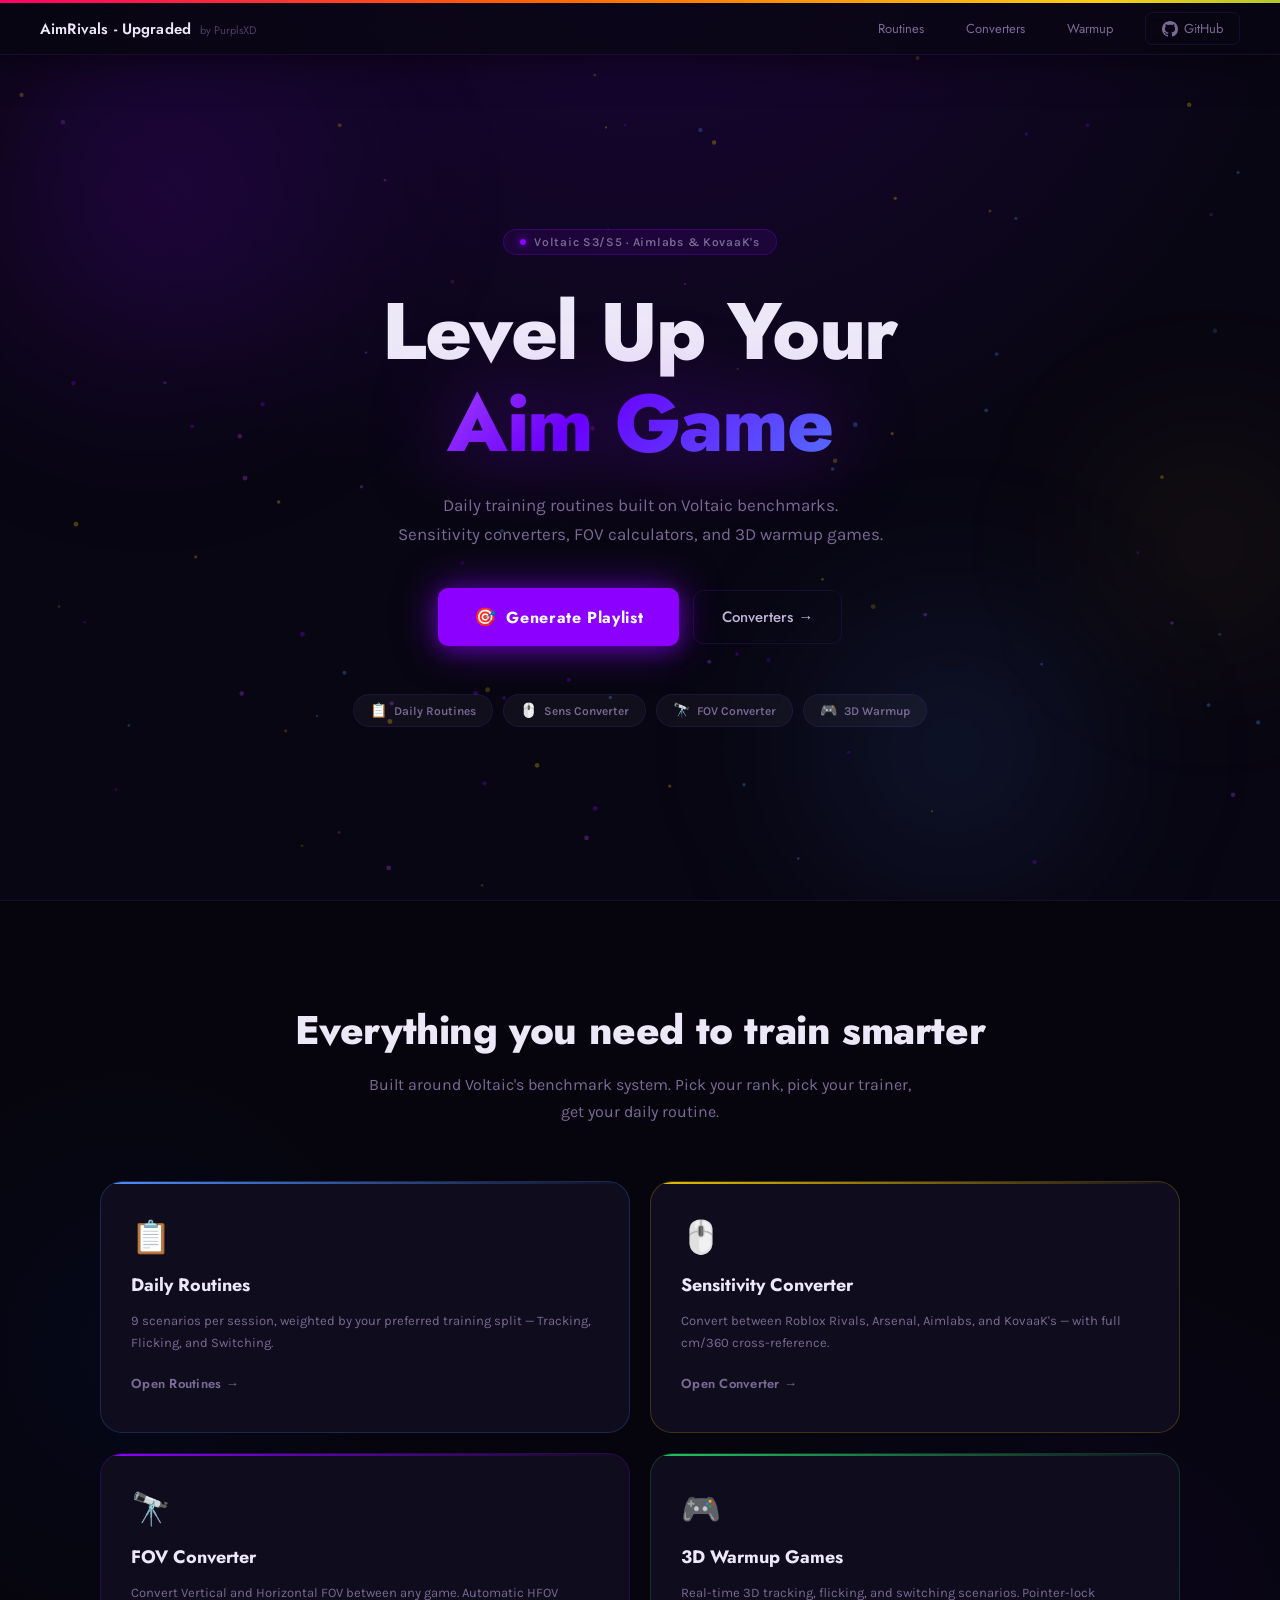
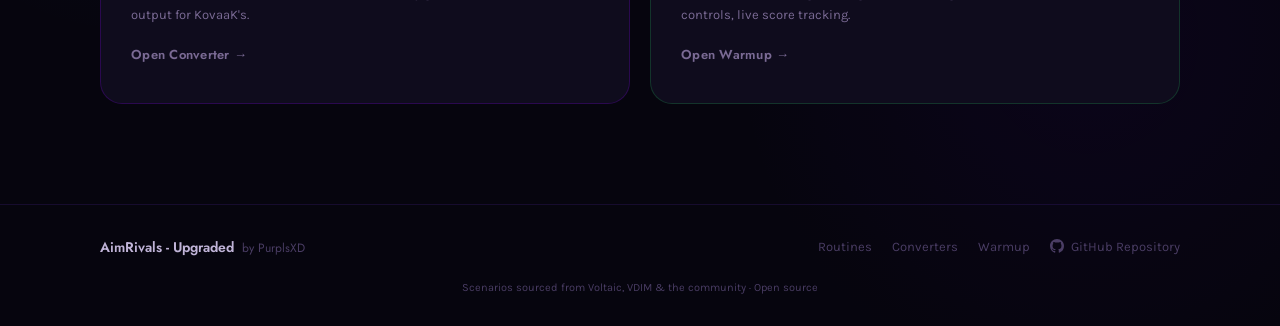
==== index.html @ 9d41f22d "Add files via upload" ====
<!DOCTYPE html>
<html lang="en">
<head>
  <meta charset="UTF-8">
  <meta name="viewport" content="width=device-width, initial-scale=1.0">
  <title>AimRivals — Upgraded by PurplsXD</title>
  <meta name="description" content="Daily aim training routines, sensitivity & FOV converters, and 3D warmup games. Powered by Voltaic benchmarks.">
  <link rel="stylesheet" href="styles.css">
  <link rel="stylesheet" href="landing.css">
  <link rel="preconnect" href="https://fonts.googleapis.com">
  <link rel="preconnect" href="https://fonts.gstatic.com" crossorigin>
  <link href="https://fonts.googleapis.com/css2?family=Jost:ital,wght@0,300;0,400;0,500;0,600;0,700;0,800;0,900;1,400&family=Karla:ital,wght@0,400;0,500;0,600;0,700;0,800;1,400;1,500&family=Oswald:wght@400;500;600;700&display=swap" rel="stylesheet">
  <link rel="manifest" href="manifest.json">
</head>
<body class="landing-body">

  <!-- Animated rainbow bar -->
  <div class="page-rainbow"></div>

  <!-- NAV -->
  <nav class="nav land-nav">
    <div class="nav-brand">
      <span class="nav-title">AimRivals - Upgraded</span>
      <span class="nav-sub">by PurplsXD</span>
    </div>
    <div class="land-nav-right">
      <a href="/routines" class="nav-pill">Routines</a>
      <a href="/converters" class="nav-pill">Converters</a>
      <a href="/warmup" class="nav-pill">Warmup</a>
      <a href="https://github.com/atharvw11s/AimRivals-Upgraded" target="_blank" rel="noopener" class="nav-gh">
        <svg width="16" height="16" viewBox="0 0 16 16" fill="currentColor"><path d="M8 0C3.58 0 0 3.58 0 8c0 3.54 2.29 6.53 5.47 7.59.4.07.55-.17.55-.38 0-.19-.01-.82-.01-1.49-2.01.37-2.53-.49-2.69-.94-.09-.23-.48-.94-.82-1.13-.28-.15-.68-.52-.01-.53.63-.01 1.08.58 1.23.82.72 1.21 1.87.87 2.33.66.07-.52.28-.87.51-1.07-1.78-.2-3.64-.89-3.64-3.95 0-.87.31-1.59.82-2.15-.08-.2-.36-1.02.08-2.12 0 0 .67-.21 2.2.82.64-.18 1.32-.27 2-.27.68 0 1.36.09 2 .27 1.53-1.04 2.2-.82 2.2-.82.44 1.1.16 1.92.08 2.12.51.56.82 1.27.82 2.15 0 3.07-1.87 3.75-3.65 3.95.29.25.54.73.54 1.48 0 1.07-.01 1.93-.01 2.2 0 .21.15.46.55.38A8.013 8.013 0 0016 8c0-4.42-3.58-8-8-8z"/></svg>
        GitHub
      </a>
    </div>
  </nav>

  <!-- HERO -->
  <section class="hero">
    <!-- Background particles canvas -->
    <canvas class="hero-canvas" id="heroCanvas"></canvas>

    <!-- Floating glow orbs -->
    <div class="orb orb-1"></div>
    <div class="orb orb-2"></div>
    <div class="orb orb-3"></div>

    <div class="hero-content">
      <!-- Badge -->
      <div class="hero-badge">
        <span class="hb-dot"></span>
        <span>Voltaic S3/S5 · Aimlabs &amp; KovaaK's</span>
      </div>

      <!-- Title -->
      <h1 class="hero-title">
        <span class="ht-line">Level Up Your</span>
        <span class="ht-line ht-glow">Aim Game</span>
      </h1>

      <!-- Subtitle -->
      <p class="hero-sub">
        Daily training routines built on Voltaic benchmarks.<br>
        Sensitivity converters, FOV calculators, and 3D warmup games.
      </p>

      <!-- CTA buttons -->
      <div class="hero-ctas">
        <a href="/routines" class="cta-primary">
          <span class="cta-icon">🎯</span>
          Generate Playlist
        </a>
        <a href="/converters" class="cta-secondary">Converters →</a>
      </div>

      <!-- Feature pills -->
      <div class="hero-pills">
        <div class="feat-pill">
          <span class="fp-icon">📋</span>
          <span>Daily Routines</span>
        </div>
        <div class="feat-pill">
          <span class="fp-icon">🖱️</span>
          <span>Sens Converter</span>
        </div>
        <div class="feat-pill">
          <span class="fp-icon">🔭</span>
          <span>FOV Converter</span>
        </div>
        <div class="feat-pill">
          <span class="fp-icon">🎮</span>
          <span>3D Warmup</span>
        </div>
      </div>
    </div>
  </section>

  <!-- FEATURES SECTION -->
  <section class="features">
    <div class="features-wrap">
      <h2 class="feat-heading">Everything you need to train smarter</h2>
      <p class="feat-sub">Built around Voltaic's benchmark system. Pick your rank, pick your trainer, get your daily routine.</p>

      <div class="feat-grid">

        <div class="feat-card fc-blue">
          <div class="fc-icon">📋</div>
          <h3 class="fc-title">Daily Routines</h3>
          <p class="fc-desc">9 scenarios per session, weighted by your preferred training split — Tracking, Flicking, and Switching.</p>
          <a href="/routines" class="fc-link">Open Routines →</a>
        </div>

        <div class="feat-card fc-yellow">
          <div class="fc-icon">🖱️</div>
          <h3 class="fc-title">Sensitivity Converter</h3>
          <p class="fc-desc">Convert between Roblox Rivals, Arsenal, Aimlabs, and KovaaK's — with full cm/360 cross-reference.</p>
          <a href="/converters" class="fc-link">Open Converter →</a>
        </div>

        <div class="feat-card fc-purple">
          <div class="fc-icon">🔭</div>
          <h3 class="fc-title">FOV Converter</h3>
          <p class="fc-desc">Convert Vertical and Horizontal FOV between any game. Automatic HFOV output for KovaaK's.</p>
          <a href="/converters" class="fc-link">Open Converter →</a>
        </div>

        <div class="feat-card fc-green">
          <div class="fc-icon">🎮</div>
          <h3 class="fc-title">3D Warmup Games</h3>
          <p class="fc-desc">Real-time 3D tracking, flicking, and switching scenarios. Pointer-lock controls, live score tracking.</p>
          <a href="/warmup" class="fc-link">Open Warmup →</a>
        </div>

      </div>
    </div>
  </section>

  <!-- FOOTER -->
  <footer class="landing-footer">
    <div class="footer-wrap">
      <div class="footer-brand">
        <span class="footer-title">AimRivals - Upgraded</span>
        <span class="footer-by">by PurplsXD</span>
      </div>
      <div class="footer-links">
        <a href="/routines">Routines</a>
        <a href="/converters">Converters</a>
        <a href="/warmup">Warmup</a>
        <a href="https://github.com/atharvw11s/AimRivals-Upgraded" target="_blank" rel="noopener">
          <svg width="14" height="14" viewBox="0 0 16 16" fill="currentColor" style="vertical-align:-2px;margin-right:4px"><path d="M8 0C3.58 0 0 3.58 0 8c0 3.54 2.29 6.53 5.47 7.59.4.07.55-.17.55-.38 0-.19-.01-.82-.01-1.49-2.01.37-2.53-.49-2.69-.94-.09-.23-.48-.94-.82-1.13-.28-.15-.68-.52-.01-.53.63-.01 1.08.58 1.23.82.72 1.21 1.87.87 2.33.66.07-.52.28-.87.51-1.07-1.78-.2-3.64-.89-3.64-3.95 0-.87.31-1.59.82-2.15-.08-.2-.36-1.02.08-2.12 0 0 .67-.21 2.2.82.64-.18 1.32-.27 2-.27.68 0 1.36.09 2 .27 1.53-1.04 2.2-.82 2.2-.82.44 1.1.16 1.92.08 2.12.51.56.82 1.27.82 2.15 0 3.07-1.87 3.75-3.65 3.95.29.25.54.73.54 1.48 0 1.07-.01 1.93-.01 2.2 0 .21.15.46.55.38A8.013 8.013 0 0016 8c0-4.42-3.58-8-8-8z"/></svg>
          GitHub Repository
        </a>
      </div>
      <p class="footer-copy">Scenarios sourced from Voltaic, VDIM &amp; the community · Open source</p>
    </div>
  </footer>

  <script src="landing.js"></script>
</body>
</html>
---- styles.css ----
/* ================================================================
   AimRivals v6 — Airy, Premium, Glowing
   Jost · Karla · Oswald
   ================================================================ */
:root {
  --bg:        #080612;
  --bg-frame:  #0c0918;
  --bg-panel:  #110e1f;
  --bg-card:   #0f0c1d;
  --bg-raise:  #181430;
  --bg-input:  #1c1834;
  --bg-glass:  rgba(20,16,40,0.7);

  --accent:      #8b00ff;
  --accent-lo:   rgba(139,0,255,0.12);
  --accent-mid:  rgba(139,0,255,0.25);
  --accent-glow: rgba(139,0,255,0.55);
  --accent-halo: rgba(139,0,255,0.10);

  --flick-col:  #4d8fff;
  --track-col:  #e8c000;
  --switch-col: #bf3eff;

  --flick-bg:  #12172b;  --flick-bdr: rgba(77,143,255,0.30);
  --track-bg:  #191700;  --track-bdr: rgba(232,192,0,0.28);
  --switch-bg: #180f2a;  --switch-bdr:rgba(191,62,255,0.30);

  --green:      #22c55e;
  --green-lo:   rgba(34,197,94,0.12);
  --green-glow: rgba(34,197,94,0.40);

  --tx:   #ede8f8;
  --tx-2: #c0b4d8;
  --tx-3: #7a6a94;
  --tx-4: #4a3d64;

  --bdr:      rgba(80,40,160,0.22);
  --bdr-hi:   rgba(139,0,255,0.50);

  --r:    10px;
  --r-s:  6px;
  --r-l:  16px;
  --r-xl: 22px;
  --nav-h: 52px;
  --panel-w: 250px;

  --rainbow: linear-gradient(90deg,#ff0066,#ff6600,#facc15,#22c55e,#2288ff,#8b00ff,#ff00bb,#ff0066);

  --f-j: 'Jost',   sans-serif;
  --f-k: 'Karla',  sans-serif;
  --f-o: 'Oswald', sans-serif;

  --spring: cubic-bezier(0.16,1,0.3,1);
}

*,*::before,*::after{box-sizing:border-box;margin:0;padding:0}
html{scroll-behavior:smooth}

body {
  background: var(--bg);
  color: var(--tx);
  font-family: var(--f-j);
  min-height: 100vh;
  overflow-x: hidden;
  margin: 0;
  padding: 0;
  background-image:
    radial-gradient(ellipse 90% 55% at 50% -5%, rgba(110,0,230,0.18) 0%, transparent 60%),
    radial-gradient(ellipse 50% 35% at 85% 85%, rgba(50,0,140,0.12) 0%, transparent 55%),
    radial-gradient(ellipse 40% 30% at 10% 70%, rgba(0,60,200,0.07) 0%, transparent 50%);
}
::-webkit-scrollbar{width:4px;background:var(--bg)}
::-webkit-scrollbar-thumb{background:#221a3a;border-radius:4px}
a{color:inherit;text-decoration:none}
button{font-family:var(--f-j);cursor:pointer;border:none;background:none}
input,select{font-family:var(--f-j);color:var(--tx)}
option,optgroup{background:#16103a}

/* ═══════════════════════════════
   APP FRAME
═══════════════════════════════ */
.app-frame {
  width: 100%;
  min-height: 100vh;
  background: var(--bg-frame);
  position: relative;
}
/* Ambient glow on the frame edges */
.app-frame::after {
  content: '';
  position: fixed;
  inset: 0;
  pointer-events: none;
  box-shadow: inset 0 0 120px rgba(90,0,200,0.06);
  z-index: 0;
}

/* ═══════════════════════════════
   RAINBOW BAR (top of page)
═══════════════════════════════ */
.page-rainbow {
  height: 3px;
  background: var(--rainbow);
  background-size: 300% 100%;
  animation: rbSlide 6s linear infinite;
  position: sticky;
  top: 0;
  z-index: 200;
}
@keyframes rbSlide{0%{background-position:0%}100%{background-position:300%}}

/* ═══════════════════════════════
   NAV
═══════════════════════════════ */
.nav {
  height: var(--nav-h);
  display: flex;
  align-items: center;
  padding: 0 32px;
  gap: 20px;
  background: rgba(12,9,24,0.85);
  backdrop-filter: blur(24px) saturate(180%);
  -webkit-backdrop-filter: blur(24px) saturate(180%);
  border-bottom: 1px solid var(--bdr);
  position: sticky;
  top: 3px; /* below rainbow bar */
  z-index: 190;
  box-shadow: 0 4px 40px rgba(0,0,0,0.5);
}
.nav-brand{display:flex;align-items:baseline;gap:9px;flex-shrink:0}
.nav-title{font-family:var(--f-j);font-size:15px;font-weight:600;color:var(--tx);letter-spacing:.01em}
.nav-sub{font-family:var(--f-j);font-size:11px;font-weight:400;color:var(--tx-4)}

.nav-links {
  position: absolute;
  left: 50%;
  transform: translateX(-50%);
  display: flex;
  gap: 2px;
  background: rgba(14,10,30,0.8);
  border: 1px solid var(--bdr);
  border-radius: 10px;
  padding: 4px;
}
.nav-link {
  padding: 6px 24px;
  border-radius: 7px;
  font-family: var(--f-j);
  font-size: 13px;
  font-weight: 400;
  color: var(--tx-3);
  letter-spacing: .03em;
  transition: color .2s, background .2s, box-shadow .2s;
}
.nav-link:hover{color:var(--tx-2)}
.nav-link.active {
  background: var(--accent);
  color: #fff;
  font-weight: 500;
  box-shadow: 0 0 20px var(--accent-glow), inset 0 1px 0 rgba(255,255,255,0.14);
}

/* ═══════════════════════════════
   SECTIONS
═══════════════════════════════ */
main{position:relative;z-index:1}
.section{display:none;animation:secIn .35s var(--spring)}
.section.active{display:block}
@keyframes secIn{from{opacity:0;transform:translateY(14px)}to{opacity:1;transform:translateY(0)}}

/* ═══════════════════════════════
   ROUTINES
═══════════════════════════════ */
.routines-layout {
  display: grid;
  grid-template-columns: var(--panel-w) 1fr;
  gap: 0;
  min-height: calc(100vh - var(--nav-h) - 3px);
  align-items: start;
}

/* ─── Options Panel ─── */
.settings-panel {
  background: var(--bg-panel);
  border-right: 1px solid var(--bdr);
  position: sticky;
  top: calc(var(--nav-h) + 3px);
  height: calc(100vh - var(--nav-h) - 3px);
  overflow-y: auto;
  overflow-x: hidden;
  display: flex;
  flex-direction: column;
  transition: box-shadow .3s;
}
.settings-panel::-webkit-scrollbar{width:3px}
.settings-panel::-webkit-scrollbar-thumb{background:#2a1a44}

/* Animated rainbow strip */
.panel-rainbow{
  height: 4px;
  flex-shrink: 0;
  background: var(--rainbow);
  background-size: 300% 100%;
  animation: rbSlide 6s linear infinite;
}

.panel-inner{
  padding: 28px 22px 24px;
  flex: 1;
  display: flex;
  flex-direction: column;
  gap: 24px;
}

/* "Options" — Jost Bold, large */
.panel-title {
  font-family: var(--f-j);
  font-size: 34px;
  font-weight: 700;
  color: var(--tx);
  line-height: 1;
  letter-spacing: -.01em;
  /* Subtle text glow */
  text-shadow: 0 0 30px rgba(139,0,255,0.20);
}

.setting-block{display:flex;flex-direction:column;gap:8px}

/* Section labels — Karla */
.setting-label{
  font-family: var(--f-k);
  font-size: 10px;
  font-weight: 700;
  color: var(--tx-4);
  text-transform: uppercase;
  letter-spacing: .14em;
}

/* ── Platform Toggle ── */
.trainer-toggle {
  display: grid;
  grid-template-columns: 1fr 1fr;
  background: rgba(255,255,255,0.04);
  border: 1px solid var(--bdr);
  border-radius: var(--r-s);
  padding: 3px;
  gap: 2px;
}
.toggle-sep{display:none}
.toggle-btn{
  padding: 8px 0;
  border-radius: 4px;
  font-family: var(--f-j);
  font-size: 13px;
  font-weight: 500;
  color: var(--tx-3);
  transition: all .22s;
  text-align: center;
}
.toggle-btn:hover{color:var(--tx-2)}
.toggle-btn.active{
  background: var(--accent);
  color: #fff;
  box-shadow: 0 0 18px var(--accent-glow);
}

/* ── Rank Buttons ── */
.rank-selector{display:flex;flex-direction:column;gap:6px}
.rank-btn {
  width: 100%;
  padding: 9px 14px;
  text-align: center;
  font-family: var(--f-k);
  font-size: 11px;
  font-weight: 700;
  letter-spacing: .11em;
  text-transform: uppercase;
  color: var(--tx-3);
  background: rgba(255,255,255,0.03);
  border: 1px solid var(--bdr);
  border-radius: var(--r-s);
  transition: all .22s;
  position: relative;
  overflow: hidden;
}
.rank-btn::before{
  content:'';position:absolute;inset:0;
  background:var(--accent-lo);
  opacity:0;transition:opacity .22s;
}
.rank-btn:hover{border-color:rgba(139,0,255,.4);color:var(--tx-2)}
.rank-btn:hover::before{opacity:1}
.rank-btn.active{
  border-color:rgba(139,0,255,.65);
  color:var(--tx);
  background:var(--accent-lo);
  box-shadow: 0 0 16px rgba(139,0,255,.18), inset 0 0 0 1px rgba(139,0,255,.12);
}
.rank-btn.active::before{opacity:0}

/* ── Priority Sliders ── */
/* Each slider lives in its own pill-container */
.sliders-wrap{display:flex;flex-direction:column;gap:10px}
.slider-row{
  background: rgba(255,255,255,0.04);
  border: 1px solid var(--bdr);
  border-radius: var(--r-s);
  padding: 10px 12px;
  transition: border-color .22s, box-shadow .22s;
}
.slider-row:focus-within{border-color:rgba(139,0,255,.35);box-shadow:0 0 14px rgba(139,0,255,.08)}

.slider-header{
  display: flex;
  align-items: center;
  justify-content: space-between;
  margin-bottom: 8px;
}
.sl-label{
  font-family: var(--f-k);
  font-size: 11px;
  font-weight: 700;
  display: flex;
  align-items: center;
  gap: 5px;
}
.flicking-label {color:var(--flick-col)}
.tracking-label {color:var(--track-col)}
.switching-label{color:var(--switch-col)}

.sl-val{
  font-family: var(--f-k);
  font-size: 10px;
  font-weight: 700;
  color: var(--tx-4);
  min-width: 30px;
  text-align: right;
}

/* Slim slider */
.pslider{
  -webkit-appearance:none;
  appearance:none;
  width:100%;
  height:3px;
  border-radius:10px;
  background:rgba(255,255,255,0.08);
  outline:none;
  cursor:pointer;
  transition:height .15s;
  display:block;
}
.pslider:hover{height:4px}
.pslider::-webkit-slider-thumb{
  -webkit-appearance:none;
  width:13px;height:13px;
  border-radius:50%;
  border:2px solid var(--bg-panel);
  cursor:pointer;
  transition:transform .15s, box-shadow .15s;
}
.pslider:hover::-webkit-slider-thumb{transform:scale(1.3)}
.pslider:active::-webkit-slider-thumb{transform:scale(1.1)}

.flicking-slider {accent-color:var(--flick-col)}
.flicking-slider::-webkit-slider-thumb{background:var(--flick-col);box-shadow:0 0 8px rgba(77,143,255,.8),0 0 0 3px rgba(77,143,255,.18)}
.tracking-slider {accent-color:var(--track-col)}
.tracking-slider::-webkit-slider-thumb{background:var(--track-col);box-shadow:0 0 8px rgba(232,192,0,.8),0 0 0 3px rgba(232,192,0,.18)}
.switching-slider{accent-color:var(--switch-col)}
.switching-slider::-webkit-slider-thumb{background:var(--switch-col);box-shadow:0 0 8px rgba(191,62,255,.8),0 0 0 3px rgba(191,62,255,.18)}

/* Total Tasks box */
.total-tasks-box{
  border:1.5px solid rgba(34,197,94,.35);
  border-radius:var(--r-s);
  padding:10px 12px;
  text-align:center;
  background:rgba(34,197,94,.06);
  box-shadow:0 0 20px rgba(34,197,94,.10), inset 0 0 12px rgba(34,197,94,.04);
  transition:box-shadow .3s;
}
.total-tasks-box:hover{box-shadow:0 0 30px rgba(34,197,94,.18)}
.total-tasks-lbl{font-family:var(--f-j);font-size:13px;font-weight:400;color:var(--green)}

.panel-spacer{flex:1;min-height:20px}

/* Copy Playlist button */
.btn-copy{
  width:100%;
  padding:12px;
  font-family:var(--f-k);
  font-size:13px;
  font-weight:700;
  letter-spacing:.06em;
  color:var(--tx);
  background:var(--green-lo);
  border:1.5px solid var(--green);
  border-radius:var(--r-s);
  box-shadow:0 0 18px var(--green-glow);
  transition:all .25s;
}
.btn-copy:hover{
  background:rgba(34,197,94,.22);
  box-shadow:0 0 32px var(--green-glow);
  transform:translateY(-2px);
}
.btn-copy:active{transform:translateY(0)}

/* ─── Playlist Area ─── */
.playlist-area{
  padding: 28px 28px 40px;
  min-width: 0;
}

.playlist-heading{
  display:flex;
  align-items:center;
  justify-content:space-between;
  margin-bottom:24px;
}
.playlist-title{
  font-family:var(--f-j);
  font-size:20px;
  font-weight:700;
  color:var(--tx);
  letter-spacing:.01em;
}
.playlist-subtitle{
  font-family:var(--f-k);
  font-size:12px;
  color:var(--tx-3);
  margin-top:3px;
}
.pl-stats{display:flex;gap:10px}
.pl-stat{
  background:var(--bg-raise);
  border:1px solid var(--bdr);
  border-radius:var(--r-s);
  padding:8px 18px;
  text-align:center;
  transition:border-color .22s;
}
.pl-stat:hover{border-color:var(--bdr-hi)}
.ps-num{display:block;font-family:var(--f-j);font-size:20px;font-weight:700;line-height:1}
.ps-lbl{display:block;font-family:var(--f-k);font-size:9px;color:var(--tx-4);text-transform:uppercase;letter-spacing:.10em;margin-top:3px}

/* ─── Task Grid ─── */
.task-grid{
  display:grid;
  grid-template-columns:repeat(3,1fr);
  gap:14px;
  margin-bottom:24px;
}

.task-card{
  border-radius:var(--r-l);
  overflow:hidden;
  display:flex;
  flex-direction:column;
  position:relative;
  animation:cardIn .4s var(--spring) both;
  transition:transform .25s var(--spring), box-shadow .25s;
  cursor:default;
}
@keyframes cardIn{from{opacity:0;transform:translateY(16px)}to{opacity:1;transform:translateY(0)}}

/* Colored accent line at top of each card */
.task-card::before{
  content:'';
  position:absolute;top:0;left:0;right:0;
  height:2px;
  transition:opacity .22s;
}
/* Ambient glow spot */
.task-card::after{
  content:'';
  position:absolute;top:-20px;left:50%;
  transform:translateX(-50%);
  width:60%;height:50px;
  border-radius:50%;
  filter:blur(18px);
  opacity:0;
  transition:opacity .3s;
}

.task-card.flicking{background:var(--flick-bg);border:1px solid var(--flick-bdr);box-shadow:0 2px 16px rgba(50,80,200,.08)}
.task-card.flicking::before{background:linear-gradient(90deg,var(--flick-col),rgba(77,143,255,.2),transparent)}
.task-card.flicking::after{background:var(--flick-col)}
.task-card.flicking:hover{transform:translateY(-6px);box-shadow:0 12px 40px rgba(77,143,255,.22),0 0 0 1px rgba(77,143,255,.28)}
.task-card.flicking:hover::after{opacity:.35}

.task-card.tracking{background:var(--track-bg);border:1px solid var(--track-bdr);box-shadow:0 2px 16px rgba(120,100,0,.08)}
.task-card.tracking::before{background:linear-gradient(90deg,var(--track-col),rgba(232,192,0,.2),transparent)}
.task-card.tracking::after{background:var(--track-col)}
.task-card.tracking:hover{transform:translateY(-6px);box-shadow:0 12px 40px rgba(232,192,0,.22),0 0 0 1px rgba(232,192,0,.28)}
.task-card.tracking:hover::after{opacity:.35}

.task-card.switching{background:var(--switch-bg);border:1px solid var(--switch-bdr);box-shadow:0 2px 16px rgba(130,0,180,.08)}
.task-card.switching::before{background:linear-gradient(90deg,var(--switch-col),rgba(191,62,255,.2),transparent)}
.task-card.switching::after{background:var(--switch-col)}
.task-card.switching:hover{transform:translateY(-6px);box-shadow:0 12px 40px rgba(191,62,255,.22),0 0 0 1px rgba(191,62,255,.28)}
.task-card.switching:hover::after{opacity:.35}

.card-top{
  padding:14px 16px 11px;
  border-bottom:1px solid rgba(255,255,255,0.05);
}
/* Task name — Jost */
.card-name{
  font-family:var(--f-j);
  font-size:13px;
  font-weight:500;
  color:var(--tx);
  line-height:1.3;
  margin-bottom:3px;
  white-space:nowrap;
  overflow:hidden;
  text-overflow:ellipsis;
}
/* Type label — Karla */
.card-type{
  font-family:var(--f-k);
  font-size:11px;
  font-weight:600;
  letter-spacing:.04em;
}
.flicking .card-type {color:var(--flick-col)}
.tracking .card-type {color:var(--track-col)}
.switching .card-type{color:var(--switch-col)}

.card-info{
  padding:10px 16px 14px;
  display:flex;
  flex-direction:column;
  gap:8px;
}
/* Tip — Karla italic */
.card-tip{
  font-family:var(--f-k);
  font-size:11px;
  color:var(--tx-3);
  line-height:1.6;
  font-style:italic;
}
.card-meta-row{display:flex;align-items:center;gap:6px}
.card-dur,.card-sets{
  font-family:var(--f-k);
  font-size:10px;
  color:var(--tx-4);
  background:rgba(255,255,255,0.05);
  padding:2px 8px;
  border-radius:20px;
  border:1px solid rgba(255,255,255,0.06);
}

.playlist-footer{
  text-align:center;
  font-family:var(--f-k);
  font-size:10px;
  color:var(--tx-4);
  padding-top:16px;
  border-top:1px solid var(--bdr);
}

/* ═══════════════════════════════
   CONVERTERS
═══════════════════════════════ */
.conv-section-wrap{
  padding:40px 36px 60px;
}

/* Big CONVERTERS heading — Jost */
.conv-page-title{
  font-family:var(--f-j);
  font-size:32px;
  font-weight:700;
  text-align:center;
  letter-spacing:.14em;
  color:var(--tx);
  margin-bottom:36px;
  position:relative;
}
/* Underline glow */
.conv-page-title::after{
  content:'';
  display:block;
  width:60px;
  height:2px;
  background:var(--accent);
  margin:10px auto 0;
  border-radius:2px;
  box-shadow:0 0 12px var(--accent-glow);
}

.converters-grid{
  display:grid;
  grid-template-columns:1fr 1fr;
  gap:24px;
  margin-bottom:24px;
}

/* Converter card */
.conv-card{
  background:var(--bg-card);
  border:1px solid var(--bdr);
  border-radius:var(--r-xl);
  overflow:hidden;
  box-shadow:0 4px 44px rgba(0,0,0,.5), 0 0 50px rgba(100,0,200,.06);
  transition:transform .25s var(--spring), box-shadow .25s;
  position:relative;
}
/* Rainbow top strip on each card */
.conv-card::before{
  content:'';
  display:block;
  height:3px;
  background:var(--rainbow);
  background-size:300% 100%;
  animation:rbSlide 6s linear infinite;
}
.conv-card:hover{
  transform:translateY(-4px);
  box-shadow:0 12px 60px rgba(0,0,0,.6), 0 0 70px rgba(100,0,200,.12);
}

/* Card title — Jost */
.conv-card-title{
  font-family:var(--f-j);
  font-size:17px;
  font-weight:600;
  color:var(--tx);
  padding:16px 22px 14px;
  background:rgba(20,14,36,.5);
  border-bottom:1px solid var(--bdr);
  letter-spacing:.01em;
}

.conv-body{padding:20px 22px;display:flex;flex-direction:column;gap:14px}

.conv-fromto-row{
  display:grid;
  grid-template-columns:1fr auto 1fr;
  gap:10px;
  align-items:flex-end;
}
.conv-inputs-row{
  display:grid;
  grid-template-columns:1fr 1fr;
  gap:14px;
}

.field-group{display:flex;flex-direction:column;gap:6px}

/* Field labels — Oswald Bold */
.field-label{
  font-family:var(--f-o);
  font-size:11px;
  font-weight:600;
  color:var(--tx-3);
  text-transform:uppercase;
  letter-spacing:.07em;
}

/* Inputs & selects — Jost */
.field-input,.field-select{
  background:var(--bg-input);
  border:1px solid rgba(100,50,180,.30);
  border-radius:var(--r-s);
  padding:10px 13px;
  font-family:var(--f-j);
  font-size:14px;
  font-weight:400;
  color:var(--tx);
  outline:none;
  width:100%;
  transition:border-color .2s, box-shadow .2s, background .2s;
}
.field-input:focus,.field-select:focus{
  border-color:var(--accent);
  background:rgba(30,24,52,.9);
  box-shadow:0 0 0 3px var(--accent-lo), 0 0 18px rgba(139,0,255,.12);
}
.field-input::placeholder{color:var(--tx-4)}

/* Swap button */
.swap-btn{
  width:36px;height:36px;
  display:flex;align-items:center;justify-content:center;
  background:var(--bg-raise);
  border:1px solid var(--bdr);
  border-radius:var(--r-s);
  color:var(--tx-3);
  font-size:15px;
  align-self:flex-end;
  transition:all .22s;
}
.swap-btn:hover{
  border-color:var(--accent);
  color:var(--accent);
  background:var(--accent-lo);
  box-shadow:0 0 14px var(--accent-glow);
  transform:rotate(180deg);
}

/* Sensitivity result box */
.sens-result-box{
  background:var(--bg-raise);
  border:1px solid var(--bdr);
  border-radius:var(--r-s);
  padding:16px 18px;
  text-align:center;
  transition:border-color .3s, box-shadow .3s;
}
.sens-result-box.has-result{
  border-color:rgba(139,0,255,.45);
  box-shadow:0 0 22px rgba(139,0,255,.12);
}
.sens-result-label{font-family:var(--f-j);font-size:12px;font-weight:400;color:var(--tx-3);margin-bottom:6px}
.sens-result-value{font-family:var(--f-j);font-size:34px;font-weight:700;color:var(--tx);line-height:1.1}
.sens-result-note{font-family:var(--f-j);font-size:11px;font-weight:400;color:var(--tx-4);margin-top:7px;line-height:1.5}

/* Quick reference */
.sens-quick{background:var(--bg-raise);border:1px solid var(--bdr);border-radius:var(--r-s);padding:12px 14px}
.sq-title{font-family:var(--f-k);font-size:10px;color:var(--tx-4);text-transform:uppercase;letter-spacing:.09em;margin-bottom:10px}
.sq-grid{display:grid;grid-template-columns:1fr 1fr;gap:6px}
.sq-item{display:flex;justify-content:space-between;align-items:center;padding:5px 9px;background:rgba(255,255,255,0.04);border-radius:5px;border:1px solid var(--bdr);transition:border-color .2s}
.sq-item:hover{border-color:rgba(139,0,255,.3)}
.sq-game{font-family:var(--f-k);font-size:10px;color:var(--tx-3)}
.sq-val{font-family:var(--f-j);font-size:11px;color:var(--tx);font-weight:500}

/* FOV Calculate — Jost, solid purple */
.btn-calc-fov{
  width:100%;
  padding:12px;
  font-family:var(--f-j);
  font-size:14px;
  font-weight:700;
  letter-spacing:.14em;
  color:#fff;
  background:var(--accent);
  border:none;
  border-radius:var(--r-s);
  box-shadow:0 0 24px var(--accent-glow);
  transition:all .22s;
}
.btn-calc-fov:hover{opacity:.9;transform:translateY(-2px);box-shadow:0 6px 32px var(--accent-glow)}
.btn-calc-fov:active{transform:translateY(0)}

/* FOV result row */
.fov-result-row{
  display:grid;
  grid-template-columns:1fr 1fr;
  background:var(--bg-raise);
  border:1px solid var(--bdr);
  border-radius:var(--r-s);
  overflow:hidden;
  transition:border-color .3s, box-shadow .3s;
}
.fov-result-row.has-result{border-color:rgba(139,0,255,.4);box-shadow:0 0 20px rgba(139,0,255,.10)}
.fov-result-col{padding:14px 18px;text-align:center}
.fov-result-col:first-child{border-right:1px solid var(--bdr)}
.fov-result-lbl{font-family:var(--f-j);font-size:12px;font-weight:400;color:var(--tx-3);margin-bottom:5px}
.fov-result-val{font-family:var(--f-j);font-size:30px;font-weight:700;color:var(--tx);line-height:1}
.fov-type-val{font-size:22px;color:var(--tx-2)}

/* FOV note box — shows after calculation */
.fov-note-box{
  background:var(--bg-raise);
  border:1px solid var(--bdr);
  border-radius:var(--r-s);
  padding:12px 14px;
}
.fov-note-text{font-family:var(--f-j);font-size:13px;font-weight:400;color:var(--tx-3);line-height:1.6}
.fov-note-sub{font-size:11px;color:var(--tx-4);margin-top:4px}

/* Formula note */
.formula-note{
  display:flex;align-items:flex-start;gap:12px;
  background:var(--bg-card);
  border:1px solid var(--bdr);
  border-radius:var(--r);
  padding:16px 20px;
  font-family:var(--f-k);
  font-size:12px;
  color:var(--tx-3);
  line-height:1.75;
}
.fn-icon{flex-shrink:0;font-size:14px;margin-top:2px}
.formula-note code{background:var(--bg-input);padding:1px 6px;border-radius:4px;color:#9b70ff;font-size:11px;font-family:monospace}

/* ═══════════════════════════════
   WARMUP
═══════════════════════════════ */
.warmup-section-wrap{
  padding: 36px 36px 60px;
  display: flex;
  flex-direction: column;
  gap: 22px;
}

.warmup-header-row{
  display:flex;
  align-items:flex-start;
  justify-content:space-between;
  gap:20px;
  flex-wrap:wrap;
}
.warmup-title{
  font-family:var(--f-j);
  font-size:28px;
  font-weight:700;
  color:var(--tx);
  margin-bottom:5px;
  letter-spacing:.01em;
}
.warmup-sub{
  font-family:var(--f-k);
  font-size:13px;
  color:var(--tx-3);
}
.warmup-controls{
  display:flex;
  gap:12px;
  align-items:flex-end;
  flex-wrap:wrap;
}
.wc-group{display:flex;flex-direction:column;gap:6px}
.wc-label{
  font-family:var(--f-o);
  font-size:10px;
  font-weight:600;
  color:var(--tx-4);
  text-transform:uppercase;
  letter-spacing:.12em;
}
.wc-select{
  background:var(--bg-card);
  border:1px solid var(--bdr);
  border-radius:var(--r-s);
  padding:8px 14px;
  font-family:var(--f-j);
  font-size:13px;
  font-weight:400;
  color:var(--tx);
  outline:none;
  cursor:pointer;
  transition:border-color .2s, box-shadow .2s;
}
.wc-select:focus{border-color:var(--accent);box-shadow:0 0 0 2px var(--accent-lo)}
.btn-restart{
  background:var(--bg-card);
  border:1px solid var(--bdr);
  border-radius:var(--r-s);
  padding:8px 18px;
  color:var(--tx-3);
  font-family:var(--f-j);
  font-size:13px;
  font-weight:500;
  transition:all .22s;
  align-self:flex-end;
}
.btn-restart:hover{border-color:var(--accent);color:var(--accent);background:var(--accent-lo);box-shadow:0 0 12px var(--accent-glow)}

/* Mode tabs */
.game-tabs{
  display:grid;
  grid-template-columns:repeat(3,1fr);
  gap:14px;
}
.game-tab{
  display:flex;
  align-items:center;
  gap:14px;
  padding:16px 20px;
  background:var(--bg-card);
  border:1px solid var(--bdr);
  border-radius:var(--r-l);
  cursor:pointer;
  text-align:left;
  transition:all .25s var(--spring);
  position:relative;
  overflow:hidden;
}
.game-tab::after{
  content:'';position:absolute;bottom:0;left:0;right:0;
  height:2px;background:transparent;
  transition:all .25s;
}
.game-tab:hover{transform:translateY(-3px);border-color:rgba(139,0,255,.4)}
.game-tab.active[data-game="tracking"]{border-color:rgba(232,192,0,.42);background:rgba(232,192,0,.06);box-shadow:0 0 24px rgba(232,192,0,.10)}
.game-tab.active[data-game="tracking"]::after{background:var(--track-col);box-shadow:0 0 10px var(--track-col)}
.game-tab.active[data-game="flicking"]{border-color:rgba(77,143,255,.42);background:rgba(77,143,255,.06);box-shadow:0 0 24px rgba(77,143,255,.10)}
.game-tab.active[data-game="flicking"]::after{background:var(--flick-col);box-shadow:0 0 10px var(--flick-col)}
.game-tab.active[data-game="switching"]{border-color:rgba(191,62,255,.42);background:rgba(191,62,255,.06);box-shadow:0 0 24px rgba(191,62,255,.10)}
.game-tab.active[data-game="switching"]::after{background:var(--switch-col);box-shadow:0 0 10px var(--switch-col)}
.gt-icon{font-size:26px;flex-shrink:0}
.gt-name{display:block;font-family:var(--f-j);font-size:14px;font-weight:600;margin-bottom:2px}
.gt-desc{display:block;font-family:var(--f-k);font-size:11px;color:var(--tx-4)}

/* HUD */
.warmup-hud{
  display:flex;
  gap:12px;
  flex-wrap:wrap;
}
.hud-stat{
  display:flex;flex-direction:column;align-items:center;
  background:var(--bg-card);
  border:1px solid var(--bdr);
  border-radius:var(--r);
  padding:12px 28px;
  min-width:88px;
  transition:border-color .22s, box-shadow .22s;
}
.hud-stat:hover{border-color:var(--bdr-hi)}
.hud-center{
  border-color:rgba(139,0,255,.35);
  background:rgba(139,0,255,.06);
  box-shadow:0 0 22px rgba(139,0,255,.10);
}
.hud-num{font-family:var(--f-j);font-size:30px;font-weight:700;line-height:1;transition:color .3s}
.hud-lbl{font-family:var(--f-k);font-size:9px;color:var(--tx-4);text-transform:uppercase;letter-spacing:.11em;margin-top:4px}

/* Canvas */
.canvas-wrap{
  position:relative;
  width:100%;
  aspect-ratio:16/9;
  border:1px solid var(--bdr);
  border-radius:var(--r-xl);
  overflow:hidden;
  background:#04030e;
  box-shadow:
    0 0 0 1px rgba(139,0,255,.07),
    0 0 80px rgba(0,0,0,.85),
    inset 0 0 60px rgba(20,0,50,.3);
}
#warmupCanvas{width:100%;height:100%;display:block;cursor:none}

.crosshair{position:absolute;top:50%;left:50%;transform:translate(-50%,-50%);width:20px;height:20px;pointer-events:none;display:none}
.crosshair.visible{display:block}
.ch-line{position:absolute;background:rgba(255,255,255,.9);border-radius:1px}
.ch-t{width:1.5px;height:7px;top:0;left:50%;transform:translateX(-50%)}
.ch-b{width:1.5px;height:7px;bottom:0;left:50%;transform:translateX(-50%)}
.ch-l{width:7px;height:1.5px;left:0;top:50%;transform:translateY(-50%)}
.ch-r{width:7px;height:1.5px;right:0;top:50%;transform:translateY(-50%)}
.ch-dot{position:absolute;width:2px;height:2px;background:#fff;border-radius:50%;top:50%;left:50%;transform:translate(-50%,-50%)}

.hit-ring{position:absolute;top:50%;left:50%;transform:translate(-50%,-50%) scale(0);width:36px;height:36px;border:2px solid #22c55e;border-radius:50%;pointer-events:none;opacity:0}
.hit-ring.flash{animation:ringFlash .28s ease-out forwards}
@keyframes ringFlash{0%{opacity:1;transform:translate(-50%,-50%) scale(.5)}100%{opacity:0;transform:translate(-50%,-50%) scale(2.8)}}

/* Overlay */
.canvas-overlay{
  position:absolute;inset:0;
  background:rgba(4,3,14,.92);
  backdrop-filter:blur(16px);
  -webkit-backdrop-filter:blur(16px);
  display:flex;align-items:center;justify-content:center;
  z-index:10;
  transition:opacity .35s;
}
.canvas-overlay.hidden{opacity:0;pointer-events:none}
.overlay-inner{text-align:center;padding:20px}
.overlay-game-badge{
  display:inline-block;
  font-family:var(--f-k);
  font-size:10px;
  font-weight:700;
  letter-spacing:.18em;
  padding:4px 16px;
  border-radius:20px;
  margin-bottom:16px;
}
.overlay-game-badge.tracking {background:rgba(232,192,0,.12);color:var(--track-col);border:1px solid rgba(232,192,0,.25)}
.overlay-game-badge.flicking {background:rgba(77,143,255,.12);color:var(--flick-col);border:1px solid rgba(77,143,255,.25)}
.overlay-game-badge.switching{background:rgba(191,62,255,.12);color:var(--switch-col);border:1px solid rgba(191,62,255,.25)}

.overlay-title{
  font-family:var(--f-j);
  font-size:58px;
  font-weight:900;
  letter-spacing:.10em;
  color:var(--accent);
  text-shadow:0 0 50px var(--accent-glow), 0 0 100px rgba(139,0,255,.25);
  margin-bottom:10px;
  animation:titlePulse 2.5s ease-in-out infinite;
}
.overlay-title.flicking-title {color:var(--flick-col);text-shadow:0 0 50px rgba(77,143,255,.65)}
.overlay-title.switching-title{color:var(--switch-col);text-shadow:0 0 50px rgba(191,62,255,.65)}
.overlay-title.tracking-title {color:var(--track-col);text-shadow:0 0 50px rgba(232,192,0,.65)}
@keyframes titlePulse{0%,100%{opacity:1;transform:scale(1)}50%{opacity:.75;transform:scale(.99)}}

.overlay-sub{font-family:var(--f-k);color:var(--tx-3);font-size:13px;margin-bottom:28px;line-height:1.6}

.btn-begin{
  background:var(--accent);
  border:none;
  border-radius:var(--r);
  padding:14px 36px;
  color:#fff;
  font-family:var(--f-j);
  font-size:15px;
  font-weight:700;
  letter-spacing:.06em;
  box-shadow:0 0 32px var(--accent-glow);
  transition:all .25s;
}
.btn-begin:hover{transform:scale(1.07);box-shadow:0 0 50px var(--accent-glow)}
.btn-begin.flicking-btn {background:var(--flick-col);box-shadow:0 0 32px rgba(77,143,255,.55)}
.btn-begin.flicking-btn:hover{box-shadow:0 0 50px rgba(77,143,255,.65)}
.btn-begin.switching-btn{background:var(--switch-col);box-shadow:0 0 32px rgba(191,62,255,.55)}
.btn-begin.switching-btn:hover{box-shadow:0 0 50px rgba(191,62,255,.65)}
.btn-begin.tracking-btn {background:var(--track-col);color:#1a1400;box-shadow:0 0 32px rgba(232,192,0,.55)}
.btn-begin.tracking-btn:hover{box-shadow:0 0 50px rgba(232,192,0,.65)}

.pointer-prompt{
  position:absolute;bottom:14px;left:50%;transform:translateX(-50%);
  background:rgba(0,0,0,.75);border:1px solid var(--bdr);
  color:var(--tx-3);font-family:var(--f-k);font-size:11px;
  padding:6px 16px;border-radius:20px;
  pointer-events:none;opacity:0;transition:opacity .3s;z-index:5;
}
.pointer-prompt.visible{opacity:1}

/* Tip bar */
.game-tips{
  display:flex;align-items:flex-start;gap:12px;
  background:var(--bg-card);
  border:1px solid var(--bdr);
  border-radius:var(--r);
  padding:14px 18px;
}
.tip-badge{
  flex-shrink:0;
  background:var(--bg-raise);
  padding:3px 10px;
  border-radius:20px;
  font-family:var(--f-k);
  font-size:10px;
  color:var(--tx-4);
  align-self:center;
  border:1px solid var(--bdr);
}
.tip-text{font-family:var(--f-k);font-size:13px;color:var(--tx-3);line-height:1.7;font-style:italic}

/* ═══════════════════════════════
   TOAST
═══════════════════════════════ */
.toast{
  position:fixed;bottom:28px;left:50%;
  transform:translateX(-50%) translateY(16px);
  background:var(--bg-raise);
  border:1px solid rgba(139,0,255,.55);
  border-radius:24px;
  padding:10px 22px;
  font-family:var(--f-j);font-size:13px;font-weight:500;
  color:var(--tx);
  opacity:0;pointer-events:none;z-index:999;
  transition:opacity .3s, transform .3s var(--spring);
  white-space:nowrap;
  box-shadow:0 0 28px var(--accent-glow);
}
.toast.show{opacity:1;transform:translateX(-50%) translateY(0)}

/* ═══════════════════════════════
   RESPONSIVE
═══════════════════════════════ */
@media(max-width:1060px){
  .task-grid{grid-template-columns:repeat(2,1fr)}
  .converters-grid{grid-template-columns:1fr}
  .conv-section-wrap{padding:32px 24px 50px}
}
@media(max-width:800px){
  :root{--panel-w:100%}
  .routines-layout{grid-template-columns:1fr}
  .settings-panel{position:static;height:auto;border-right:none;border-bottom:1px solid var(--bdr)}
  .task-grid{grid-template-columns:repeat(2,1fr)}
  .game-tabs{grid-template-columns:repeat(3,1fr)}
  .warmup-section-wrap{padding:24px 20px 48px}
  .nav{padding:0 20px}
}
@media(max-width:580px){
  .task-grid{grid-template-columns:1fr}
  .nav-link{padding:5px 14px;font-size:12px}
  .overlay-title{font-size:40px}
  .conv-fromto-row{grid-template-columns:1fr}
  .swap-btn{display:none}
  .conv-inputs-row{grid-template-columns:1fr}
  .fov-result-row{grid-template-columns:1fr}
  .game-tabs{grid-template-columns:1fr}
  .warmup-header-row{flex-direction:column}
  .warmup-section-wrap{padding:16px 14px 40px}
  .playlist-area{padding:18px 16px 30px}
}

/* ═══════════════════════════════
   APP NAV EXTRAS
═══════════════════════════════ */
.nav-home-link {
  display: flex;
  align-items: baseline;
  gap: 8px;
  text-decoration: none;
  transition: opacity .2s;
}
.nav-home-link:hover { opacity: .75; }

.nav-right-app {
  margin-left: auto;
  display: flex;
  align-items: center;
}
.nav-gh-app {
  display: flex;
  align-items: center;
  justify-content: center;
  width: 34px;
  height: 34px;
  border: 1px solid var(--bdr);
  border-radius: var(--r-s);
  color: var(--tx-4);
  transition: all .2s;
}
.nav-gh-app:hover {
  border-color: var(--bdr-hi);
  color: var(--tx);
  background: var(--accent-lo);
}

/* ═══════════════════════════════
   APP FOOTER (inside sections)
═══════════════════════════════ */
.app-footer {
  border-top: 1px solid var(--bdr);
  margin-top: 32px;
  padding: 20px 0 0;
}
.app-footer-inner {
  display: flex;
  align-items: center;
  justify-content: space-between;
  flex-wrap: wrap;
  gap: 10px;
  font-family: var(--f-k);
  font-size: 12px;
  color: var(--tx-4);
}
.footer-gh-link {
  display: flex;
  align-items: center;
  color: var(--tx-4);
  font-family: var(--f-k);
  font-size: 12px;
  transition: color .2s;
}
.footer-gh-link:hover { color: var(--tx-2); }
---- landing.css ----
/* ================================================================
   AimRivals — landing.css
   Landing page specific styles (builds on styles.css base vars)
   ================================================================ */

.landing-body {
  overflow-x: hidden;
}

/* ── Landing Nav ── */
.land-nav {
  display: flex;
  align-items: center;
  justify-content: space-between;
  padding: 0 40px;
  background: rgba(8,6,18,0.75);
  backdrop-filter: blur(20px);
  -webkit-backdrop-filter: blur(20px);
}
.land-nav-right {
  display: flex;
  align-items: center;
  gap: 6px;
}
.nav-pill {
  padding: 6px 18px;
  border-radius: 7px;
  font-family: var(--f-j);
  font-size: 13px;
  font-weight: 400;
  color: var(--tx-3);
  transition: color .2s, background .2s;
}
.nav-pill:hover { color: var(--tx); background: rgba(255,255,255,0.06); }
.nav-gh {
  display: flex;
  align-items: center;
  gap: 6px;
  padding: 6px 16px;
  border: 1px solid var(--bdr);
  border-radius: 7px;
  font-family: var(--f-j);
  font-size: 13px;
  color: var(--tx-3);
  margin-left: 8px;
  transition: all .2s;
}
.nav-gh:hover { border-color: var(--bdr-hi); color: var(--tx); background: rgba(139,0,255,0.08); }

/* ══ HERO ══ */
.hero {
  position: relative;
  min-height: calc(100vh - 55px);
  display: flex;
  align-items: center;
  justify-content: center;
  overflow: hidden;
  padding: 80px 40px;
}

/* Background canvas for floating particles */
.hero-canvas {
  position: absolute;
  inset: 0;
  width: 100%;
  height: 100%;
  pointer-events: none;
  opacity: 0.5;
}

/* Glow orbs */
.orb {
  position: absolute;
  border-radius: 50%;
  filter: blur(80px);
  pointer-events: none;
  animation: orbFloat 8s ease-in-out infinite;
}
.orb-1 {
  width: 500px; height: 500px;
  background: radial-gradient(circle, rgba(139,0,255,0.22) 0%, transparent 70%);
  top: -100px; left: -100px;
  animation-delay: 0s;
}
.orb-2 {
  width: 400px; height: 400px;
  background: radial-gradient(circle, rgba(77,143,255,0.16) 0%, transparent 70%);
  bottom: -50px; right: 10%;
  animation-delay: -3s;
}
.orb-3 {
  width: 300px; height: 300px;
  background: radial-gradient(circle, rgba(232,192,0,0.10) 0%, transparent 70%);
  top: 40%; right: -80px;
  animation-delay: -5s;
}
@keyframes orbFloat {
  0%,100% { transform: translate(0,0) scale(1); }
  33%  { transform: translate(30px,-20px) scale(1.05); }
  66%  { transform: translate(-20px,15px) scale(0.97); }
}

.hero-content {
  position: relative;
  z-index: 2;
  text-align: center;
  max-width: 720px;
}

/* Badge */
.hero-badge {
  display: inline-flex;
  align-items: center;
  gap: 8px;
  background: rgba(139,0,255,0.10);
  border: 1px solid rgba(139,0,255,0.25);
  border-radius: 20px;
  padding: 5px 16px;
  font-family: var(--f-k);
  font-size: 12px;
  font-weight: 600;
  color: var(--tx-3);
  letter-spacing: 0.06em;
  margin-bottom: 32px;
}
.hb-dot {
  width: 6px; height: 6px;
  background: var(--accent);
  border-radius: 50%;
  box-shadow: 0 0 8px var(--accent);
  animation: blink 2s ease-in-out infinite;
}
@keyframes blink { 0%,100%{opacity:1} 50%{opacity:.3} }

/* Title */
.hero-title {
  display: flex;
  flex-direction: column;
  gap: 4px;
  margin-bottom: 24px;
}
.ht-line {
  display: block;
  font-family: var(--f-j);
  font-size: clamp(42px, 7vw, 80px);
  font-weight: 800;
  color: var(--tx);
  line-height: 1.1;
  letter-spacing: -0.02em;
}
.ht-glow {
  color: transparent;
  background: linear-gradient(135deg, #bf5fff 0%, #6a00ff 40%, #4d8fff 100%);
  -webkit-background-clip: text;
  background-clip: text;
  filter: drop-shadow(0 0 40px rgba(139,0,255,0.5));
  animation: gradShift 5s ease-in-out infinite alternate;
}
@keyframes gradShift {
  0%   { filter: drop-shadow(0 0 30px rgba(139,0,255,0.4)); }
  100% { filter: drop-shadow(0 0 60px rgba(77,143,255,0.5)); }
}

/* Subtitle */
.hero-sub {
  font-family: var(--f-k);
  font-size: 17px;
  color: var(--tx-3);
  line-height: 1.7;
  margin-bottom: 40px;
}

/* CTA buttons */
.hero-ctas {
  display: flex;
  align-items: center;
  justify-content: center;
  gap: 14px;
  margin-bottom: 48px;
  flex-wrap: wrap;
}
.cta-primary {
  display: inline-flex;
  align-items: center;
  gap: 10px;
  padding: 16px 36px;
  background: var(--accent);
  color: #fff;
  border-radius: var(--r);
  font-family: var(--f-j);
  font-size: 16px;
  font-weight: 700;
  letter-spacing: 0.04em;
  box-shadow: 0 0 40px var(--accent-glow), 0 4px 20px rgba(139,0,255,0.4);
  transition: all .28s var(--spring);
  position: relative;
  overflow: hidden;
}
.cta-primary::before {
  content: '';
  position: absolute;
  inset: 0;
  background: linear-gradient(135deg, rgba(255,255,255,0.12), transparent);
  opacity: 0;
  transition: opacity .28s;
}
.cta-primary:hover {
  transform: translateY(-3px) scale(1.03);
  box-shadow: 0 0 60px var(--accent-glow), 0 8px 30px rgba(139,0,255,0.5);
}
.cta-primary:hover::before { opacity: 1; }
.cta-primary:active { transform: translateY(0) scale(1); }
.cta-icon { font-size: 18px; }

.cta-secondary {
  display: inline-flex;
  align-items: center;
  padding: 15px 28px;
  background: transparent;
  border: 1px solid var(--bdr);
  color: var(--tx-2);
  border-radius: var(--r);
  font-family: var(--f-j);
  font-size: 15px;
  font-weight: 500;
  transition: all .25s;
}
.cta-secondary:hover {
  border-color: var(--bdr-hi);
  color: var(--tx);
  background: rgba(139,0,255,0.07);
  transform: translateY(-2px);
}

/* Feature pills */
.hero-pills {
  display: flex;
  align-items: center;
  justify-content: center;
  gap: 10px;
  flex-wrap: wrap;
}
.feat-pill {
  display: flex;
  align-items: center;
  gap: 7px;
  background: rgba(255,255,255,0.04);
  border: 1px solid var(--bdr);
  border-radius: 20px;
  padding: 7px 16px;
  font-family: var(--f-k);
  font-size: 12px;
  font-weight: 600;
  color: var(--tx-3);
  transition: all .2s;
}
.feat-pill:hover { border-color: var(--bdr-hi); color: var(--tx-2); background: rgba(139,0,255,0.06); }
.fp-icon { font-size: 14px; }

/* ══ FEATURES SECTION ══ */
.features {
  padding: 100px 40px;
  border-top: 1px solid var(--bdr);
  background: rgba(0,0,0,0.2);
}
.features-wrap { max-width: 1080px; margin: 0 auto; }

.feat-heading {
  font-family: var(--f-j);
  font-size: clamp(26px, 4vw, 40px);
  font-weight: 800;
  color: var(--tx);
  text-align: center;
  margin-bottom: 12px;
  letter-spacing: -0.01em;
}
.feat-sub {
  font-family: var(--f-k);
  font-size: 16px;
  color: var(--tx-3);
  text-align: center;
  line-height: 1.7;
  margin-bottom: 56px;
  max-width: 560px;
  margin-left: auto;
  margin-right: auto;
}

.feat-grid {
  display: grid;
  grid-template-columns: repeat(2, 1fr);
  gap: 20px;
}
@media (max-width: 700px) { .feat-grid { grid-template-columns: 1fr; } }

.feat-card {
  background: var(--bg-card);
  border: 1px solid var(--bdr);
  border-radius: var(--r-xl);
  padding: 32px 30px;
  display: flex;
  flex-direction: column;
  gap: 12px;
  transition: transform .28s var(--spring), box-shadow .28s;
  position: relative;
  overflow: hidden;
}
/* Top accent line */
.feat-card::before {
  content: '';
  position: absolute;
  top: 0; left: 0; right: 0;
  height: 2px;
  border-radius: var(--r-xl) var(--r-xl) 0 0;
}
.fc-blue  { border-color: rgba(77,143,255,0.22);  }
.fc-blue::before  { background: linear-gradient(90deg, var(--flick-col), transparent); }
.fc-blue:hover    { box-shadow: 0 12px 44px rgba(77,143,255,0.16); }
.fc-yellow { border-color: rgba(232,192,0,0.22); }
.fc-yellow::before { background: linear-gradient(90deg, var(--track-col), transparent); }
.fc-yellow:hover { box-shadow: 0 12px 44px rgba(232,192,0,0.14); }
.fc-purple { border-color: rgba(139,0,255,0.22); }
.fc-purple::before { background: linear-gradient(90deg, var(--accent), transparent); }
.fc-purple:hover { box-shadow: 0 12px 44px rgba(139,0,255,0.16); }
.fc-green  { border-color: rgba(34,197,94,0.22); }
.fc-green::before  { background: linear-gradient(90deg, var(--green), transparent); }
.fc-green:hover  { box-shadow: 0 12px 44px rgba(34,197,94,0.14); }

.feat-card:hover { transform: translateY(-5px); }

.fc-icon  { font-size: 32px; }
.fc-title { font-family: var(--f-j); font-size: 18px; font-weight: 700; color: var(--tx); }
.fc-desc  { font-family: var(--f-k); font-size: 13px; color: var(--tx-3); line-height: 1.7; flex: 1; }
.fc-link  {
  font-family: var(--f-j);
  font-size: 13px;
  font-weight: 600;
  color: var(--tx-3);
  letter-spacing: 0.02em;
  align-self: flex-start;
  padding: 7px 0;
  transition: color .2s;
}
.fc-blue .fc-link:hover   { color: var(--flick-col); }
.fc-yellow .fc-link:hover { color: var(--track-col); }
.fc-purple .fc-link:hover { color: var(--accent); }
.fc-green .fc-link:hover  { color: var(--green); }

/* ══ FOOTER ══ */
.landing-footer {
  border-top: 1px solid var(--bdr);
  padding: 32px 40px;
  background: rgba(0,0,0,0.25);
}
.footer-wrap {
  max-width: 1080px;
  margin: 0 auto;
  display: flex;
  align-items: center;
  justify-content: space-between;
  flex-wrap: wrap;
  gap: 16px;
}
.footer-brand { display: flex; align-items: baseline; gap: 8px; }
.footer-title  { font-family: var(--f-j); font-size: 14px; font-weight: 600; color: var(--tx-2); }
.footer-by     { font-family: var(--f-j); font-size: 12px; color: var(--tx-4); }
.footer-links  { display: flex; align-items: center; gap: 20px; flex-wrap: wrap; }
.footer-links a {
  font-family: var(--f-k);
  font-size: 13px;
  color: var(--tx-4);
  transition: color .2s;
}
.footer-links a:hover { color: var(--tx-2); }
.footer-copy   { font-family: var(--f-k); font-size: 11px; color: var(--tx-4); width: 100%; text-align: center; margin-top: 8px; }

/* ══ RESPONSIVE ══ */
@media (max-width: 700px) {
  .land-nav { padding: 0 20px; }
  .land-nav-right .nav-pill { display: none; }
  .hero { padding: 60px 24px; }
  .features { padding: 60px 24px; }
  .landing-footer { padding: 24px 20px; }
  .footer-wrap { flex-direction: column; align-items: flex-start; gap: 20px; }
}
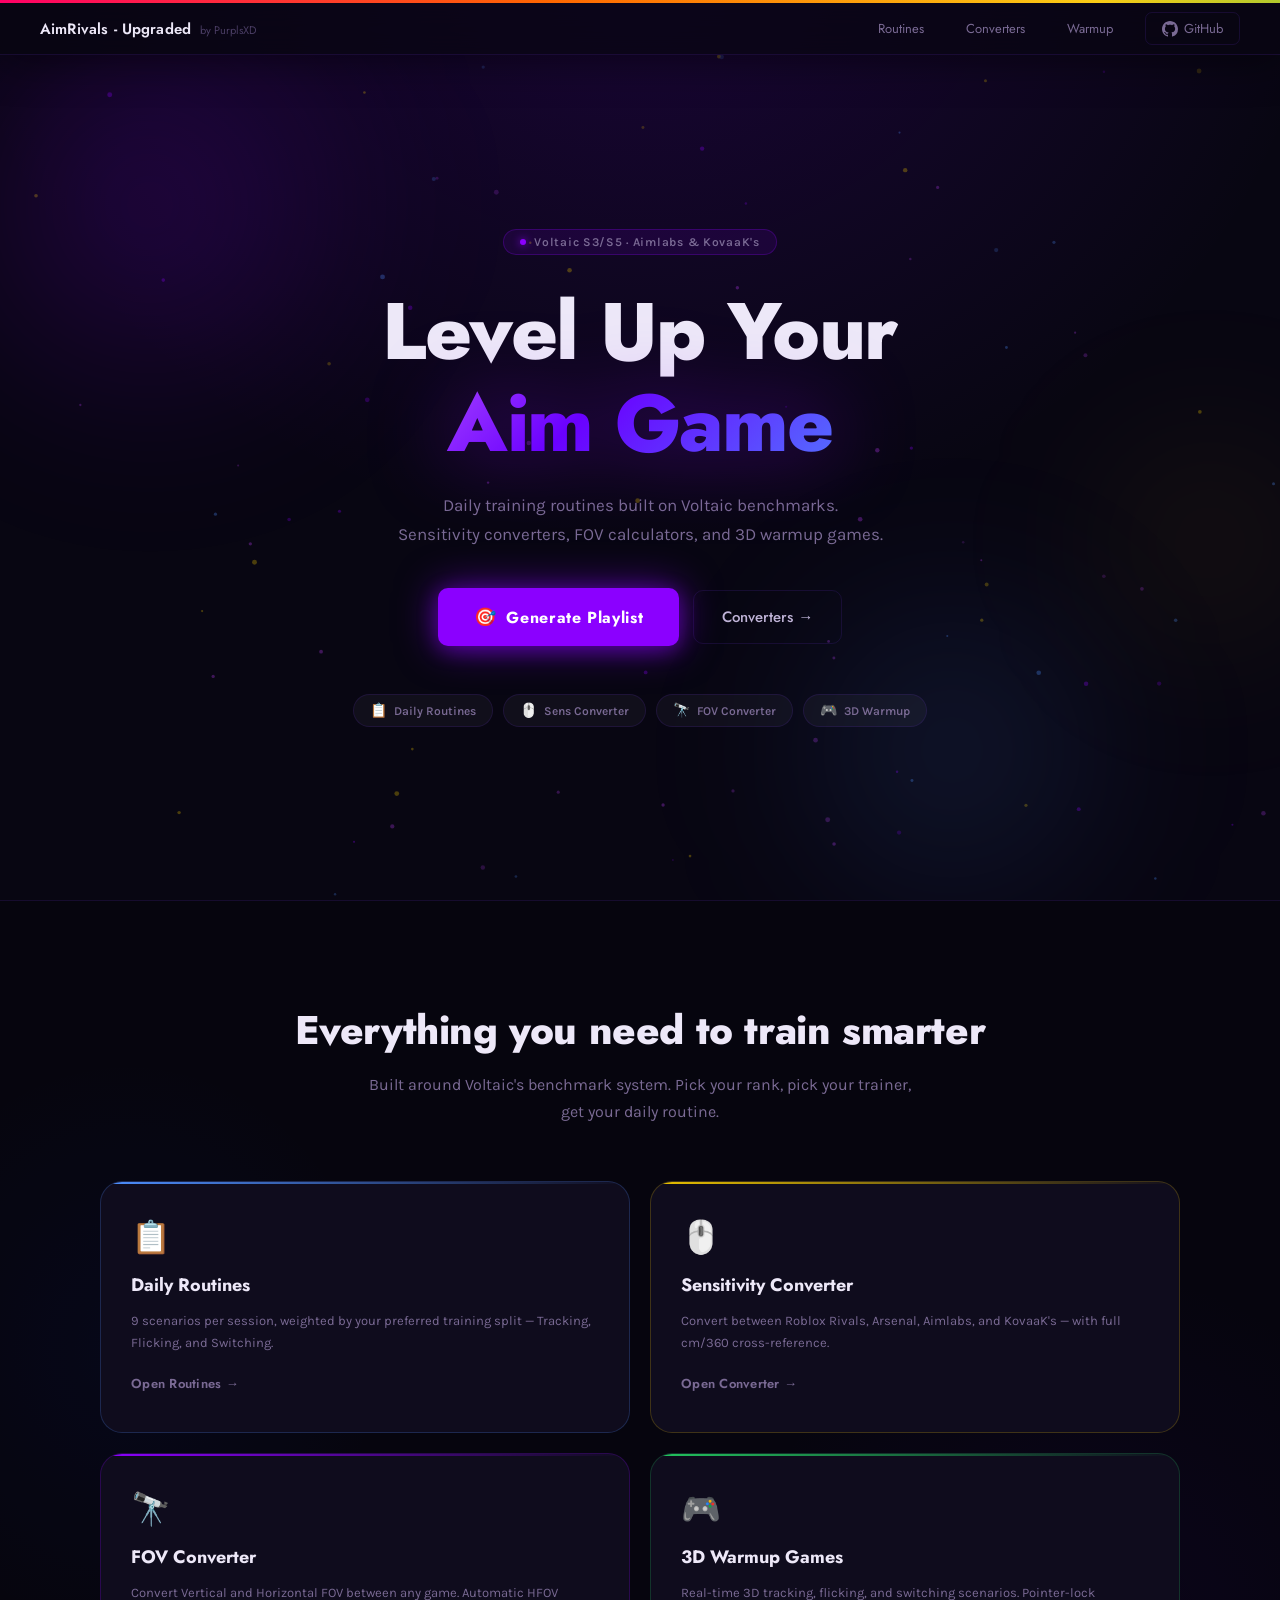
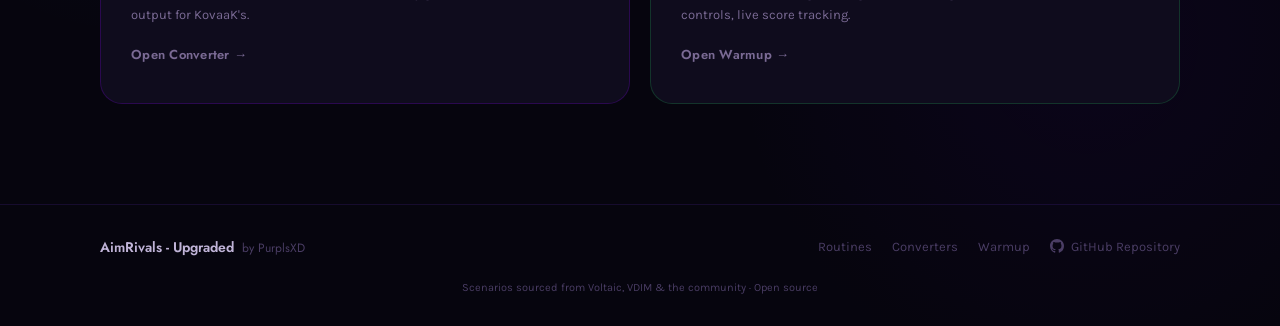
==== commit 8a5403f4: "Add files via upload" ====
--- a/index.html
+++ b/index.html
@@ -24,9 +24,9 @@
       <span class="nav-sub">by PurplsXD</span>
     </div>
     <div class="land-nav-right">
-      <a href="/routines" class="nav-pill">Routines</a>
-      <a href="/converters" class="nav-pill">Converters</a>
-      <a href="/warmup" class="nav-pill">Warmup</a>
+      <a href="app.html" data-goto="routines" class="nav-pill">Routines</a>
+      <a href="app.html" data-goto="converters" class="nav-pill">Converters</a>
+      <a href="app.html" data-goto="warmup" class="nav-pill">Warmup</a>
       <a href="https://github.com/atharvw11s/AimRivals-Upgraded" target="_blank" rel="noopener" class="nav-gh">
         <svg width="16" height="16" viewBox="0 0 16 16" fill="currentColor"><path d="M8 0C3.58 0 0 3.58 0 8c0 3.54 2.29 6.53 5.47 7.59.4.07.55-.17.55-.38 0-.19-.01-.82-.01-1.49-2.01.37-2.53-.49-2.69-.94-.09-.23-.48-.94-.82-1.13-.28-.15-.68-.52-.01-.53.63-.01 1.08.58 1.23.82.72 1.21 1.87.87 2.33.66.07-.52.28-.87.51-1.07-1.78-.2-3.64-.89-3.64-3.95 0-.87.31-1.59.82-2.15-.08-.2-.36-1.02.08-2.12 0 0 .67-.21 2.2.82.64-.18 1.32-.27 2-.27.68 0 1.36.09 2 .27 1.53-1.04 2.2-.82 2.2-.82.44 1.1.16 1.92.08 2.12.51.56.82 1.27.82 2.15 0 3.07-1.87 3.75-3.65 3.95.29.25.54.73.54 1.48 0 1.07-.01 1.93-.01 2.2 0 .21.15.46.55.38A8.013 8.013 0 0016 8c0-4.42-3.58-8-8-8z"/></svg>
         GitHub
@@ -65,11 +65,11 @@
 
       <!-- CTA buttons -->
       <div class="hero-ctas">
-        <a href="/routines" class="cta-primary">
+        <a href="app.html" data-goto="routines" class="cta-primary">
           <span class="cta-icon">🎯</span>
           Generate Playlist
         </a>
-        <a href="/converters" class="cta-secondary">Converters →</a>
+        <a href="app.html" data-goto="converters" class="cta-secondary">Converters →</a>
       </div>
 
       <!-- Feature pills -->
@@ -106,28 +106,28 @@
           <div class="fc-icon">📋</div>
           <h3 class="fc-title">Daily Routines</h3>
           <p class="fc-desc">9 scenarios per session, weighted by your preferred training split — Tracking, Flicking, and Switching.</p>
-          <a href="/routines" class="fc-link">Open Routines →</a>
+          <a href="app.html" data-goto="routines" class="fc-link">Open Routines →</a>
         </div>
 
         <div class="feat-card fc-yellow">
           <div class="fc-icon">🖱️</div>
           <h3 class="fc-title">Sensitivity Converter</h3>
           <p class="fc-desc">Convert between Roblox Rivals, Arsenal, Aimlabs, and KovaaK's — with full cm/360 cross-reference.</p>
-          <a href="/converters" class="fc-link">Open Converter →</a>
+          <a href="app.html" data-goto="converters" class="fc-link">Open Converter →</a>
         </div>
 
         <div class="feat-card fc-purple">
           <div class="fc-icon">🔭</div>
           <h3 class="fc-title">FOV Converter</h3>
           <p class="fc-desc">Convert Vertical and Horizontal FOV between any game. Automatic HFOV output for KovaaK's.</p>
-          <a href="/converters" class="fc-link">Open Converter →</a>
+          <a href="app.html" data-goto="converters" class="fc-link">Open Converter →</a>
         </div>
 
         <div class="feat-card fc-green">
           <div class="fc-icon">🎮</div>
           <h3 class="fc-title">3D Warmup Games</h3>
           <p class="fc-desc">Real-time 3D tracking, flicking, and switching scenarios. Pointer-lock controls, live score tracking.</p>
-          <a href="/warmup" class="fc-link">Open Warmup →</a>
+          <a href="app.html" data-goto="warmup" class="fc-link">Open Warmup →</a>
         </div>
 
       </div>
@@ -142,9 +142,9 @@
         <span class="footer-by">by PurplsXD</span>
       </div>
       <div class="footer-links">
-        <a href="/routines">Routines</a>
-        <a href="/converters">Converters</a>
-        <a href="/warmup">Warmup</a>
+        <a href="app.html" data-goto="routines">Routines</a>
+        <a href="app.html" data-goto="converters">Converters</a>
+        <a href="app.html" data-goto="warmup">Warmup</a>
         <a href="https://github.com/atharvw11s/AimRivals-Upgraded" target="_blank" rel="noopener">
           <svg width="14" height="14" viewBox="0 0 16 16" fill="currentColor" style="vertical-align:-2px;margin-right:4px"><path d="M8 0C3.58 0 0 3.58 0 8c0 3.54 2.29 6.53 5.47 7.59.4.07.55-.17.55-.38 0-.19-.01-.82-.01-1.49-2.01.37-2.53-.49-2.69-.94-.09-.23-.48-.94-.82-1.13-.28-.15-.68-.52-.01-.53.63-.01 1.08.58 1.23.82.72 1.21 1.87.87 2.33.66.07-.52.28-.87.51-1.07-1.78-.2-3.64-.89-3.64-3.95 0-.87.31-1.59.82-2.15-.08-.2-.36-1.02.08-2.12 0 0 .67-.21 2.2.82.64-.18 1.32-.27 2-.27.68 0 1.36.09 2 .27 1.53-1.04 2.2-.82 2.2-.82.44 1.1.16 1.92.08 2.12.51.56.82 1.27.82 2.15 0 3.07-1.87 3.75-3.65 3.95.29.25.54.73.54 1.48 0 1.07-.01 1.93-.01 2.2 0 .21.15.46.55.38A8.013 8.013 0 0016 8c0-4.42-3.58-8-8-8z"/></svg>
           GitHub Repository
--- a/styles.css
+++ b/styles.css
@@ -1155,3 +1155,27 @@
   transition: color .2s;
 }
 .footer-gh-link:hover { color: var(--tx-2); }
+
+/* Warmup number input (sensitivity) */
+.wc-input {
+  background: var(--bg-card);
+  border: 1px solid var(--bdr);
+  border-radius: var(--r-s);
+  padding: 8px 14px;
+  font-family: var(--f-j);
+  font-size: 13px;
+  font-weight: 400;
+  color: var(--tx);
+  outline: none;
+  width: 120px;
+  transition: border-color .2s, box-shadow .2s;
+}
+.wc-input:focus {
+  border-color: var(--accent);
+  box-shadow: 0 0 0 2px var(--accent-lo);
+}
+.wc-input::placeholder { color: var(--tx-4); }
+/* Hide browser spinner arrows */
+.wc-input::-webkit-outer-spin-button,
+.wc-input::-webkit-inner-spin-button { -webkit-appearance: none; margin: 0; }
+.wc-input[type=number] { -moz-appearance: textfield; }
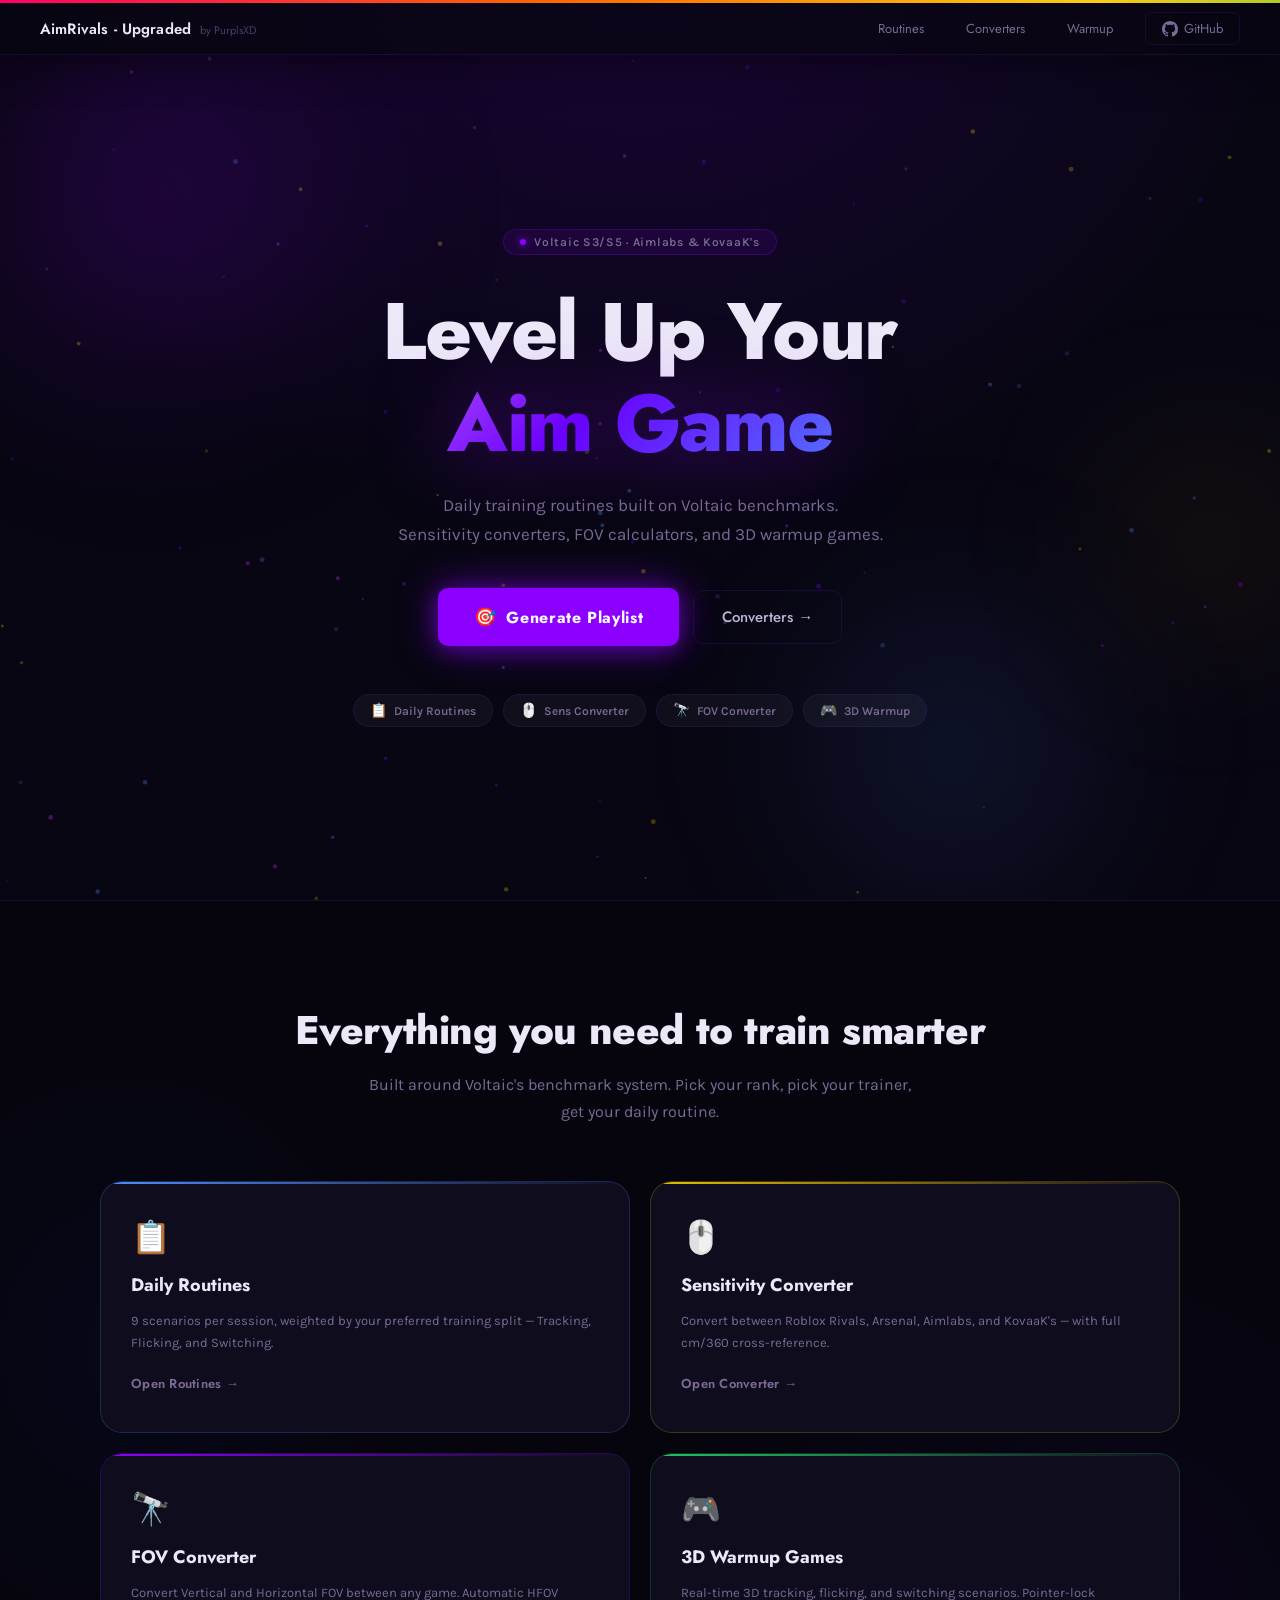
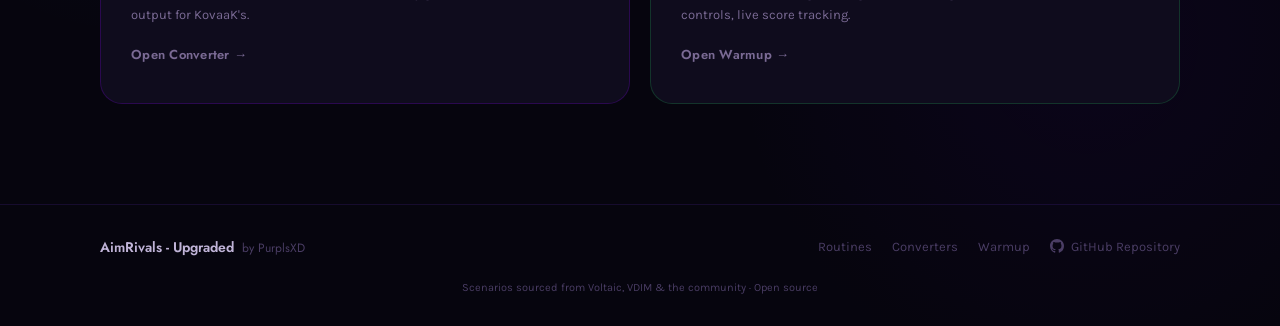
==== commit 20a94cb1: "Add files via upload" ====
--- a/index.html
+++ b/index.html
@@ -5,8 +5,8 @@
   <meta name="viewport" content="width=device-width, initial-scale=1.0">
   <title>AimRivals — Upgraded by PurplsXD</title>
   <meta name="description" content="Daily aim training routines, sensitivity & FOV converters, and 3D warmup games. Powered by Voltaic benchmarks.">
-  <link rel="stylesheet" href="styles.css">
-  <link rel="stylesheet" href="landing.css">
+  <link rel="stylesheet" href="styles.css?v=7">
+  <link rel="stylesheet" href="landing.css?v=7">
   <link rel="preconnect" href="https://fonts.googleapis.com">
   <link rel="preconnect" href="https://fonts.gstatic.com" crossorigin>
   <link href="https://fonts.googleapis.com/css2?family=Jost:ital,wght@0,300;0,400;0,500;0,600;0,700;0,800;0,900;1,400&family=Karla:ital,wght@0,400;0,500;0,600;0,700;0,800;1,400;1,500&family=Oswald:wght@400;500;600;700&display=swap" rel="stylesheet">
@@ -154,6 +154,6 @@
     </div>
   </footer>
 
-  <script src="landing.js"></script>
+  <script src="landing.js?v=7"></script>
 </body>
 </html>
--- a/styles.css
+++ b/styles.css
@@ -991,7 +991,9 @@
 .overlay-title.tracking-title {color:var(--track-col);text-shadow:0 0 50px rgba(232,192,0,.65)}
 @keyframes titlePulse{0%,100%{opacity:1;transform:scale(1)}50%{opacity:.75;transform:scale(.99)}}
 
-.overlay-sub{font-family:var(--f-k);color:var(--tx-3);font-size:13px;margin-bottom:28px;line-height:1.6}
+.overlay-sub{font-family:var(--f-k);color:var(--tx-3);font-size:13px;margin-bottom:16px;line-height:1.6}
+.overlay-best{font-family:var(--f-j);font-size:13px;font-weight:600;color:var(--tx-3);margin-bottom:20px;opacity:.8}
+.overlay-best span{color:var(--track-col);font-size:15px;font-weight:700}
 
 .btn-begin{
   background:var(--accent);
@@ -1179,3 +1181,246 @@
 .wc-input::-webkit-outer-spin-button,
 .wc-input::-webkit-inner-spin-button { -webkit-appearance: none; margin: 0; }
 .wc-input[type=number] { -moz-appearance: textfield; }
+
+/* Fullscreen button */
+.btn-fullscreen {
+  border-color: rgba(139,0,255,.35);
+  color: var(--tx-3);
+}
+.btn-fullscreen:hover {
+  border-color: var(--accent);
+  color: var(--accent);
+  background: var(--accent-lo);
+  box-shadow: 0 0 12px var(--accent-glow);
+}
+
+/* Canvas wrap in fullscreen */
+#canvasWrap:fullscreen,
+#canvasWrap:-webkit-full-screen {
+  border-radius: 0;
+  border: none;
+  width: 100vw;
+  height: 100vh;
+  aspect-ratio: unset;
+  background: #04030e;
+}
+#canvasWrap:fullscreen #warmupCanvas,
+#canvasWrap:-webkit-full-screen #warmupCanvas {
+  width: 100%;
+  height: 100%;
+}
+
+/* ═══════════════════════════════
+   LEADERBOARD
+═══════════════════════════════ */
+.leaderboard-wrap {
+  background: var(--bg-card);
+  border: 1px solid var(--bdr);
+  border-radius: var(--r-xl);
+  overflow: hidden;
+}
+.lb-header {
+  padding: 20px 24px 14px;
+  border-bottom: 1px solid var(--bdr);
+  background: rgba(139,0,255,0.04);
+}
+.lb-title-row {
+  display: flex;
+  align-items: center;
+  justify-content: space-between;
+  gap: 14px;
+  flex-wrap: wrap;
+  margin-bottom: 6px;
+}
+.lb-title {
+  font-family: var(--f-j);
+  font-size: 18px;
+  font-weight: 700;
+  color: var(--tx);
+}
+.lb-sub {
+  font-family: var(--f-k);
+  font-size: 12px;
+  color: var(--tx-4);
+}
+.lb-mode-tabs {
+  display: flex;
+  gap: 4px;
+  background: rgba(255,255,255,0.04);
+  border: 1px solid var(--bdr);
+  border-radius: var(--r-s);
+  padding: 3px;
+}
+.lb-tab {
+  padding: 5px 16px;
+  border-radius: 4px;
+  font-family: var(--f-j);
+  font-size: 12px;
+  font-weight: 500;
+  color: var(--tx-4);
+  transition: all .2s;
+}
+.lb-tab:hover { color: var(--tx-2); }
+.lb-tab.active {
+  background: var(--accent);
+  color: #fff;
+  box-shadow: 0 0 14px var(--accent-glow);
+}
+.lb-body { padding: 0; }
+.lb-table {
+  width: 100%;
+  border-collapse: collapse;
+  font-family: var(--f-j);
+  font-size: 13px;
+}
+.lb-table thead th {
+  padding: 10px 20px;
+  text-align: left;
+  font-family: var(--f-o);
+  font-size: 10px;
+  font-weight: 600;
+  color: var(--tx-4);
+  text-transform: uppercase;
+  letter-spacing: .08em;
+  border-bottom: 1px solid var(--bdr);
+}
+.lb-rank-col  { width: 48px; text-align: center !important; }
+.lb-score-col { width: 80px; text-align: right !important; }
+.lb-date-col  { width: 90px; text-align: right !important; color: var(--tx-4); }
+
+.lb-row td {
+  padding: 11px 20px;
+  border-bottom: 1px solid rgba(255,255,255,0.04);
+  color: var(--tx-2);
+  vertical-align: middle;
+}
+.lb-row:last-child td { border-bottom: none; }
+.lb-row:hover td { background: rgba(255,255,255,0.02); }
+.lb-top td { color: var(--tx); }
+.lb-top:first-child td { background: rgba(139,0,255,0.05); }
+.lb-rank-col  { text-align: center; font-size: 16px; }
+.lb-score-val { font-weight: 700; color: var(--tx); text-align: right; }
+.lb-date-col  { text-align: right; font-size: 11px; color: var(--tx-4); }
+.lb-name      { font-weight: 500; }
+.lb-loading, .lb-empty {
+  padding: 28px;
+  text-align: center;
+  font-family: var(--f-k);
+  font-size: 13px;
+  color: var(--tx-4);
+}
+
+/* ═══════════════════════════════
+   NAME MODAL
+═══════════════════════════════ */
+.name-modal-bg {
+  position: fixed;
+  inset: 0;
+  background: rgba(4,3,14,0.82);
+  backdrop-filter: blur(18px);
+  -webkit-backdrop-filter: blur(18px);
+  z-index: 500;
+  display: flex;
+  align-items: center;
+  justify-content: center;
+  opacity: 0;
+  pointer-events: none;
+  transition: opacity .3s;
+}
+.name-modal-bg.visible {
+  opacity: 1;
+  pointer-events: all;
+}
+.name-modal {
+  background: var(--bg-panel);
+  border: 1px solid var(--bdr-hi);
+  border-radius: var(--r-xl);
+  padding: 36px 40px;
+  max-width: 400px;
+  width: 90%;
+  text-align: center;
+  box-shadow: 0 0 80px rgba(139,0,255,0.22), 0 20px 60px rgba(0,0,0,0.7);
+  transform: translateY(20px);
+  transition: transform .35s var(--spring);
+}
+.name-modal-bg.visible .name-modal { transform: translateY(0); }
+
+.nm-badge {
+  display: inline-block;
+  font-family: var(--f-k);
+  font-size: 11px;
+  font-weight: 700;
+  letter-spacing: .16em;
+  padding: 4px 14px;
+  border-radius: 20px;
+  margin-bottom: 16px;
+}
+.nm-badge-tracking  { background:rgba(232,192,0,.12);  color:var(--track-col);  border:1px solid rgba(232,192,0,.25) }
+.nm-badge-flicking  { background:rgba(77,143,255,.12); color:var(--flick-col);  border:1px solid rgba(77,143,255,.25) }
+.nm-badge-switching { background:rgba(191,62,255,.12); color:var(--switch-col); border:1px solid rgba(191,62,255,.25) }
+
+.nm-title {
+  font-family: var(--f-j);
+  font-size: 26px;
+  font-weight: 800;
+  color: var(--tx);
+  margin-bottom: 6px;
+}
+.nm-score {
+  font-family: var(--f-j);
+  font-size: 15px;
+  color: var(--tx-3);
+  margin-bottom: 4px;
+}
+.nm-score strong { color: var(--tx); font-size: 22px; }
+.nm-sub {
+  font-family: var(--f-k);
+  font-size: 13px;
+  color: var(--tx-4);
+  margin-bottom: 20px;
+}
+.nm-input {
+  width: 100%;
+  background: var(--bg-input);
+  border: 1px solid var(--bdr);
+  border-radius: var(--r-s);
+  padding: 12px 16px;
+  font-family: var(--f-j);
+  font-size: 15px;
+  color: var(--tx);
+  outline: none;
+  text-align: center;
+  margin-bottom: 16px;
+  transition: border-color .2s, box-shadow .2s;
+}
+.nm-input:focus {
+  border-color: var(--accent);
+  box-shadow: 0 0 0 3px var(--accent-lo);
+}
+.nm-input::placeholder { color: var(--tx-4); }
+.nm-btns { display: flex; gap: 10px; }
+.nm-btn {
+  flex: 1;
+  padding: 12px;
+  border-radius: var(--r-s);
+  font-family: var(--f-j);
+  font-size: 14px;
+  font-weight: 600;
+  transition: all .22s;
+}
+.nm-btn-submit {
+  background: var(--accent);
+  color: #fff;
+  box-shadow: 0 0 20px var(--accent-glow);
+}
+.nm-btn-submit:hover { opacity: .88; transform: translateY(-2px); }
+.nm-btn-submit:disabled { opacity: .6; transform: none; cursor: default; }
+.nm-btn-skip {
+  background: rgba(255,255,255,0.05);
+  border: 1px solid var(--bdr);
+  color: var(--tx-3);
+}
+.nm-btn-skip:hover { border-color: var(--bdr-hi); color: var(--tx-2); }
+
+/* Sensitivity % input wrapper */
+
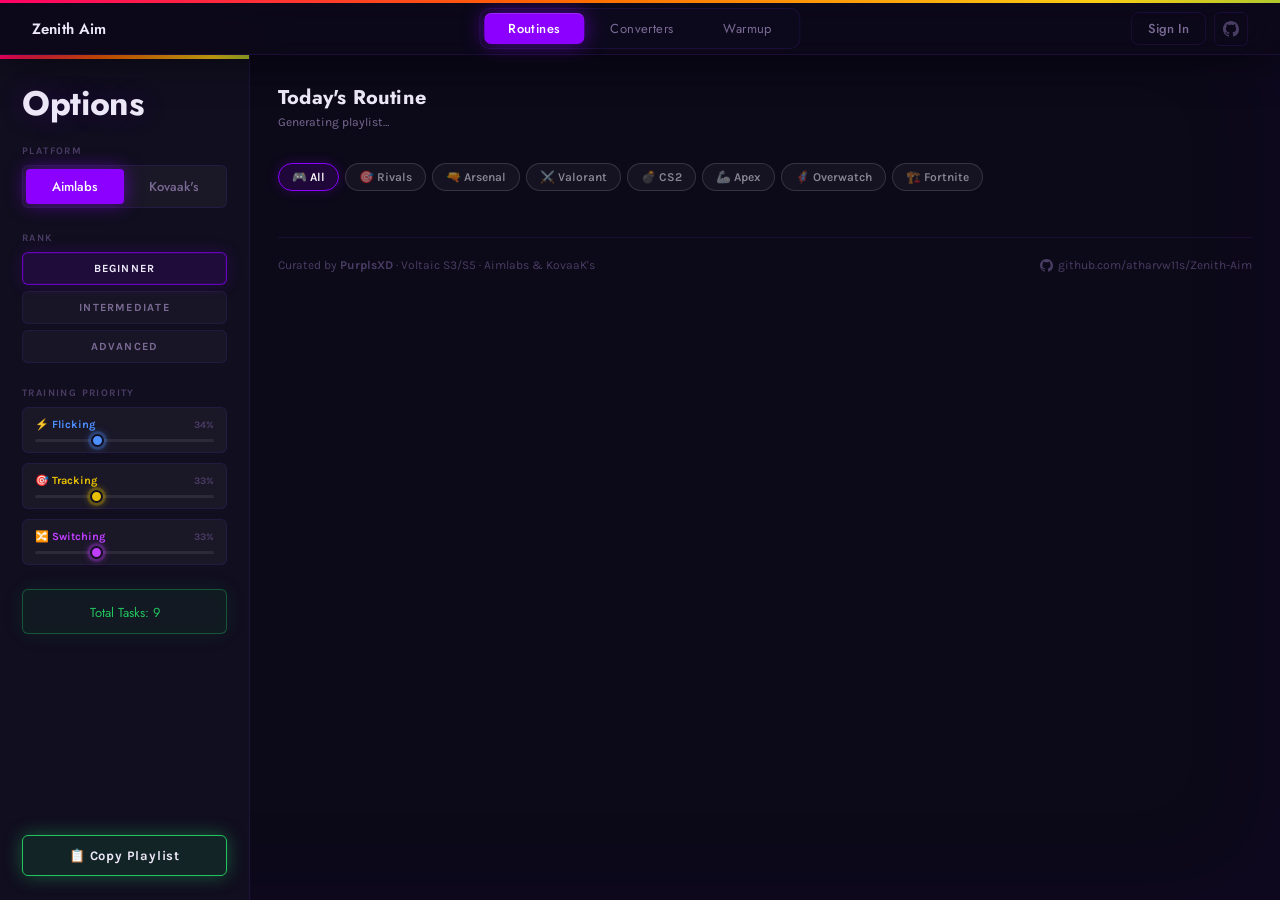
==== commit f7976fa2: "Add files via upload" ====
--- a/index.html
+++ b/index.html
@@ -3,157 +3,513 @@
 <head>
   <meta charset="UTF-8">
   <meta name="viewport" content="width=device-width, initial-scale=1.0">
-  <title>AimRivals — Upgraded by PurplsXD</title>
-  <meta name="description" content="Daily aim training routines, sensitivity & FOV converters, and 3D warmup games. Powered by Voltaic benchmarks.">
-  <link rel="stylesheet" href="styles.css?v=7">
-  <link rel="stylesheet" href="landing.css?v=7">
+  <title>Zenith Aim by PurplsXD</title>
+  <meta name="description" content="Daily aim training routines, sensitivity converters, FOV calculators and 3D warmup games.">
+  <link rel="stylesheet" href="styles.css?v=20">
   <link rel="preconnect" href="https://fonts.googleapis.com">
   <link rel="preconnect" href="https://fonts.gstatic.com" crossorigin>
   <link href="https://fonts.googleapis.com/css2?family=Jost:ital,wght@0,300;0,400;0,500;0,600;0,700;0,800;0,900;1,400&family=Karla:ital,wght@0,400;0,500;0,600;0,700;0,800;1,400;1,500&family=Oswald:wght@400;500;600;700&display=swap" rel="stylesheet">
   <link rel="manifest" href="manifest.json">
+<script>sessionStorage.setItem("zenith_section","routines");</script>
 </head>
-<body class="landing-body">
-
-  <!-- Animated rainbow bar -->
+<body>
+<div class="app-frame">
+
   <div class="page-rainbow"></div>
 
-  <!-- NAV -->
-  <nav class="nav land-nav">
+  <nav class="nav" id="nav">
     <div class="nav-brand">
-      <span class="nav-title">AimRivals - Upgraded</span>
-      <span class="nav-sub">by PurplsXD</span>
+      <a href="index.html" class="nav-home-link">
+        <span class="nav-title">Zenith Aim</span>
+        
+      </a>
     </div>
-    <div class="land-nav-right">
-      <a href="app.html" data-goto="routines" class="nav-pill">Routines</a>
-      <a href="app.html" data-goto="converters" class="nav-pill">Converters</a>
-      <a href="app.html" data-goto="warmup" class="nav-pill">Warmup</a>
-      <a href="https://github.com/atharvw11s/AimRivals-Upgraded" target="_blank" rel="noopener" class="nav-gh">
+    <div class="nav-links">
+      <a href="routines/" class="nav-link active" data-section="routines">Routines</a>
+      <a href="converters/" class="nav-link" data-section="converters">Converters</a>
+      <a href="warmup/" class="nav-link" data-section="warmup">Warmup</a>
+    </div>
+    <div class="nav-right-app">
+      <button class="nav-signin-btn" id="navSignInBtn" onclick="Auth.openModal()">Sign In</button>
+      <a href="https://github.com/atharvw11s/Zenith-Aim" target="_blank" rel="noopener" class="nav-gh-app" title="GitHub Repository">
         <svg width="16" height="16" viewBox="0 0 16 16" fill="currentColor"><path d="M8 0C3.58 0 0 3.58 0 8c0 3.54 2.29 6.53 5.47 7.59.4.07.55-.17.55-.38 0-.19-.01-.82-.01-1.49-2.01.37-2.53-.49-2.69-.94-.09-.23-.48-.94-.82-1.13-.28-.15-.68-.52-.01-.53.63-.01 1.08.58 1.23.82.72 1.21 1.87.87 2.33.66.07-.52.28-.87.51-1.07-1.78-.2-3.64-.89-3.64-3.95 0-.87.31-1.59.82-2.15-.08-.2-.36-1.02.08-2.12 0 0 .67-.21 2.2.82.64-.18 1.32-.27 2-.27.68 0 1.36.09 2 .27 1.53-1.04 2.2-.82 2.2-.82.44 1.1.16 1.92.08 2.12.51.56.82 1.27.82 2.15 0 3.07-1.87 3.75-3.65 3.95.29.25.54.73.54 1.48 0 1.07-.01 1.93-.01 2.2 0 .21.15.46.55.38A8.013 8.013 0 0016 8c0-4.42-3.58-8-8-8z"/></svg>
-        GitHub
       </a>
     </div>
   </nav>
 
-  <!-- HERO -->
-  <section class="hero">
-    <!-- Background particles canvas -->
-    <canvas class="hero-canvas" id="heroCanvas"></canvas>
-
-    <!-- Floating glow orbs -->
-    <div class="orb orb-1"></div>
-    <div class="orb orb-2"></div>
-    <div class="orb orb-3"></div>
-
-    <div class="hero-content">
-      <!-- Badge -->
-      <div class="hero-badge">
-        <span class="hb-dot"></span>
-        <span>Voltaic S3/S5 · Aimlabs &amp; KovaaK's</span>
+  <main id="app">
+
+    <!-- ═══ ROUTINES ═══ -->
+    <section id="routines" class="section active">
+      <div class="routines-layout">
+        <aside class="settings-panel" id="settingsPanel">
+          <div class="panel-rainbow"></div>
+          <div class="panel-inner">
+            <h2 class="panel-title">Options</h2>
+            <div class="setting-block">
+              <label class="setting-label">Platform</label>
+              <div class="trainer-toggle" id="trainerToggle">
+                <button class="toggle-btn active" data-trainer="aimlabs">Aimlabs</button>
+                <div class="toggle-sep"></div>
+                <button class="toggle-btn" data-trainer="kovaaks">Kovaak's</button>
+              </div>
+            </div>
+            <div class="setting-block">
+              <label class="setting-label">Rank</label>
+              <div class="rank-selector" id="rankSelector">
+                <button class="rank-btn active" data-rank="beginner">Beginner</button>
+                <button class="rank-btn" data-rank="intermediate">Intermediate</button>
+                <button class="rank-btn" data-rank="advanced">Advanced</button>
+              </div>
+            </div>
+            <div class="setting-block">
+              <label class="setting-label">Training Priority</label>
+              <div class="sliders-wrap">
+                <div class="slider-row">
+                  <div class="slider-header">
+                    <span class="sl-label flicking-label">⚡ Flicking</span>
+                    <span class="sl-val" id="flickingVal">34%</span>
+                  </div>
+                  <input type="range" class="pslider flicking-slider" id="flickingSlider" min="0" max="100" value="34">
+                </div>
+                <div class="slider-row">
+                  <div class="slider-header">
+                    <span class="sl-label tracking-label">🎯 Tracking</span>
+                    <span class="sl-val" id="trackingVal">33%</span>
+                  </div>
+                  <input type="range" class="pslider tracking-slider" id="trackingSlider" min="0" max="100" value="33">
+                </div>
+                <div class="slider-row">
+                  <div class="slider-header">
+                    <span class="sl-label switching-label">🔀 Switching</span>
+                    <span class="sl-val" id="switchingVal">33%</span>
+                  </div>
+                  <input type="range" class="pslider switching-slider" id="switchingSlider" min="0" max="100" value="33">
+                </div>
+              </div>
+            </div>
+            <div class="total-tasks-box">
+              <span class="total-tasks-lbl">Total Tasks: <span id="totalTasks">9</span></span>
+            </div>
+            <div class="panel-spacer"></div>
+            <span id="playlistMeta" style="display:none"></span>
+            <span id="estTime"      style="display:none"></span>
+            <span id="navStatus"    style="display:none"></span>
+            <button class="btn-copy" id="copyPlaylist">📋 Copy Playlist</button>
+          </div>
+        </aside>
+
+        <div class="playlist-area">
+          <div class="playlist-heading">
+            <div>
+              <h1 class="playlist-title">Today's Routine</h1>
+              <p class="playlist-subtitle" id="playlistSubtitle">Generating playlist…</p>
+            </div>
+          </div>
+          <!-- GAME FILTER BAR -->
+          <div class="game-filter-bar" id="gameFilterBar">
+            <button class="game-filter-btn active" data-game="all">🎮 All</button>
+            <button class="game-filter-btn" data-game="rivals">🎯 Rivals</button>
+            <button class="game-filter-btn" data-game="arsenal">🔫 Arsenal</button>
+            <button class="game-filter-btn" data-game="valorant">⚔️ Valorant</button>
+            <button class="game-filter-btn" data-game="cs2">💣 CS2</button>
+            <button class="game-filter-btn" data-game="apex">🦾 Apex</button>
+            <button class="game-filter-btn" data-game="overwatch">🦸 Overwatch</button>
+            <button class="game-filter-btn" data-game="fortnite">🏗️ Fortnite</button>
+          </div>
+          <div class="task-grid" id="taskGrid"></div>
+          <footer class="app-footer">
+            <div class="app-footer-inner">
+              <span>Curated by <strong>PurplsXD</strong> · Voltaic S3/S5 · Aimlabs &amp; KovaaK's</span>
+              <a href="https://github.com/atharvw11s/Zenith-Aim" target="_blank" rel="noopener" class="footer-gh-link">
+                <svg width="13" height="13" viewBox="0 0 16 16" fill="currentColor" style="vertical-align:-1px;margin-right:5px"><path d="M8 0C3.58 0 0 3.58 0 8c0 3.54 2.29 6.53 5.47 7.59.4.07.55-.17.55-.38 0-.19-.01-.82-.01-1.49-2.01.37-2.53-.49-2.69-.94-.09-.23-.48-.94-.82-1.13-.28-.15-.68-.52-.01-.53.63-.01 1.08.58 1.23.82.72 1.21 1.87.87 2.33.66.07-.52.28-.87.51-1.07-1.78-.2-3.64-.89-3.64-3.95 0-.87.31-1.59.82-2.15-.08-.2-.36-1.02.08-2.12 0 0 .67-.21 2.2.82.64-.18 1.32-.27 2-.27.68 0 1.36.09 2 .27 1.53-1.04 2.2-.82 2.2-.82.44 1.1.16 1.92.08 2.12.51.56.82 1.27.82 2.15 0 3.07-1.87 3.75-3.65 3.95.29.25.54.73.54 1.48 0 1.07-.01 1.93-.01 2.2 0 .21.15.46.55.38A8.013 8.013 0 0016 8c0-4.42-3.58-8-8-8z"/></svg>
+                github.com/atharvw11s/Zenith-Aim
+              </a>
+            </div>
+          </footer>
+        </div>
       </div>
-
-      <!-- Title -->
-      <h1 class="hero-title">
-        <span class="ht-line">Level Up Your</span>
-        <span class="ht-line ht-glow">Aim Game</span>
-      </h1>
-
-      <!-- Subtitle -->
-      <p class="hero-sub">
-        Daily training routines built on Voltaic benchmarks.<br>
-        Sensitivity converters, FOV calculators, and 3D warmup games.
-      </p>
-
-      <!-- CTA buttons -->
-      <div class="hero-ctas">
-        <a href="app.html" data-goto="routines" class="cta-primary">
-          <span class="cta-icon">🎯</span>
-          Generate Playlist
-        </a>
-        <a href="app.html" data-goto="converters" class="cta-secondary">Converters →</a>
+    </section>
+
+    <!-- ═══ CONVERTERS ═══ -->
+    <section id="converters" class="section">
+      <div class="conv-section-wrap">
+        <h1 class="conv-page-title">CONVERTERS</h1>
+        <div class="converters-grid">
+
+          <!-- Sensitivity Converter -->
+          <div class="conv-card">
+            <h3 class="conv-card-title">Sensitivity Converter</h3>
+            <div class="conv-body">
+              <div class="conv-fromto-row">
+                <div class="field-group">
+                  <label class="field-label">Convert From</label>
+                  <select id="sensFrom" class="field-select">
+                    <optgroup label="Roblox FPS">
+                      <option value="rivals" selected>Roblox Rivals</option>
+                      <option value="arsenal">Roblox Arsenal</option>
+                    </optgroup>
+                    <optgroup label="Aim Trainers">
+                      <option value="aimlabs">Aimlabs</option>
+                      <option value="kovaaks">Kovaak's</option>
+                    </optgroup>
+                    <optgroup label="FPS Games">
+                      <option value="valorant">Valorant</option>
+                    </optgroup>
+                  </select>
+                </div>
+                <button class="swap-btn" id="sensSwapBtn" title="Swap">⇄</button>
+                <div class="field-group">
+                  <label class="field-label">Convert To</label>
+                  <select id="sensTo" class="field-select">
+                    <optgroup label="Roblox FPS">
+                      <option value="rivals">Roblox Rivals</option>
+                      <option value="arsenal">Roblox Arsenal</option>
+                    </optgroup>
+                    <optgroup label="Aim Trainers">
+                      <option value="aimlabs" selected>Aimlabs</option>
+                      <option value="kovaaks">Kovaak's</option>
+                    </optgroup>
+                    <optgroup label="FPS Games">
+                      <option value="valorant">Valorant</option>
+                    </optgroup>
+                  </select>
+                </div>
+              </div>
+              <div class="conv-inputs-row">
+                <div class="field-group" style="flex:1">
+                  <label class="field-label" id="sensFromLabel">Camera Sensitivity</label>
+                  <input type="text" id="rivalsSens" class="field-input" placeholder="e.g. 0.5">
+                </div>
+                <div class="field-group" id="sensMultiplierRow" style="display:none;flex:1">
+                  <label class="field-label">In-Game Slider <span style="font-size:10px;opacity:.5">(default 100%)</span></label>
+                  <input type="text" id="rivalsMultiplier" class="field-input" placeholder="100%">
+                </div>
+              </div>
+              <div class="dpi-row">
+                <div class="field-group">
+                  <label class="field-label">From DPI</label>
+                  <input type="number" id="mouseDPIFrom" class="field-input" placeholder="800" step="1" min="100" max="32000" value="800">
+                </div>
+                <button class="dpi-lock-btn" id="dpiLockBtn" title="Link DPIs" aria-label="Lock DPIs">
+                  <svg viewBox="0 0 24 24" width="18" height="18" fill="none" stroke="currentColor" stroke-width="2.2" stroke-linecap="round" stroke-linejoin="round">
+                    <rect x="3" y="11" width="18" height="11" rx="2" ry="2"/>
+                    <path class="lock-shackle" d="M7 11V7a5 5 0 0 1 10 0v4"/>
+                  </svg>
+                </button>
+                <div class="field-group">
+                  <label class="field-label">To DPI</label>
+                  <input type="number" id="mouseDPITo" class="field-input" placeholder="800" step="1" min="100" max="32000" value="800">
+                </div>
+              </div>
+              <div class="sens-result-box" id="sensResult">
+                <p class="sens-result-label" id="sensResultLabel">Calculated Sensitivity:</p>
+                <p class="sens-result-value" id="sensOutput">—</p>
+                <p class="sens-result-note" id="sensNote">Enter your sensitivity and DPI above</p>
+                <div class="rivals-sens-notice" id="sensRivalsNote" style="display:none">
+                  ⚠️ Set your <strong>Rivals In-Game Slider to 1</strong> (or 100%) if not already — then change your <strong>Roblox Camera Sensitivity</strong> to the value above.
+                </div>
+                
+                <span id="sensDpiLabel" style="display:none"></span>
+                <span id="sensDpiVal"   style="display:none"></span>
+              </div>
+              <div class="sens-quick" id="sensQuick" style="display:none">
+                <p class="sq-title">All platforms — same aim feel</p>
+                <div class="sq-grid" id="sqGrid"></div>
+              </div>
+            </div>
+          </div>
+
+          <!-- FOV Converter -->
+          <div class="conv-card">
+            <h3 class="conv-card-title">FOV Converter</h3>
+            <div class="conv-body">
+              <div class="conv-fromto-row">
+                <div class="field-group">
+                  <label class="field-label">Convert From</label>
+                  <select id="fovFrom" class="field-select">
+                    <option value="rivals" selected>Roblox Rivals</option>
+                    <option value="arsenal">Roblox Arsenal</option>
+                    <option value="aimlabs">Aimlabs</option>
+                    <option value="kovaaks">Kovaak's</option>
+                  </select>
+                </div>
+                <button class="swap-btn" id="fovSwapBtn" title="Swap">⇄</button>
+                <div class="field-group">
+                  <label class="field-label">Convert To</label>
+                  <select id="fovTo" class="field-select">
+                    <option value="rivals">Roblox Rivals</option>
+                    <option value="arsenal">Roblox Arsenal</option>
+                    <option value="aimlabs">Aimlabs</option>
+                    <option value="kovaaks" selected>Kovaak's</option>
+                  </select>
+                </div>
+              </div>
+              <div class="conv-inputs-row">
+                <div class="field-group">
+                  <label class="field-label" id="fovFromLabel">Vertical FOV</label>
+                  <input type="number" id="robloxVFOV" class="field-input" placeholder="80" min="1" max="179" value="80">
+                </div>
+                <div class="field-group">
+                  <label class="field-label">Aspect Ratio</label>
+                  <select id="fovAspect" class="field-select">
+                    <option value="1.7778" selected>16:9 (Standard)</option>
+                    <option value="1.6">16:10</option>
+                    <option value="1.3333">4:3</option>
+                    <option value="2.3333">21:9 (Ultra)</option>
+                  </select>
+                </div>
+              </div>
+              <button class="btn-calc-fov" id="convertFOV">CALCULATE</button>
+              <div class="fov-result-row" id="fovResult">
+                <div class="fov-result-col">
+                  <p class="fov-result-lbl" id="fovResultLabel">Calculated FOV</p>
+                  <p class="fov-result-val" id="fovOutput">0</p>
+                </div>
+                <div class="fov-result-col">
+                  <p class="fov-result-lbl">FOV Type</p>
+                  <p class="fov-result-val fov-type-val" id="fovType">Vertical</p>
+                </div>
+              </div>
+              <div id="fovHfovRow" style="display:none;padding:10px 0 0">
+                <p class="fov-result-lbl" style="margin-bottom:4px">Equivalent HFOV (KovaaK's)</p>
+                <p class="fov-result-val" id="fovHfovOut" style="font-size:22px">—</p>
+              </div>
+              <div class="fov-note-box" id="fovNoteBox" style="display:none">
+                <p id="fovNote" class="fov-note-text"></p>
+                <p id="fovExtraNote" class="fov-note-text fov-note-sub"></p>
+              </div>
+            </div>
+          </div>
+
+        </div>
+
+        <div class="formula-note">
+          <span class="fn-icon">ℹ️</span>
+          <div>
+            <strong>Sensitivity:</strong>
+            Rivals &amp; Arsenal yaw = 0.4 · Aimlabs yaw = 0.05 · KovaaK's yaw = 0.022 ·
+            Formula: <code>toSens = (fromDPI × fromYaw × effectiveSens) / (toDPI × toYaw)</code><br>
+            <strong>FOV:</strong>
+            Rivals default 80 VFOV · Arsenal &amp; Aimlabs default 70 VFOV · KovaaK's uses HFOV ·
+            Formula: <code>HFOV = 2·atan(tan(VFOV/2)·aspect)</code>
+          </div>
+        </div>
+
+        <footer class="app-footer">
+          <div class="app-footer-inner">
+            <span>Curated by <strong>PurplsXD</strong> · Voltaic S3/S5 · Aimlabs &amp; KovaaK's</span>
+            <a href="https://github.com/atharvw11s/Zenith-Aim" target="_blank" rel="noopener" class="footer-gh-link">
+              <svg width="13" height="13" viewBox="0 0 16 16" fill="currentColor" style="vertical-align:-1px;margin-right:5px"><path d="M8 0C3.58 0 0 3.58 0 8c0 3.54 2.29 6.53 5.47 7.59.4.07.55-.17.55-.38 0-.19-.01-.82-.01-1.49-2.01.37-2.53-.49-2.69-.94-.09-.23-.48-.94-.82-1.13-.28-.15-.68-.52-.01-.53.63-.01 1.08.58 1.23.82.72 1.21 1.87.87 2.33.66.07-.52.28-.87.51-1.07-1.78-.2-3.64-.89-3.64-3.95 0-.87.31-1.59.82-2.15-.08-.2-.36-1.02.08-2.12 0 0 .67-.21 2.2.82.64-.18 1.32-.27 2-.27.68 0 1.36.09 2 .27 1.53-1.04 2.2-.82 2.2-.82.44 1.1.16 1.92.08 2.12.51.56.82 1.27.82 2.15 0 3.07-1.87 3.75-3.65 3.95.29.25.54.73.54 1.48 0 1.07-.01 1.93-.01 2.2 0 .21.15.46.55.38A8.013 8.013 0 0016 8c0-4.42-3.58-8-8-8z"/></svg>
+              github.com/atharvw11s/Zenith-Aim
+            </a>
+          </div>
+        </footer>
       </div>
-
-      <!-- Feature pills -->
-      <div class="hero-pills">
-        <div class="feat-pill">
-          <span class="fp-icon">📋</span>
-          <span>Daily Routines</span>
-        </div>
-        <div class="feat-pill">
-          <span class="fp-icon">🖱️</span>
-          <span>Sens Converter</span>
-        </div>
-        <div class="feat-pill">
-          <span class="fp-icon">🔭</span>
-          <span>FOV Converter</span>
-        </div>
-        <div class="feat-pill">
-          <span class="fp-icon">🎮</span>
-          <span>3D Warmup</span>
-        </div>
+    </section>
+
+    <!-- ═══ WARMUP ═══ -->
+    <section id="warmup" class="section">
+      <div class="warmup-section-wrap">
+        <div class="warmup-header-row">
+          <div>
+            <h1 class="warmup-title">3D Warmup</h1>
+            <p class="warmup-sub">Lock your cursor &amp; warm up before your aim trainer session</p>
+          </div>
+          <div class="warmup-controls">
+            <div class="wc-group">
+              <label class="wc-label">Duration</label>
+              <select id="gameDuration" class="wc-select">
+                <option value="15">15 sec</option>
+                <option value="30" selected>30 sec</option>
+                <option value="60">60 sec</option>
+              </select>
+            </div>
+            <div class="wc-group">
+              <label class="wc-label">Mouse Sensitivity</label>
+              <input type="number" id="gameSensitivity" class="wc-input" placeholder="0.0022" step="0.0001" min="0.0001" max="1" value="0.0022">
+            </div>
+            <div class="wc-group">
+              <label class="wc-label">Difficulty</label>
+              <select id="gameDifficulty" class="wc-select">
+                <option value="easy">Easy</option>
+                <option value="medium" selected>Medium</option>
+                <option value="hard">Hard</option>
+              </select>
+            </div>
+            <button class="btn-restart" id="restartGame">↺ Restart</button>
+            <button class="btn-restart btn-fullscreen" id="fullscreenBtn">⛶ Fullscreen</button>
+          </div>
+        </div>
+
+        <div class="game-tabs" id="gameTabs">
+          <button class="game-tab active" data-game="tracking">
+            <span class="gt-icon">🎯</span>
+            <div class="gt-text"><span class="gt-name">Tracking</span><span class="gt-desc">Follow a moving sphere</span></div>
+          </button>
+          <button class="game-tab" data-game="flicking">
+            <span class="gt-icon">⚡</span>
+            <div class="gt-text"><span class="gt-name">Flicking</span><span class="gt-desc">Fast target acquisition</span></div>
+          </button>
+          <button class="game-tab" data-game="switching">
+            <span class="gt-icon">🔀</span>
+            <div class="gt-text"><span class="gt-name">Switching</span><span class="gt-desc">Rapid multi-target</span></div>
+          </button>
+        </div>
+
+
+        <!-- WARMUP GAME FILTER BAR -->
+        <div class="game-filter-bar warmup-game-filter-bar" id="warmupGameFilterBar">
+          <button class="warmup-game-btn active" data-wgame="all">🎮 General</button>
+          <button class="warmup-game-btn" data-wgame="rivals">🎯 Rivals</button>
+          <button class="warmup-game-btn" data-wgame="arsenal">🔫 Arsenal</button>
+          <button class="warmup-game-btn" data-wgame="valorant">⚔️ Valorant</button>
+          <button class="warmup-game-btn" data-wgame="cs2">💣 CS2</button>
+          <button class="warmup-game-btn" data-wgame="apex">🦾 Apex</button>
+        </div>
+        <div class="warmup-game-banner" id="warmupGameBanner" style="display:none"></div>
+
+        <div class="warmup-hud" id="warmupHUD">
+          <div class="hud-stat"><span class="hud-num" id="wScore">0</span><span class="hud-lbl" id="wScoreLbl">Score</span></div>
+          <div class="hud-stat hud-center"><span class="hud-num" id="wTimer">30</span><span class="hud-lbl">Seconds</span></div>
+          <div class="hud-stat"><span class="hud-num" id="wAccuracy">—</span><span class="hud-lbl">Accuracy</span></div>
+          <div class="hud-stat"><span class="hud-num" id="wBest">—</span><span class="hud-lbl">Best</span></div>
+        </div>
+
+        <div class="canvas-wrap" id="canvasWrap">
+          <canvas id="warmupCanvas"></canvas>
+          <div class="crosshair" id="crosshair">
+            <div class="ch-line ch-t"></div><div class="ch-line ch-b"></div>
+            <div class="ch-line ch-l"></div><div class="ch-line ch-r"></div>
+            <div class="ch-dot"></div>
+          </div>
+          <div class="hit-ring" id="hitRing"></div>
+          <div class="canvas-overlay" id="canvasOverlay">
+            <div class="overlay-inner">
+              <div class="overlay-game-badge tracking" id="overlayBadge">🎯 TRACKING</div>
+              <div class="overlay-title tracking-title" id="overlayTitle">READY?</div>
+              <div class="overlay-sub" id="overlaySub">Click Begin to lock your cursor and start the round</div>
+              <button class="btn-begin tracking-btn" id="btnStartGame">▶ Begin Warmup</button>
+            </div>
+          </div>
+          <div class="pointer-prompt" id="pointerPrompt">Click anywhere to regain cursor lock</div>
+        </div>
+
+        <div class="game-tips" id="gameTips">
+          <span class="tip-badge">💡 Tip</span>
+          <p class="tip-text" id="tipText">Keep your crosshair ahead of the target — predict its path rather than chasing it.</p>
+        </div>
+
+        <!-- Leaderboard -->
+        <div class="leaderboard-wrap">
+          <div class="lb-header">
+            <div class="lb-title-row">
+              <h2 class="lb-title">🏆 Global Leaderboard</h2>
+              <div class="lb-mode-tabs">
+                <button class="lb-tab active" data-lbmode="tracking">Tracking</button>
+                <button class="lb-tab" data-lbmode="flicking">Flicking</button>
+                <button class="lb-tab" data-lbmode="switching">Switching</button>
+              </div>
+            </div>
+            <p class="lb-sub" id="lbWeekLabel">Top scores this week — resets every Monday</p>
+          </div>
+          <div class="lb-body">
+            <table class="lb-table">
+              <thead>
+                <tr>
+                  <th class="lb-rank-col">#</th>
+                  <th>Player</th>
+                  <th class="lb-score-col">Score</th>
+                  <th class="lb-diff-col">Difficulty</th>
+                  <th class="lb-date-col">Date</th>
+                </tr>
+              </thead>
+              <tbody id="lbTableBody">
+                <tr><td colspan="5" class="lb-loading">Loading scores…</td></tr>
+              </tbody>
+            </table>
+          </div>
+        </div>
+
+        <!-- Name prompt modal (shown after a round) -->
+        <div class="name-modal-bg" id="nameModalBg">
+          <div class="name-modal">
+            <div class="nm-badge" id="nmBadge">🎯 TRACKING</div>
+            <h3 class="nm-title">Round Over!</h3>
+            <p class="nm-score">Score: <strong id="nmScore">0</strong></p>
+            <p class="nm-sub">Enter your name to save to the leaderboard</p>
+            <div class="nm-auth-row" id="nmAuthRow" style="display:none">
+              <img class="nm-auth-avatar" id="nmAuthAvatar" src="" alt="">
+              <span class="nm-auth-name" id="nmAuthName"></span>
+              <button class="nm-auth-change" onclick="Auth.openModal()">Change</button>
+            </div>
+            <button class="nm-signin-link" id="nmSignInLink" onclick="Auth.openModal()">🔑 Sign in for cross-device sync</button>
+            <input type="text" id="nmNameInput" class="nm-input" placeholder="Enter your name (required)" maxlength="20" autocomplete="off">
+            <div class="nm-btns">
+              <button class="nm-btn nm-btn-submit" id="nmSubmit">Save Score</button>
+              <button class="nm-btn nm-btn-skip"   id="nmSkip">Skip</button>
+            </div>
+          </div>
+        </div>
+
+        <footer class="app-footer">
+          <div class="app-footer-inner">
+            <span>Curated by <strong>PurplsXD</strong> · Voltaic S3/S5 · Aimlabs &amp; KovaaK's</span>
+            <a href="https://github.com/atharvw11s/Zenith-Aim" target="_blank" rel="noopener" class="footer-gh-link">
+              <svg width="13" height="13" viewBox="0 0 16 16" fill="currentColor" style="vertical-align:-1px;margin-right:5px"><path d="M8 0C3.58 0 0 3.58 0 8c0 3.54 2.29 6.53 5.47 7.59.4.07.55-.17.55-.38 0-.19-.01-.82-.01-1.49-2.01.37-2.53-.49-2.69-.94-.09-.23-.48-.94-.82-1.13-.28-.15-.68-.52-.01-.53.63-.01 1.08.58 1.23.82.72 1.21 1.87.87 2.33.66.07-.52.28-.87.51-1.07-1.78-.2-3.64-.89-3.64-3.95 0-.87.31-1.59.82-2.15-.08-.2-.36-1.02.08-2.12 0 0 .67-.21 2.2.82.64-.18 1.32-.27 2-.27.68 0 1.36.09 2 .27 1.53-1.04 2.2-.82 2.2-.82.44 1.1.16 1.92.08 2.12.51.56.82 1.27.82 2.15 0 3.07-1.87 3.75-3.65 3.95.29.25.54.73.54 1.48 0 1.07-.01 1.93-.01 2.2 0 .21.15.46.55.38A8.013 8.013 0 0016 8c0-4.42-3.58-8-8-8z"/></svg>
+              github.com/atharvw11s/Zenith-Aim
+            </a>
+          </div>
+        </footer>
+
+      </div>
+    </section>
+
+  </main>
+</div>
+
+<div class="toast" id="toast"></div>
+<script src="https://www.gstatic.com/firebasejs/9.23.0/firebase-app-compat.js"></script>
+<script src="https://www.gstatic.com/firebasejs/9.23.0/firebase-auth-compat.js"></script>
+<script src="https://www.gstatic.com/firebasejs/9.23.0/firebase-database-compat.js"></script>
+<script src="auth.js?v=20"></script>
+<script src="scores.js?v=20"></script>
+<script src="script.js?v=20"></script>
+
+  <!-- Auth Modal -->
+  <div class="auth-modal-bg" id="authModalBg">
+    <div class="auth-modal">
+      <button class="auth-close" id="authClose">✕</button>
+      <div id="authSignedOut">
+        <h3 class="auth-title">Sign In</h3>
+        <p class="auth-sub">Sign in to save your personal bests across all devices.</p>
+        <button class="auth-btn auth-btn-google" id="authGoogleBtn">
+          <svg width="18" height="18" viewBox="0 0 48 48"><path fill="#EA4335" d="M24 9.5c3.54 0 6.71 1.22 9.21 3.6l6.85-6.85C35.9 2.38 30.47 0 24 0 14.62 0 6.51 5.38 2.56 13.22l7.98 6.19C12.43 13.72 17.74 9.5 24 9.5z"/><path fill="#4285F4" d="M46.98 24.55c0-1.57-.15-3.09-.38-4.55H24v9.02h12.94c-.58 2.96-2.26 5.48-4.78 7.18l7.73 6c4.51-4.18 7.09-10.36 7.09-17.65z"/><path fill="#FBBC05" d="M10.53 28.59c-.48-1.45-.76-2.99-.76-4.59s.27-3.14.76-4.59l-7.98-6.19C.92 16.46 0 20.12 0 24c0 3.88.92 7.54 2.56 10.78l7.97-6.19z"/><path fill="#34A853" d="M24 48c6.48 0 11.93-2.13 15.89-5.81l-7.73-6c-2.15 1.45-4.92 2.3-8.16 2.3-6.26 0-11.57-4.22-13.47-9.91l-7.98 6.19C6.51 42.62 14.62 48 24 48z"/></svg>
+          Continue with Google
+        </button>
+        <button class="auth-btn auth-btn-github" id="authGithubBtn">
+          <svg width="18" height="18" viewBox="0 0 16 16" fill="currentColor"><path d="M8 0C3.58 0 0 3.58 0 8c0 3.54 2.29 6.53 5.47 7.59.4.07.55-.17.55-.38 0-.19-.01-.82-.01-1.49-2.01.37-2.53-.49-2.69-.94-.09-.23-.48-.94-.82-1.13-.28-.15-.68-.52-.01-.53.63-.01 1.08.58 1.23.82.72 1.21 1.87.87 2.33.66.07-.52.28-.87.51-1.07-1.78-.2-3.64-.89-3.64-3.95 0-.87.31-1.59.82-2.15-.08-.2-.36-1.02.08-2.12 0 0 .67-.21 2.2.82.64-.18 1.32-.27 2-.27.68 0 1.36.09 2 .27 1.53-1.04 2.2-.82 2.2-.82.44 1.1.16 1.92.08 2.12.51.56.82 1.27.82 2.15 0 3.07-1.87 3.75-3.65 3.95.29.25.54.73.54 1.48 0 1.07-.01 1.93-.01 2.2 0 .21.15.46.55.38A8.013 8.013 0 0016 8c0-4.42-3.58-8-8-8z"/></svg>
+          Continue with GitHub
+        </button>
+        <div class="auth-divider"><span>or stay anonymous</span></div>
+        <p class="auth-anon">Scores are saved to this device automatically — sign in to sync across devices.</p>
+      </div>
+      <div id="authSignedIn" style="display:none">
+        <div class="auth-user-info">
+          <img class="auth-avatar" id="authAvatar" src="" alt="">
+          <div>
+            <p class="auth-username" id="authUsername"></p>
+            <p class="auth-email" id="authUserEmail"></p>
+          </div>
+        </div>
+        <div class="auth-name-row">
+          <label class="auth-name-label">Display name</label>
+          <input type="text" id="authDisplayName" class="auth-name-input" placeholder="Your name…" maxlength="20" autocomplete="off">
+        </div>
+        <p class="auth-sub" style="margin-top:8px">Your personal bests are synced across all devices.</p>
+        <button class="auth-btn auth-btn-signout" id="authSignOutBtn">Sign Out</button>
       </div>
     </div>
-  </section>
-
-  <!-- FEATURES SECTION -->
-  <section class="features">
-    <div class="features-wrap">
-      <h2 class="feat-heading">Everything you need to train smarter</h2>
-      <p class="feat-sub">Built around Voltaic's benchmark system. Pick your rank, pick your trainer, get your daily routine.</p>
-
-      <div class="feat-grid">
-
-        <div class="feat-card fc-blue">
-          <div class="fc-icon">📋</div>
-          <h3 class="fc-title">Daily Routines</h3>
-          <p class="fc-desc">9 scenarios per session, weighted by your preferred training split — Tracking, Flicking, and Switching.</p>
-          <a href="app.html" data-goto="routines" class="fc-link">Open Routines →</a>
-        </div>
-
-        <div class="feat-card fc-yellow">
-          <div class="fc-icon">🖱️</div>
-          <h3 class="fc-title">Sensitivity Converter</h3>
-          <p class="fc-desc">Convert between Roblox Rivals, Arsenal, Aimlabs, and KovaaK's — with full cm/360 cross-reference.</p>
-          <a href="app.html" data-goto="converters" class="fc-link">Open Converter →</a>
-        </div>
-
-        <div class="feat-card fc-purple">
-          <div class="fc-icon">🔭</div>
-          <h3 class="fc-title">FOV Converter</h3>
-          <p class="fc-desc">Convert Vertical and Horizontal FOV between any game. Automatic HFOV output for KovaaK's.</p>
-          <a href="app.html" data-goto="converters" class="fc-link">Open Converter →</a>
-        </div>
-
-        <div class="feat-card fc-green">
-          <div class="fc-icon">🎮</div>
-          <h3 class="fc-title">3D Warmup Games</h3>
-          <p class="fc-desc">Real-time 3D tracking, flicking, and switching scenarios. Pointer-lock controls, live score tracking.</p>
-          <a href="app.html" data-goto="warmup" class="fc-link">Open Warmup →</a>
-        </div>
-
-      </div>
-    </div>
-  </section>
-
-  <!-- FOOTER -->
-  <footer class="landing-footer">
-    <div class="footer-wrap">
-      <div class="footer-brand">
-        <span class="footer-title">AimRivals - Upgraded</span>
-        <span class="footer-by">by PurplsXD</span>
-      </div>
-      <div class="footer-links">
-        <a href="app.html" data-goto="routines">Routines</a>
-        <a href="app.html" data-goto="converters">Converters</a>
-        <a href="app.html" data-goto="warmup">Warmup</a>
-        <a href="https://github.com/atharvw11s/AimRivals-Upgraded" target="_blank" rel="noopener">
-          <svg width="14" height="14" viewBox="0 0 16 16" fill="currentColor" style="vertical-align:-2px;margin-right:4px"><path d="M8 0C3.58 0 0 3.58 0 8c0 3.54 2.29 6.53 5.47 7.59.4.07.55-.17.55-.38 0-.19-.01-.82-.01-1.49-2.01.37-2.53-.49-2.69-.94-.09-.23-.48-.94-.82-1.13-.28-.15-.68-.52-.01-.53.63-.01 1.08.58 1.23.82.72 1.21 1.87.87 2.33.66.07-.52.28-.87.51-1.07-1.78-.2-3.64-.89-3.64-3.95 0-.87.31-1.59.82-2.15-.08-.2-.36-1.02.08-2.12 0 0 .67-.21 2.2.82.64-.18 1.32-.27 2-.27.68 0 1.36.09 2 .27 1.53-1.04 2.2-.82 2.2-.82.44 1.1.16 1.92.08 2.12.51.56.82 1.27.82 2.15 0 3.07-1.87 3.75-3.65 3.95.29.25.54.73.54 1.48 0 1.07-.01 1.93-.01 2.2 0 .21.15.46.55.38A8.013 8.013 0 0016 8c0-4.42-3.58-8-8-8z"/></svg>
-          GitHub Repository
-        </a>
-      </div>
-      <p class="footer-copy">Scenarios sourced from Voltaic, VDIM &amp; the community · Open source</p>
-    </div>
-  </footer>
-
-  <script src="landing.js?v=7"></script>
+  </div>
 </body>
 </html>
--- a/styles.css
+++ b/styles.css
@@ -453,6 +453,7 @@
 }
 
 .task-card{
+  background:var(--bg-card);
   border-radius:var(--r-l);
   overflow:hidden;
   display:flex;
@@ -991,9 +992,7 @@
 .overlay-title.tracking-title {color:var(--track-col);text-shadow:0 0 50px rgba(232,192,0,.65)}
 @keyframes titlePulse{0%,100%{opacity:1;transform:scale(1)}50%{opacity:.75;transform:scale(.99)}}
 
-.overlay-sub{font-family:var(--f-k);color:var(--tx-3);font-size:13px;margin-bottom:16px;line-height:1.6}
-.overlay-best{font-family:var(--f-j);font-size:13px;font-weight:600;color:var(--tx-3);margin-bottom:20px;opacity:.8}
-.overlay-best span{color:var(--track-col);font-size:15px;font-weight:700}
+.overlay-sub{font-family:var(--f-k);color:var(--tx-3);font-size:13px;margin-bottom:28px;line-height:1.6}
 
 .btn-begin{
   background:var(--accent);
@@ -1423,4 +1422,388 @@
 .nm-btn-skip:hover { border-color: var(--bdr-hi); color: var(--tx-2); }
 
 /* Sensitivity % input wrapper */
-
+.sens-input-wrap {
+  position: relative;
+  display: flex;
+  align-items: center;
+}
+.sens-input-wrap .field-input {
+  width: 100%;
+  padding-right: 36px;
+}
+.sens-pct-hint {
+  position: absolute;
+  right: 12px;
+  font-family: var(--f-j);
+  font-size: 13px;
+  font-weight: 600;
+  color: var(--accent);
+  pointer-events: none;
+  align-items: center;
+}
+
+/* ── Sensitivity field — full width ────────────────────────────── */
+.conv-inputs-row { margin-bottom: 12px; }
+.conv-inputs-row .field-group { flex: 1; }
+
+/* ── Dual DPI row ───────────────────────────────────────────────── */
+.dpi-row {
+  display: flex;
+  align-items: flex-end;
+  gap: 8px;
+  margin-bottom: 12px;
+}
+.dpi-row .field-group { flex: 1; min-width: 0; }
+
+/* ── Lock button ────────────────────────────────────────────────── */
+.dpi-lock-btn {
+  flex-shrink: 0;
+  width: 36px; height: 36px;
+  background: var(--bg-input, #1a1a2e);
+  border: 1.5px solid var(--bdr, rgba(255,255,255,0.1));
+  border-radius: 8px;
+  cursor: pointer;
+  display: flex; align-items: center; justify-content: center;
+  color: var(--tx-3, rgba(255,255,255,0.45));
+  margin-bottom: 2px;
+  transition: border-color .2s, color .2s, background .2s, box-shadow .2s;
+  position: relative;
+}
+.dpi-lock-btn:hover {
+  border-color: var(--bdr-hi, rgba(255,255,255,0.25));
+  color: var(--tx, #fff);
+}
+.dpi-lock-btn.locked {
+  border-color: var(--accent, #8b00ff);
+  background: rgba(139,0,255,0.12);
+  color: var(--accent, #8b00ff);
+  box-shadow: 0 0 8px rgba(139,0,255,0.3);
+}
+
+/* Lock SVG shackle animation */
+.dpi-lock-btn svg { overflow: visible; }
+.dpi-lock-btn .lock-shackle {
+  transform-origin: 12px 11px;
+  transition: transform .3s cubic-bezier(.34,1.56,.64,1), opacity .2s;
+}
+/* Unlocked: shackle raised up and tilted */
+.dpi-lock-btn:not(.locked) .lock-shackle {
+  transform: translateY(-3px);
+  opacity: 0.5;
+}
+/* Locked: shackle snaps down into body */
+.dpi-lock-btn.locked .lock-shackle {
+  transform: translateY(0px);
+  opacity: 1;
+}
+
+/* ── Nav sign-in button ─────────────────────────────────────────── */
+.nav-signin-btn {
+  padding: 6px 16px;
+  background: transparent;
+  border: 1px solid var(--bdr, rgba(255,255,255,0.1));
+  border-radius: 7px;
+  font-family: var(--f-j, inherit);
+  font-size: 13px; font-weight: 500;
+  color: var(--tx-3, rgba(255,255,255,0.45));
+  cursor: pointer;
+  transition: all .2s;
+  margin-right: 8px;
+}
+.nav-signin-btn:hover {
+  border-color: var(--bdr-hi, rgba(255,255,255,0.25));
+  color: var(--tx, #fff);
+  background: rgba(139,0,255,0.08);
+}
+.nav-signin-btn.signed-in {
+  color: var(--accent, #8b00ff);
+  border-color: var(--accent, #8b00ff);
+  background: rgba(139,0,255,0.12);
+}
+
+/* ── Auth modal ─────────────────────────────────────────────────── */
+.auth-modal-bg {
+  display: none; position: fixed; inset: 0;
+  background: rgba(0,0,0,0.7); z-index: 9999;
+  align-items: center; justify-content: center;
+}
+.auth-modal-bg.visible { display: flex; }
+.auth-modal {
+  background: var(--bg-panel, #12121f);
+  border: 1px solid var(--bdr-hi, rgba(255,255,255,0.15));
+  border-radius: 16px; padding: 36px 32px 28px;
+  width: 360px; position: relative; text-align: center;
+  box-shadow: 0 0 60px rgba(139,0,255,0.25);
+}
+.auth-close {
+  position: absolute; top: 14px; right: 16px;
+  background: none; border: none;
+  color: var(--tx-3); font-size: 18px; cursor: pointer;
+}
+.auth-title { font-size: 20px; font-weight: 700; color: var(--tx); margin-bottom: 8px; }
+.auth-sub   { font-size: 13px; color: var(--tx-3); margin-bottom: 24px; line-height: 1.6; }
+.auth-anon  { font-size: 12px; color: var(--tx-4, rgba(255,255,255,0.25)); margin-top: 8px; }
+.auth-btn {
+  width: 100%; padding: 12px 16px; border-radius: 9px;
+  border: 1px solid var(--bdr); font-size: 14px; font-weight: 600;
+  cursor: pointer; display: flex; align-items: center;
+  justify-content: center; gap: 10px; margin-bottom: 10px; transition: all .2s;
+}
+.auth-btn-google  { background: #fff; color: #333; }
+.auth-btn-google:hover  { background: #f5f5f5; }
+.auth-btn-github  { background: #24292e; color: #fff; border-color: #444; }
+.auth-btn-github:hover  { background: #333; }
+.auth-btn-signout { background: transparent; color: #ef4444; border-color: rgba(239,68,68,0.4); }
+.auth-btn-signout:hover { background: rgba(239,68,68,0.1); }
+.auth-divider { display:flex; align-items:center; gap:10px; margin: 14px 0 6px; }
+.auth-divider::before,.auth-divider::after { content:''; flex:1; height:1px; background:var(--bdr); }
+.auth-divider span { font-size: 11px; color: var(--tx-4); }
+.auth-user-info {
+  display:flex; align-items:center; gap:14px; margin-bottom:16px;
+  text-align:left; background:var(--bg-raise, rgba(255,255,255,0.04));
+  border-radius:10px; padding:12px;
+}
+.auth-avatar   { width:44px; height:44px; border-radius:50%; object-fit:cover; border:2px solid var(--accent); }
+.auth-username { font-size:15px; font-weight:600; color:var(--tx); }
+.auth-email    { font-size:12px; color:var(--tx-3); }
+
+/* ── Name modal auth row ────────────────────────────────────────── */
+.nm-auth-row {
+  display:flex; align-items:center; gap:10px;
+  background:var(--bg-raise); border-radius:9px;
+  padding:10px 14px; margin-bottom:10px;
+}
+.nm-auth-avatar { width:32px; height:32px; border-radius:50%; object-fit:cover; border:1px solid var(--accent); }
+.nm-auth-name   { font-size:14px; font-weight:600; color:var(--tx); flex:1; }
+.nm-auth-change { background:none; border:none; font-size:12px; color:var(--tx-3); cursor:pointer; text-decoration:underline; }
+.nm-signin-link {
+  width:100%; background:none; border:1px dashed var(--bdr);
+  border-radius:8px; padding:9px; margin-bottom:10px;
+  font-size:13px; color:var(--tx-3); cursor:pointer; transition:all .2s;
+}
+.nm-signin-link:hover { border-color:var(--bdr-hi); color:var(--tx); background:rgba(139,0,255,0.08); }
+
+/* ── Overlay personal best ──────────────────────────────────────── */
+.overlay-best { font-size:13px; font-weight:600; color:var(--tx-3); margin-bottom:20px; opacity:.85; }
+.overlay-best span { color:var(--track-col); font-size:15px; font-weight:700; }
+
+/* ── Auth display name field ───────────────────────────────────── */
+.auth-name-row { text-align: left; margin-bottom: 4px; }
+.auth-name-label { font-family: var(--f-k); font-size: 11px; color: var(--tx-3); text-transform: uppercase; letter-spacing: .06em; display: block; margin-bottom: 6px; }
+.auth-name-input {
+  width: 100%; padding: 9px 12px;
+  background: var(--bg-input, rgba(255,255,255,0.06));
+  border: 1px solid var(--bdr); border-radius: 8px;
+  font-family: var(--f-j); font-size: 14px; color: var(--tx);
+  box-sizing: border-box; outline: none; transition: border-color .2s;
+}
+.auth-name-input:focus { border-color: var(--accent); }
+
+/* ── Rivals camera sensitivity notice ──────────────────────────── */
+.rivals-sens-notice {
+  margin-top: 12px;
+  padding: 12px 16px;
+  background: rgba(139,0,255,0.1);
+  border: 1px solid rgba(139,0,255,0.35);
+  border-radius: 10px;
+  font-family: var(--f-k);
+  font-size: 13px;
+  line-height: 1.6;
+  color: var(--tx-3);
+  text-align: left;
+}
+.rivals-sens-notice strong {
+  color: var(--tx);
+  font-weight: 700;
+}
+
+/* ── Dual DPI row ─────────────────────────────────────────────── */
+.dpi-row { display:flex; align-items:flex-end; gap:8px; margin-bottom:12px; }
+.dpi-lock-btn {
+  flex-shrink:0; width:36px; height:36px; border-radius:8px;
+  background:rgba(255,255,255,0.05); border:1px solid var(--bdr);
+  color:var(--tx-3); display:flex; align-items:center; justify-content:center;
+  cursor:pointer; transition:all .2s; margin-bottom:2px;
+}
+.dpi-lock-btn:hover { border-color:var(--bdr-hi); color:var(--tx); }
+.dpi-lock-btn.locked { border-color:var(--accent); background:rgba(139,0,255,0.12); color:var(--accent); }
+.lock-shackle { transition: transform .3s cubic-bezier(.34,1.56,.64,1); }
+.dpi-lock-btn:not(.locked) .lock-shackle { transform: translateY(-3px); opacity:0.5; }
+.dpi-lock-btn.locked .lock-shackle { transform: translateY(0px); opacity:1; }
+
+/* ── Nav sign-in button ───────────────────────────────────────── */
+.nav-signin-btn {
+  padding:6px 16px; border-radius:8px; border:1px solid var(--bdr);
+  background:transparent; color:var(--tx-3); font-family:var(--f-j);
+  font-size:13px; font-weight:500; cursor:pointer; transition:all .2s;
+}
+.nav-signin-btn:hover { border-color:var(--bdr-hi); color:var(--tx); background:rgba(139,0,255,0.08); }
+.nav-signin-btn.signed-in { color:var(--accent); border-color:var(--accent); }
+
+/* ── Auth modal ───────────────────────────────────────────────── */
+.auth-modal-bg {
+  display:none; position:fixed; inset:0; z-index:9999;
+  background:rgba(0,0,0,0.7); backdrop-filter:blur(6px);
+  align-items:center; justify-content:center;
+}
+.auth-modal-bg.visible { display:flex; }
+.auth-modal {
+  background:var(--bg-card); border:1px solid var(--bdr); border-radius:var(--r-xl);
+  padding:32px 28px; width:100%; max-width:380px; position:relative;
+}
+.auth-close {
+  position:absolute; top:14px; right:16px; background:none; border:none;
+  color:var(--tx-4); font-size:16px; cursor:pointer; transition:color .2s;
+}
+.auth-close:hover { color:var(--tx); }
+.auth-title { font-family:var(--f-j); font-size:20px; font-weight:700; color:var(--tx); margin-bottom:6px; }
+.auth-sub   { font-family:var(--f-k); font-size:13px; color:var(--tx-3); margin-bottom:20px; line-height:1.6; }
+.auth-anon  { font-family:var(--f-k); font-size:12px; color:var(--tx-4); text-align:center; margin-top:12px; }
+.auth-btn {
+  width:100%; padding:11px 16px; border-radius:10px; border:1px solid var(--bdr);
+  background:rgba(255,255,255,0.05); color:var(--tx); font-family:var(--f-j);
+  font-size:14px; font-weight:500; cursor:pointer; display:flex; align-items:center;
+  justify-content:center; gap:10px; margin-bottom:10px; transition:all .2s;
+}
+.auth-btn:hover { background:rgba(255,255,255,0.09); border-color:var(--bdr-hi); }
+.auth-btn-signout { background:rgba(239,68,68,0.1); border-color:rgba(239,68,68,0.3); color:#f87171; margin-top:16px; }
+.auth-btn-signout:hover { background:rgba(239,68,68,0.18); }
+.auth-divider { display:flex; align-items:center; gap:10px; margin:12px 0; }
+.auth-divider::before,.auth-divider::after { content:''; flex:1; height:1px; background:var(--bdr); }
+.auth-divider span { font-family:var(--f-k); font-size:11px; color:var(--tx-4); }
+.auth-user-info { display:flex; align-items:center; gap:12px; margin-bottom:20px; }
+.auth-avatar { width:44px; height:44px; border-radius:50%; border:2px solid var(--bdr); }
+.auth-username { font-family:var(--f-j); font-size:15px; font-weight:600; color:var(--tx); }
+.auth-email    { font-family:var(--f-k); font-size:12px; color:var(--tx-4); margin-top:2px; }
+.auth-name-row { margin-bottom:8px; }
+.auth-name-label { font-family:var(--f-k); font-size:11px; font-weight:600; color:var(--tx-3); text-transform:uppercase; letter-spacing:.06em; display:block; margin-bottom:6px; }
+.auth-name-input { width:100%; padding:9px 12px; border-radius:8px; border:1px solid var(--bdr); background:rgba(255,255,255,0.05); color:var(--tx); font-family:var(--f-j); font-size:14px; box-sizing:border-box; }
+.auth-name-input:focus { outline:none; border-color:var(--accent); }
+
+/* ── nm modal auth row ────────────────────────────────────────── */
+.nm-auth-row { display:flex; align-items:center; gap:10px; margin-bottom:12px; padding:10px 12px; background:rgba(139,0,255,0.08); border:1px solid rgba(139,0,255,0.2); border-radius:10px; }
+.nm-auth-avatar { width:32px; height:32px; border-radius:50%; }
+.nm-auth-name { font-family:var(--f-j); font-size:14px; font-weight:600; color:var(--tx); flex:1; }
+.nm-auth-change { background:none; border:none; color:var(--accent); font-family:var(--f-j); font-size:12px; cursor:pointer; }
+.nm-signin-link { width:100%; padding:9px; background:none; border:1px dashed var(--bdr); border-radius:8px; color:var(--tx-3); font-family:var(--f-j); font-size:13px; cursor:pointer; margin-bottom:10px; transition:all .2s; }
+.nm-signin-link:hover { border-color:var(--accent); color:var(--accent); background:rgba(139,0,255,0.06); }
+
+/* ── Rivals sensitivity notice ────────────────────────────────── */
+.rivals-sens-notice {
+  margin-top:12px; padding:12px 16px; background:rgba(139,0,255,0.1);
+  border:1px solid rgba(139,0,255,0.35); border-radius:10px;
+  font-family:var(--f-k); font-size:13px; line-height:1.6; color:var(--tx-3);
+}
+.rivals-sens-notice strong { color:var(--tx); font-weight:700; }
+
+/* ── Mobile warmup touch support ─────────────────────────────── */
+@media (max-width: 768px) {
+  #warmupCanvas {
+    touch-action: none;
+    cursor: crosshair;
+  }
+  .warmup-wrap {
+    padding: 8px;
+  }
+  #pointerPrompt {
+    font-size: 13px;
+    padding: 8px 16px;
+  }
+  /* Bigger crosshair on mobile for visibility */
+  .crosshair-h, .crosshair-v {
+    background: rgba(255,255,255,0.9) !important;
+  }
+}
+
+/* ── Mobile warmup ────────────────────────────────────────────── */
+@media (max-width: 768px) {
+  .warmup-canvas-wrap { height: 60vw; min-height: 280px; }
+  .canvas-hint { display: none; }
+  .warmup-touch-hint {
+    display: flex !important;
+    position: absolute; bottom: 12px; left: 0; right: 0;
+    justify-content: center; gap: 24px; pointer-events: none; z-index: 5;
+  }
+  .wth-left, .wth-right {
+    background: rgba(0,0,0,0.5); border: 1px solid rgba(255,255,255,0.15);
+    border-radius: 10px; padding: 8px 16px;
+    font-family: var(--f-k); font-size: 12px; color: var(--tx-3); text-align: center;
+  }
+}
+.warmup-touch-hint { display: none; }
+
+/* ── Leaderboard difficulty column ───────────────────────────── */
+.lb-diff-col {
+  font-size: 11px;
+  font-weight: 600;
+  text-transform: capitalize;
+  white-space: nowrap;
+}
+
+/* ═══════════════════════════════════════════════════════════════
+   GAME FILTER BARS (Routines + Warmup)
+   ═══════════════════════════════════════════════════════════════ */
+.game-filter-bar,
+.warmup-game-filter-bar {
+  display: flex;
+  flex-wrap: wrap;
+  gap: 6px;
+  padding: 10px 0 14px;
+}
+.game-filter-btn,
+.warmup-game-btn {
+  padding: 6px 13px;
+  border: 1px solid rgba(255,255,255,.14);
+  border-radius: 20px;
+  background: rgba(255,255,255,.04);
+  color: rgba(237,232,248,.55);
+  font-family: var(--f-k);
+  font-size: 12px;
+  font-weight: 600;
+  cursor: pointer;
+  transition: all .18s ease;
+  white-space: nowrap;
+}
+.game-filter-btn:hover,
+.warmup-game-btn:hover {
+  border-color: rgba(255,255,255,.28);
+  color: var(--tx);
+  background: rgba(255,255,255,.07);
+}
+.game-filter-btn.active,
+.warmup-game-btn.active {
+  border-color: var(--accent);
+  background: rgba(139,0,255,.15);
+  color: #fff;
+  box-shadow: 0 0 12px rgba(139,0,255,.25);
+}
+/* per-game active colors */
+.warmup-game-btn[data-wgame="rivals"].active   { border-color:#22c55e; background:rgba(34,197,94,.12);  color:#22c55e; box-shadow:0 0 12px rgba(34,197,94,.2); }
+.warmup-game-btn[data-wgame="arsenal"].active  { border-color:#f43f5e; background:rgba(244,63,94,.12); color:#f43f5e; box-shadow:0 0 12px rgba(244,63,94,.2); }
+.warmup-game-btn[data-wgame="valorant"].active { border-color:#ff4655; background:rgba(255,70,84,.12); color:#ff4655; box-shadow:0 0 12px rgba(255,70,84,.2); }
+.warmup-game-btn[data-wgame="cs2"].active      { border-color:#f59e0b; background:rgba(245,158,11,.12);color:#f59e0b; box-shadow:0 0 12px rgba(245,158,11,.2); }
+.warmup-game-btn[data-wgame="apex"].active     { border-color:#f97316; background:rgba(249,115,22,.12);color:#f97316; box-shadow:0 0 12px rgba(249,115,22,.2); }
+
+.warmup-game-banner {
+  margin: 0 0 12px;
+  padding: 9px 14px;
+  border: 1px solid rgba(255,255,255,.1);
+  border-radius: 8px;
+  background: rgba(255,255,255,.04);
+  font-family: var(--f-k);
+  font-size: 12px;
+  color: rgba(255,255,255,.6);
+}
+
+/* ── Game-pick highlight on task cards ── */
+.task-card.game-pick {
+  box-shadow: 0 0 0 1px rgba(139,0,255,.4), 0 4px 24px rgba(139,0,255,.15) !important;
+}
+.task-card.game-pick::before {
+  opacity: .55 !important;
+}
+.game-pick-badge {
+  display: inline-block;
+  margin-left: 4px;
+  font-size: 11px;
+}
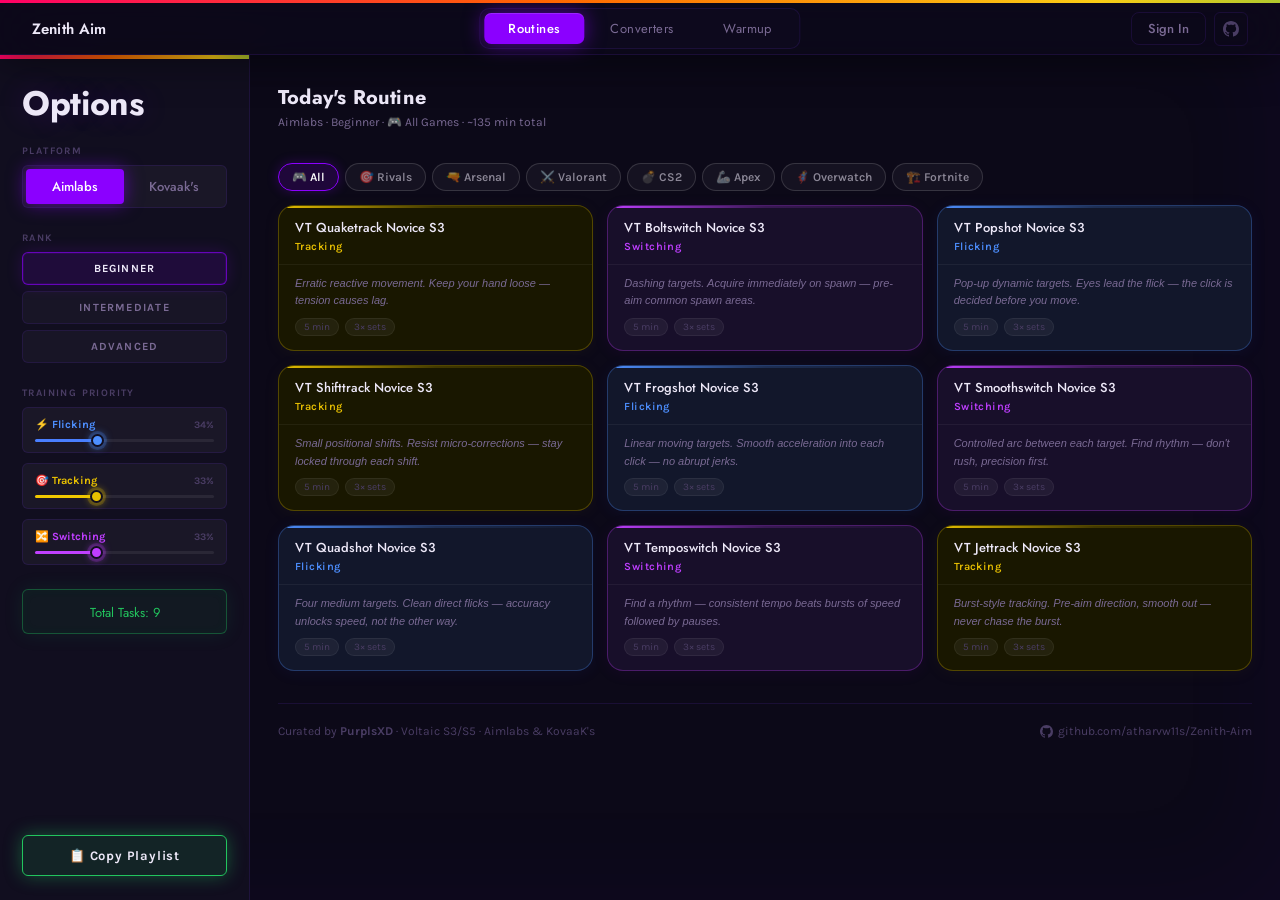
==== commit a6b4fd2e: "Add files via upload" ====
--- a/index.html
+++ b/index.html
@@ -5,7 +5,7 @@
   <meta name="viewport" content="width=device-width, initial-scale=1.0">
   <title>Zenith Aim by PurplsXD</title>
   <meta name="description" content="Daily aim training routines, sensitivity converters, FOV calculators and 3D warmup games.">
-  <link rel="stylesheet" href="styles.css?v=20">
+  <link rel="stylesheet" href="styles.css?v=21">
   <link rel="preconnect" href="https://fonts.googleapis.com">
   <link rel="preconnect" href="https://fonts.gstatic.com" crossorigin>
   <link href="https://fonts.googleapis.com/css2?family=Jost:ital,wght@0,300;0,400;0,500;0,600;0,700;0,800;0,900;1,400&family=Karla:ital,wght@0,400;0,500;0,600;0,700;0,800;1,400;1,500&family=Oswald:wght@400;500;600;700&display=swap" rel="stylesheet">
@@ -472,9 +472,9 @@
 <script src="https://www.gstatic.com/firebasejs/9.23.0/firebase-app-compat.js"></script>
 <script src="https://www.gstatic.com/firebasejs/9.23.0/firebase-auth-compat.js"></script>
 <script src="https://www.gstatic.com/firebasejs/9.23.0/firebase-database-compat.js"></script>
-<script src="auth.js?v=20"></script>
-<script src="scores.js?v=20"></script>
-<script src="script.js?v=20"></script>
+<script src="auth.js?v=21"></script>
+<script src="scores.js?v=21"></script>
+<script src="script.js?v=21"></script>
 
   <!-- Auth Modal -->
   <div class="auth-modal-bg" id="authModalBg">
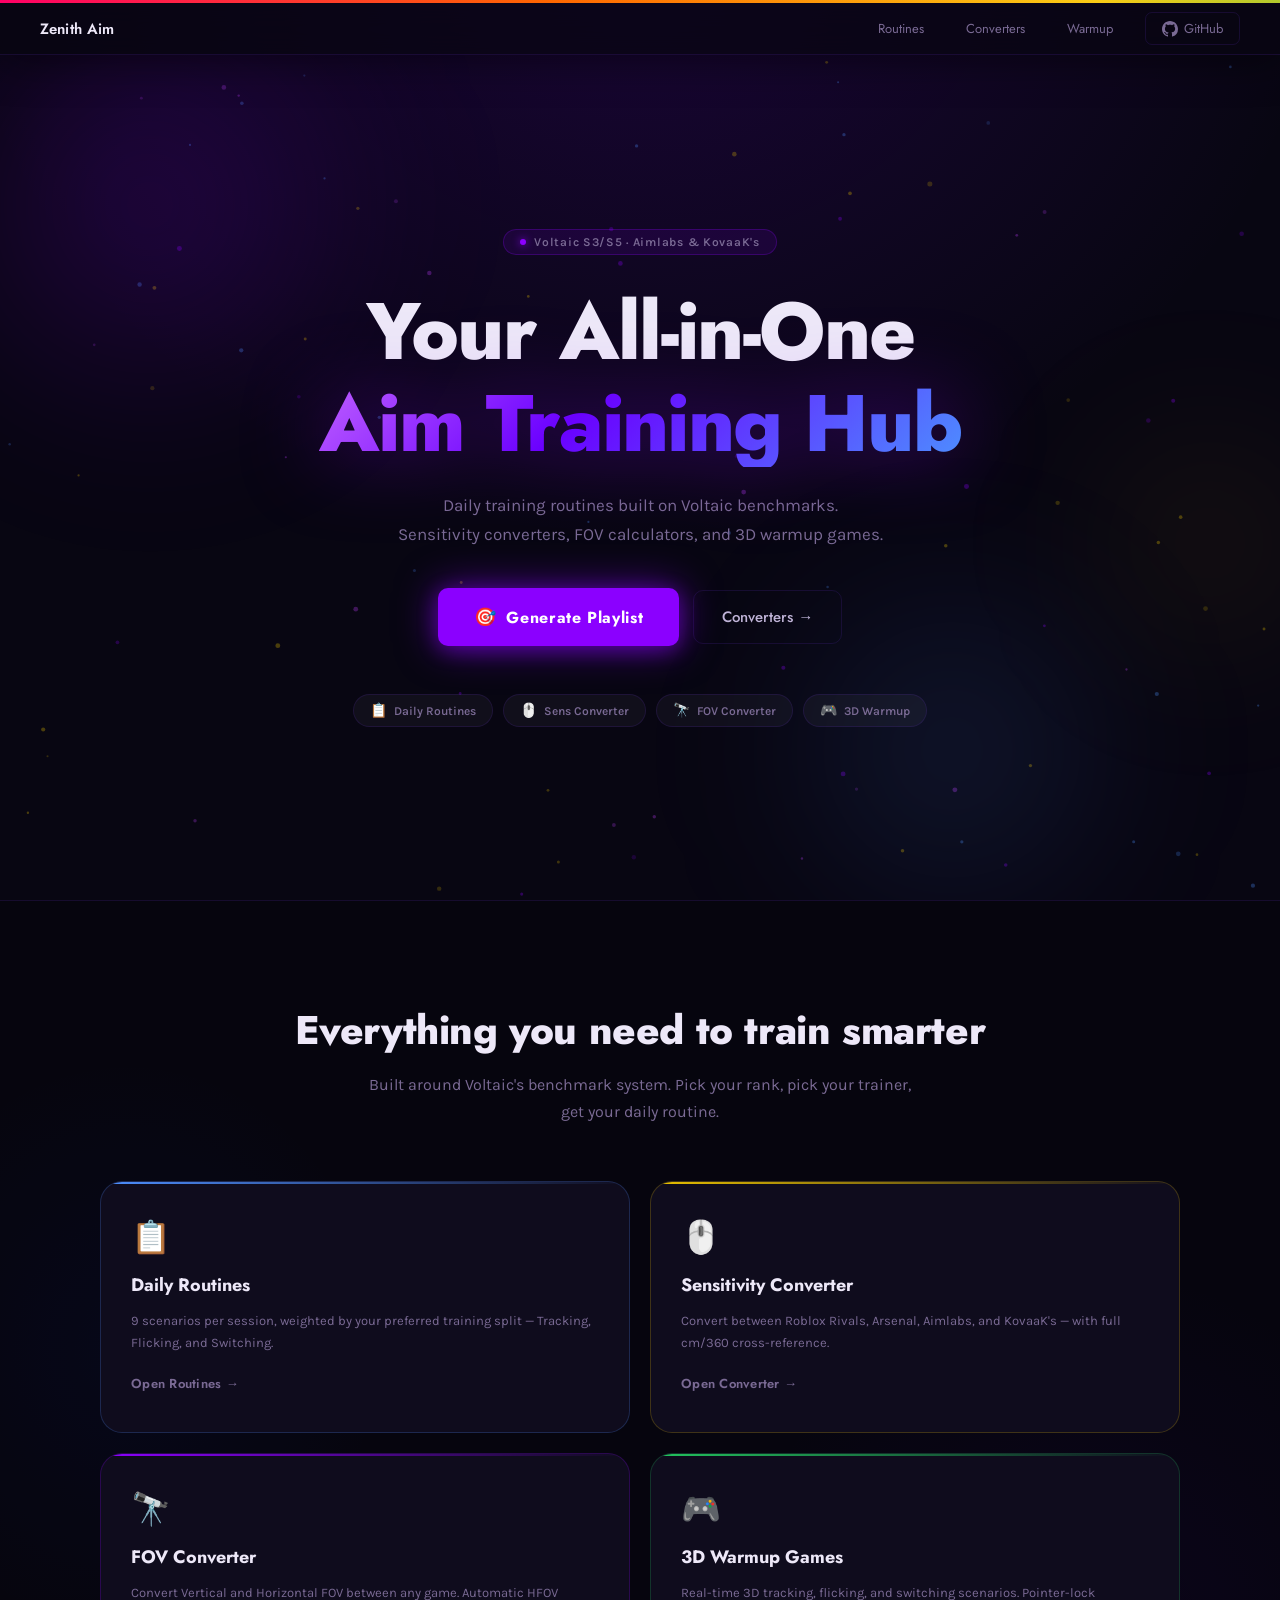
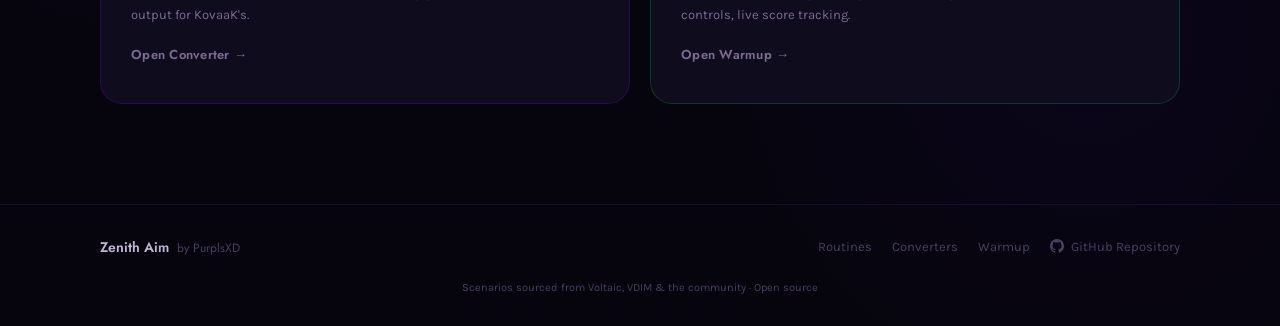
==== commit 284f4bfd: "Update print statement from 'Hello' to 'Goodbye'" ====
--- a/index.html
+++ b/index.html
@@ -4,512 +4,156 @@
   <meta charset="UTF-8">
   <meta name="viewport" content="width=device-width, initial-scale=1.0">
   <title>Zenith Aim by PurplsXD</title>
-  <meta name="description" content="Daily aim training routines, sensitivity converters, FOV calculators and 3D warmup games.">
-  <link rel="stylesheet" href="styles.css?v=21">
+  <meta name="description" content="Daily aim training routines, sensitivity & FOV converters, and 3D warmup games. Powered by Voltaic benchmarks.">
+  <link rel="stylesheet" href="styles.css?v=7">
+  <link rel="stylesheet" href="landing.css?v=7">
   <link rel="preconnect" href="https://fonts.googleapis.com">
   <link rel="preconnect" href="https://fonts.gstatic.com" crossorigin>
   <link href="https://fonts.googleapis.com/css2?family=Jost:ital,wght@0,300;0,400;0,500;0,600;0,700;0,800;0,900;1,400&family=Karla:ital,wght@0,400;0,500;0,600;0,700;0,800;1,400;1,500&family=Oswald:wght@400;500;600;700&display=swap" rel="stylesheet">
   <link rel="manifest" href="manifest.json">
-<script>sessionStorage.setItem("zenith_section","routines");</script>
 </head>
-<body>
-<div class="app-frame">
+<body class="landing-body">
 
+  <!-- Animated rainbow bar -->
   <div class="page-rainbow"></div>
 
-  <nav class="nav" id="nav">
+  <!-- NAV -->
+  <nav class="nav land-nav">
     <div class="nav-brand">
-      <a href="index.html" class="nav-home-link">
-        <span class="nav-title">Zenith Aim</span>
-        
-      </a>
+      <span class="nav-title">Zenith Aim</span>
+      
     </div>
-    <div class="nav-links">
-      <a href="routines/" class="nav-link active" data-section="routines">Routines</a>
-      <a href="converters/" class="nav-link" data-section="converters">Converters</a>
-      <a href="warmup/" class="nav-link" data-section="warmup">Warmup</a>
-    </div>
-    <div class="nav-right-app">
-      <button class="nav-signin-btn" id="navSignInBtn" onclick="Auth.openModal()">Sign In</button>
-      <a href="https://github.com/atharvw11s/Zenith-Aim" target="_blank" rel="noopener" class="nav-gh-app" title="GitHub Repository">
+    <div class="land-nav-right">
+      <a href="routines/" class="nav-pill">Routines</a>
+      <a href="converters/" class="nav-pill">Converters</a>
+      <a href="warmup/" class="nav-pill">Warmup</a>
+      <a href="https://github.com/atharvw11s/Zenith-Aim" target="_blank" rel="noopener" class="nav-gh">
         <svg width="16" height="16" viewBox="0 0 16 16" fill="currentColor"><path d="M8 0C3.58 0 0 3.58 0 8c0 3.54 2.29 6.53 5.47 7.59.4.07.55-.17.55-.38 0-.19-.01-.82-.01-1.49-2.01.37-2.53-.49-2.69-.94-.09-.23-.48-.94-.82-1.13-.28-.15-.68-.52-.01-.53.63-.01 1.08.58 1.23.82.72 1.21 1.87.87 2.33.66.07-.52.28-.87.51-1.07-1.78-.2-3.64-.89-3.64-3.95 0-.87.31-1.59.82-2.15-.08-.2-.36-1.02.08-2.12 0 0 .67-.21 2.2.82.64-.18 1.32-.27 2-.27.68 0 1.36.09 2 .27 1.53-1.04 2.2-.82 2.2-.82.44 1.1.16 1.92.08 2.12.51.56.82 1.27.82 2.15 0 3.07-1.87 3.75-3.65 3.95.29.25.54.73.54 1.48 0 1.07-.01 1.93-.01 2.2 0 .21.15.46.55.38A8.013 8.013 0 0016 8c0-4.42-3.58-8-8-8z"/></svg>
+        GitHub
       </a>
     </div>
   </nav>
 
-  <main id="app">
+  <!-- HERO -->
+  <section class="hero">
+    <!-- Background particles canvas -->
+    <canvas class="hero-canvas" id="heroCanvas"></canvas>
 
-    <!-- ═══ ROUTINES ═══ -->
-    <section id="routines" class="section active">
-      <div class="routines-layout">
-        <aside class="settings-panel" id="settingsPanel">
-          <div class="panel-rainbow"></div>
-          <div class="panel-inner">
-            <h2 class="panel-title">Options</h2>
-            <div class="setting-block">
-              <label class="setting-label">Platform</label>
-              <div class="trainer-toggle" id="trainerToggle">
-                <button class="toggle-btn active" data-trainer="aimlabs">Aimlabs</button>
-                <div class="toggle-sep"></div>
-                <button class="toggle-btn" data-trainer="kovaaks">Kovaak's</button>
-              </div>
-            </div>
-            <div class="setting-block">
-              <label class="setting-label">Rank</label>
-              <div class="rank-selector" id="rankSelector">
-                <button class="rank-btn active" data-rank="beginner">Beginner</button>
-                <button class="rank-btn" data-rank="intermediate">Intermediate</button>
-                <button class="rank-btn" data-rank="advanced">Advanced</button>
-              </div>
-            </div>
-            <div class="setting-block">
-              <label class="setting-label">Training Priority</label>
-              <div class="sliders-wrap">
-                <div class="slider-row">
-                  <div class="slider-header">
-                    <span class="sl-label flicking-label">⚡ Flicking</span>
-                    <span class="sl-val" id="flickingVal">34%</span>
-                  </div>
-                  <input type="range" class="pslider flicking-slider" id="flickingSlider" min="0" max="100" value="34">
-                </div>
-                <div class="slider-row">
-                  <div class="slider-header">
-                    <span class="sl-label tracking-label">🎯 Tracking</span>
-                    <span class="sl-val" id="trackingVal">33%</span>
-                  </div>
-                  <input type="range" class="pslider tracking-slider" id="trackingSlider" min="0" max="100" value="33">
-                </div>
-                <div class="slider-row">
-                  <div class="slider-header">
-                    <span class="sl-label switching-label">🔀 Switching</span>
-                    <span class="sl-val" id="switchingVal">33%</span>
-                  </div>
-                  <input type="range" class="pslider switching-slider" id="switchingSlider" min="0" max="100" value="33">
-                </div>
-              </div>
-            </div>
-            <div class="total-tasks-box">
-              <span class="total-tasks-lbl">Total Tasks: <span id="totalTasks">9</span></span>
-            </div>
-            <div class="panel-spacer"></div>
-            <span id="playlistMeta" style="display:none"></span>
-            <span id="estTime"      style="display:none"></span>
-            <span id="navStatus"    style="display:none"></span>
-            <button class="btn-copy" id="copyPlaylist">📋 Copy Playlist</button>
-          </div>
-        </aside>
+    <!-- Floating glow orbs -->
+    <div class="orb orb-1"></div>
+    <div class="orb orb-2"></div>
+    <div class="orb orb-3"></div>
 
-        <div class="playlist-area">
-          <div class="playlist-heading">
-            <div>
-              <h1 class="playlist-title">Today's Routine</h1>
-              <p class="playlist-subtitle" id="playlistSubtitle">Generating playlist…</p>
-            </div>
-          </div>
-          <!-- GAME FILTER BAR -->
-          <div class="game-filter-bar" id="gameFilterBar">
-            <button class="game-filter-btn active" data-game="all">🎮 All</button>
-            <button class="game-filter-btn" data-game="rivals">🎯 Rivals</button>
-            <button class="game-filter-btn" data-game="arsenal">🔫 Arsenal</button>
-            <button class="game-filter-btn" data-game="valorant">⚔️ Valorant</button>
-            <button class="game-filter-btn" data-game="cs2">💣 CS2</button>
-            <button class="game-filter-btn" data-game="apex">🦾 Apex</button>
-            <button class="game-filter-btn" data-game="overwatch">🦸 Overwatch</button>
-            <button class="game-filter-btn" data-game="fortnite">🏗️ Fortnite</button>
-          </div>
-          <div class="task-grid" id="taskGrid"></div>
-          <footer class="app-footer">
-            <div class="app-footer-inner">
-              <span>Curated by <strong>PurplsXD</strong> · Voltaic S3/S5 · Aimlabs &amp; KovaaK's</span>
-              <a href="https://github.com/atharvw11s/Zenith-Aim" target="_blank" rel="noopener" class="footer-gh-link">
-                <svg width="13" height="13" viewBox="0 0 16 16" fill="currentColor" style="vertical-align:-1px;margin-right:5px"><path d="M8 0C3.58 0 0 3.58 0 8c0 3.54 2.29 6.53 5.47 7.59.4.07.55-.17.55-.38 0-.19-.01-.82-.01-1.49-2.01.37-2.53-.49-2.69-.94-.09-.23-.48-.94-.82-1.13-.28-.15-.68-.52-.01-.53.63-.01 1.08.58 1.23.82.72 1.21 1.87.87 2.33.66.07-.52.28-.87.51-1.07-1.78-.2-3.64-.89-3.64-3.95 0-.87.31-1.59.82-2.15-.08-.2-.36-1.02.08-2.12 0 0 .67-.21 2.2.82.64-.18 1.32-.27 2-.27.68 0 1.36.09 2 .27 1.53-1.04 2.2-.82 2.2-.82.44 1.1.16 1.92.08 2.12.51.56.82 1.27.82 2.15 0 3.07-1.87 3.75-3.65 3.95.29.25.54.73.54 1.48 0 1.07-.01 1.93-.01 2.2 0 .21.15.46.55.38A8.013 8.013 0 0016 8c0-4.42-3.58-8-8-8z"/></svg>
-                github.com/atharvw11s/Zenith-Aim
-              </a>
-            </div>
-          </footer>
+    <div class="hero-content">
+      <!-- Badge -->
+      <div class="hero-badge">
+        <span class="hb-dot"></span>
+        <span>Voltaic S3/S5 · Aimlabs &amp; KovaaK's</span>
+      </div>
+
+      <!-- Title -->
+      <h1 class="hero-title">
+        <span class="ht-line">Your All-in-One</span>
+        <span class="ht-line ht-glow">Aim Training Hub</span>
+      </h1>
+
+      <!-- Subtitle -->
+      <p class="hero-sub">
+        Daily training routines built on Voltaic benchmarks.<br>
+        Sensitivity converters, FOV calculators, and 3D warmup games.
+      </p>
+
+      <!-- CTA buttons -->
+      <div class="hero-ctas">
+        <a href="routines/" class="cta-primary">
+          <span class="cta-icon">🎯</span>
+          Generate Playlist
+        </a>
+        <a href="converters/" class="cta-secondary">Converters →</a>
+      </div>
+
+      <!-- Feature pills -->
+      <div class="hero-pills">
+        <div class="feat-pill">
+          <span class="fp-icon">📋</span>
+          <span>Daily Routines</span>
+        </div>
+        <div class="feat-pill">
+          <span class="fp-icon">🖱️</span>
+          <span>Sens Converter</span>
+        </div>
+        <div class="feat-pill">
+          <span class="fp-icon">🔭</span>
+          <span>FOV Converter</span>
+        </div>
+        <div class="feat-pill">
+          <span class="fp-icon">🎮</span>
+          <span>3D Warmup</span>
         </div>
       </div>
-    </section>
+    </div>
+  </section>
 
-    <!-- ═══ CONVERTERS ═══ -->
-    <section id="converters" class="section">
-      <div class="conv-section-wrap">
-        <h1 class="conv-page-title">CONVERTERS</h1>
-        <div class="converters-grid">
+  <!-- FEATURES SECTION -->
+  <section class="features">
+    <div class="features-wrap">
+      <h2 class="feat-heading">Everything you need to train smarter</h2>
+      <p class="feat-sub">Built around Voltaic's benchmark system. Pick your rank, pick your trainer, get your daily routine.</p>
 
-          <!-- Sensitivity Converter -->
-          <div class="conv-card">
-            <h3 class="conv-card-title">Sensitivity Converter</h3>
-            <div class="conv-body">
-              <div class="conv-fromto-row">
-                <div class="field-group">
-                  <label class="field-label">Convert From</label>
-                  <select id="sensFrom" class="field-select">
-                    <optgroup label="Roblox FPS">
-                      <option value="rivals" selected>Roblox Rivals</option>
-                      <option value="arsenal">Roblox Arsenal</option>
-                    </optgroup>
-                    <optgroup label="Aim Trainers">
-                      <option value="aimlabs">Aimlabs</option>
-                      <option value="kovaaks">Kovaak's</option>
-                    </optgroup>
-                    <optgroup label="FPS Games">
-                      <option value="valorant">Valorant</option>
-                    </optgroup>
-                  </select>
-                </div>
-                <button class="swap-btn" id="sensSwapBtn" title="Swap">⇄</button>
-                <div class="field-group">
-                  <label class="field-label">Convert To</label>
-                  <select id="sensTo" class="field-select">
-                    <optgroup label="Roblox FPS">
-                      <option value="rivals">Roblox Rivals</option>
-                      <option value="arsenal">Roblox Arsenal</option>
-                    </optgroup>
-                    <optgroup label="Aim Trainers">
-                      <option value="aimlabs" selected>Aimlabs</option>
-                      <option value="kovaaks">Kovaak's</option>
-                    </optgroup>
-                    <optgroup label="FPS Games">
-                      <option value="valorant">Valorant</option>
-                    </optgroup>
-                  </select>
-                </div>
-              </div>
-              <div class="conv-inputs-row">
-                <div class="field-group" style="flex:1">
-                  <label class="field-label" id="sensFromLabel">Camera Sensitivity</label>
-                  <input type="text" id="rivalsSens" class="field-input" placeholder="e.g. 0.5">
-                </div>
-                <div class="field-group" id="sensMultiplierRow" style="display:none;flex:1">
-                  <label class="field-label">In-Game Slider <span style="font-size:10px;opacity:.5">(default 100%)</span></label>
-                  <input type="text" id="rivalsMultiplier" class="field-input" placeholder="100%">
-                </div>
-              </div>
-              <div class="dpi-row">
-                <div class="field-group">
-                  <label class="field-label">From DPI</label>
-                  <input type="number" id="mouseDPIFrom" class="field-input" placeholder="800" step="1" min="100" max="32000" value="800">
-                </div>
-                <button class="dpi-lock-btn" id="dpiLockBtn" title="Link DPIs" aria-label="Lock DPIs">
-                  <svg viewBox="0 0 24 24" width="18" height="18" fill="none" stroke="currentColor" stroke-width="2.2" stroke-linecap="round" stroke-linejoin="round">
-                    <rect x="3" y="11" width="18" height="11" rx="2" ry="2"/>
-                    <path class="lock-shackle" d="M7 11V7a5 5 0 0 1 10 0v4"/>
-                  </svg>
-                </button>
-                <div class="field-group">
-                  <label class="field-label">To DPI</label>
-                  <input type="number" id="mouseDPITo" class="field-input" placeholder="800" step="1" min="100" max="32000" value="800">
-                </div>
-              </div>
-              <div class="sens-result-box" id="sensResult">
-                <p class="sens-result-label" id="sensResultLabel">Calculated Sensitivity:</p>
-                <p class="sens-result-value" id="sensOutput">—</p>
-                <p class="sens-result-note" id="sensNote">Enter your sensitivity and DPI above</p>
-                <div class="rivals-sens-notice" id="sensRivalsNote" style="display:none">
-                  ⚠️ Set your <strong>Rivals In-Game Slider to 1</strong> (or 100%) if not already — then change your <strong>Roblox Camera Sensitivity</strong> to the value above.
-                </div>
-                
-                <span id="sensDpiLabel" style="display:none"></span>
-                <span id="sensDpiVal"   style="display:none"></span>
-              </div>
-              <div class="sens-quick" id="sensQuick" style="display:none">
-                <p class="sq-title">All platforms — same aim feel</p>
-                <div class="sq-grid" id="sqGrid"></div>
-              </div>
-            </div>
-          </div>
+      <div class="feat-grid">
 
-          <!-- FOV Converter -->
-          <div class="conv-card">
-            <h3 class="conv-card-title">FOV Converter</h3>
-            <div class="conv-body">
-              <div class="conv-fromto-row">
-                <div class="field-group">
-                  <label class="field-label">Convert From</label>
-                  <select id="fovFrom" class="field-select">
-                    <option value="rivals" selected>Roblox Rivals</option>
-                    <option value="arsenal">Roblox Arsenal</option>
-                    <option value="aimlabs">Aimlabs</option>
-                    <option value="kovaaks">Kovaak's</option>
-                  </select>
-                </div>
-                <button class="swap-btn" id="fovSwapBtn" title="Swap">⇄</button>
-                <div class="field-group">
-                  <label class="field-label">Convert To</label>
-                  <select id="fovTo" class="field-select">
-                    <option value="rivals">Roblox Rivals</option>
-                    <option value="arsenal">Roblox Arsenal</option>
-                    <option value="aimlabs">Aimlabs</option>
-                    <option value="kovaaks" selected>Kovaak's</option>
-                  </select>
-                </div>
-              </div>
-              <div class="conv-inputs-row">
-                <div class="field-group">
-                  <label class="field-label" id="fovFromLabel">Vertical FOV</label>
-                  <input type="number" id="robloxVFOV" class="field-input" placeholder="80" min="1" max="179" value="80">
-                </div>
-                <div class="field-group">
-                  <label class="field-label">Aspect Ratio</label>
-                  <select id="fovAspect" class="field-select">
-                    <option value="1.7778" selected>16:9 (Standard)</option>
-                    <option value="1.6">16:10</option>
-                    <option value="1.3333">4:3</option>
-                    <option value="2.3333">21:9 (Ultra)</option>
-                  </select>
-                </div>
-              </div>
-              <button class="btn-calc-fov" id="convertFOV">CALCULATE</button>
-              <div class="fov-result-row" id="fovResult">
-                <div class="fov-result-col">
-                  <p class="fov-result-lbl" id="fovResultLabel">Calculated FOV</p>
-                  <p class="fov-result-val" id="fovOutput">0</p>
-                </div>
-                <div class="fov-result-col">
-                  <p class="fov-result-lbl">FOV Type</p>
-                  <p class="fov-result-val fov-type-val" id="fovType">Vertical</p>
-                </div>
-              </div>
-              <div id="fovHfovRow" style="display:none;padding:10px 0 0">
-                <p class="fov-result-lbl" style="margin-bottom:4px">Equivalent HFOV (KovaaK's)</p>
-                <p class="fov-result-val" id="fovHfovOut" style="font-size:22px">—</p>
-              </div>
-              <div class="fov-note-box" id="fovNoteBox" style="display:none">
-                <p id="fovNote" class="fov-note-text"></p>
-                <p id="fovExtraNote" class="fov-note-text fov-note-sub"></p>
-              </div>
-            </div>
-          </div>
-
+        <div class="feat-card fc-blue">
+          <div class="fc-icon">📋</div>
+          <h3 class="fc-title">Daily Routines</h3>
+          <p class="fc-desc">9 scenarios per session, weighted by your preferred training split — Tracking, Flicking, and Switching.</p>
+          <a href="routines/" class="fc-link">Open Routines →</a>
         </div>
 
-        <div class="formula-note">
-          <span class="fn-icon">ℹ️</span>
-          <div>
-            <strong>Sensitivity:</strong>
-            Rivals &amp; Arsenal yaw = 0.4 · Aimlabs yaw = 0.05 · KovaaK's yaw = 0.022 ·
-            Formula: <code>toSens = (fromDPI × fromYaw × effectiveSens) / (toDPI × toYaw)</code><br>
-            <strong>FOV:</strong>
-            Rivals default 80 VFOV · Arsenal &amp; Aimlabs default 70 VFOV · KovaaK's uses HFOV ·
-            Formula: <code>HFOV = 2·atan(tan(VFOV/2)·aspect)</code>
-          </div>
+        <div class="feat-card fc-yellow">
+          <div class="fc-icon">🖱️</div>
+          <h3 class="fc-title">Sensitivity Converter</h3>
+          <p class="fc-desc">Convert between Roblox Rivals, Arsenal, Aimlabs, and KovaaK's — with full cm/360 cross-reference.</p>
+          <a href="converters/" class="fc-link">Open Converter →</a>
         </div>
 
-        <footer class="app-footer">
-          <div class="app-footer-inner">
-            <span>Curated by <strong>PurplsXD</strong> · Voltaic S3/S5 · Aimlabs &amp; KovaaK's</span>
-            <a href="https://github.com/atharvw11s/Zenith-Aim" target="_blank" rel="noopener" class="footer-gh-link">
-              <svg width="13" height="13" viewBox="0 0 16 16" fill="currentColor" style="vertical-align:-1px;margin-right:5px"><path d="M8 0C3.58 0 0 3.58 0 8c0 3.54 2.29 6.53 5.47 7.59.4.07.55-.17.55-.38 0-.19-.01-.82-.01-1.49-2.01.37-2.53-.49-2.69-.94-.09-.23-.48-.94-.82-1.13-.28-.15-.68-.52-.01-.53.63-.01 1.08.58 1.23.82.72 1.21 1.87.87 2.33.66.07-.52.28-.87.51-1.07-1.78-.2-3.64-.89-3.64-3.95 0-.87.31-1.59.82-2.15-.08-.2-.36-1.02.08-2.12 0 0 .67-.21 2.2.82.64-.18 1.32-.27 2-.27.68 0 1.36.09 2 .27 1.53-1.04 2.2-.82 2.2-.82.44 1.1.16 1.92.08 2.12.51.56.82 1.27.82 2.15 0 3.07-1.87 3.75-3.65 3.95.29.25.54.73.54 1.48 0 1.07-.01 1.93-.01 2.2 0 .21.15.46.55.38A8.013 8.013 0 0016 8c0-4.42-3.58-8-8-8z"/></svg>
-              github.com/atharvw11s/Zenith-Aim
-            </a>
-          </div>
-        </footer>
-      </div>
-    </section>
-
-    <!-- ═══ WARMUP ═══ -->
-    <section id="warmup" class="section">
-      <div class="warmup-section-wrap">
-        <div class="warmup-header-row">
-          <div>
-            <h1 class="warmup-title">3D Warmup</h1>
-            <p class="warmup-sub">Lock your cursor &amp; warm up before your aim trainer session</p>
-          </div>
-          <div class="warmup-controls">
-            <div class="wc-group">
-              <label class="wc-label">Duration</label>
-              <select id="gameDuration" class="wc-select">
-                <option value="15">15 sec</option>
-                <option value="30" selected>30 sec</option>
-                <option value="60">60 sec</option>
-              </select>
-            </div>
-            <div class="wc-group">
-              <label class="wc-label">Mouse Sensitivity</label>
-              <input type="number" id="gameSensitivity" class="wc-input" placeholder="0.0022" step="0.0001" min="0.0001" max="1" value="0.0022">
-            </div>
-            <div class="wc-group">
-              <label class="wc-label">Difficulty</label>
-              <select id="gameDifficulty" class="wc-select">
-                <option value="easy">Easy</option>
-                <option value="medium" selected>Medium</option>
-                <option value="hard">Hard</option>
-              </select>
-            </div>
-            <button class="btn-restart" id="restartGame">↺ Restart</button>
-            <button class="btn-restart btn-fullscreen" id="fullscreenBtn">⛶ Fullscreen</button>
-          </div>
+        <div class="feat-card fc-purple">
+          <div class="fc-icon">🔭</div>
+          <h3 class="fc-title">FOV Converter</h3>
+          <p class="fc-desc">Convert Vertical and Horizontal FOV between any game. Automatic HFOV output for KovaaK's.</p>
+          <a href="converters/" class="fc-link">Open Converter →</a>
         </div>
 
-        <div class="game-tabs" id="gameTabs">
-          <button class="game-tab active" data-game="tracking">
-            <span class="gt-icon">🎯</span>
-            <div class="gt-text"><span class="gt-name">Tracking</span><span class="gt-desc">Follow a moving sphere</span></div>
-          </button>
-          <button class="game-tab" data-game="flicking">
-            <span class="gt-icon">⚡</span>
-            <div class="gt-text"><span class="gt-name">Flicking</span><span class="gt-desc">Fast target acquisition</span></div>
-          </button>
-          <button class="game-tab" data-game="switching">
-            <span class="gt-icon">🔀</span>
-            <div class="gt-text"><span class="gt-name">Switching</span><span class="gt-desc">Rapid multi-target</span></div>
-          </button>
+        <div class="feat-card fc-green">
+          <div class="fc-icon">🎮</div>
+          <h3 class="fc-title">3D Warmup Games</h3>
+          <p class="fc-desc">Real-time 3D tracking, flicking, and switching scenarios. Pointer-lock controls, live score tracking.</p>
+          <a href="warmup/" class="fc-link">Open Warmup →</a>
         </div>
 
-
-        <!-- WARMUP GAME FILTER BAR -->
-        <div class="game-filter-bar warmup-game-filter-bar" id="warmupGameFilterBar">
-          <button class="warmup-game-btn active" data-wgame="all">🎮 General</button>
-          <button class="warmup-game-btn" data-wgame="rivals">🎯 Rivals</button>
-          <button class="warmup-game-btn" data-wgame="arsenal">🔫 Arsenal</button>
-          <button class="warmup-game-btn" data-wgame="valorant">⚔️ Valorant</button>
-          <button class="warmup-game-btn" data-wgame="cs2">💣 CS2</button>
-          <button class="warmup-game-btn" data-wgame="apex">🦾 Apex</button>
-        </div>
-        <div class="warmup-game-banner" id="warmupGameBanner" style="display:none"></div>
-
-        <div class="warmup-hud" id="warmupHUD">
-          <div class="hud-stat"><span class="hud-num" id="wScore">0</span><span class="hud-lbl" id="wScoreLbl">Score</span></div>
-          <div class="hud-stat hud-center"><span class="hud-num" id="wTimer">30</span><span class="hud-lbl">Seconds</span></div>
-          <div class="hud-stat"><span class="hud-num" id="wAccuracy">—</span><span class="hud-lbl">Accuracy</span></div>
-          <div class="hud-stat"><span class="hud-num" id="wBest">—</span><span class="hud-lbl">Best</span></div>
-        </div>
-
-        <div class="canvas-wrap" id="canvasWrap">
-          <canvas id="warmupCanvas"></canvas>
-          <div class="crosshair" id="crosshair">
-            <div class="ch-line ch-t"></div><div class="ch-line ch-b"></div>
-            <div class="ch-line ch-l"></div><div class="ch-line ch-r"></div>
-            <div class="ch-dot"></div>
-          </div>
-          <div class="hit-ring" id="hitRing"></div>
-          <div class="canvas-overlay" id="canvasOverlay">
-            <div class="overlay-inner">
-              <div class="overlay-game-badge tracking" id="overlayBadge">🎯 TRACKING</div>
-              <div class="overlay-title tracking-title" id="overlayTitle">READY?</div>
-              <div class="overlay-sub" id="overlaySub">Click Begin to lock your cursor and start the round</div>
-              <button class="btn-begin tracking-btn" id="btnStartGame">▶ Begin Warmup</button>
-            </div>
-          </div>
-          <div class="pointer-prompt" id="pointerPrompt">Click anywhere to regain cursor lock</div>
-        </div>
-
-        <div class="game-tips" id="gameTips">
-          <span class="tip-badge">💡 Tip</span>
-          <p class="tip-text" id="tipText">Keep your crosshair ahead of the target — predict its path rather than chasing it.</p>
-        </div>
-
-        <!-- Leaderboard -->
-        <div class="leaderboard-wrap">
-          <div class="lb-header">
-            <div class="lb-title-row">
-              <h2 class="lb-title">🏆 Global Leaderboard</h2>
-              <div class="lb-mode-tabs">
-                <button class="lb-tab active" data-lbmode="tracking">Tracking</button>
-                <button class="lb-tab" data-lbmode="flicking">Flicking</button>
-                <button class="lb-tab" data-lbmode="switching">Switching</button>
-              </div>
-            </div>
-            <p class="lb-sub" id="lbWeekLabel">Top scores this week — resets every Monday</p>
-          </div>
-          <div class="lb-body">
-            <table class="lb-table">
-              <thead>
-                <tr>
-                  <th class="lb-rank-col">#</th>
-                  <th>Player</th>
-                  <th class="lb-score-col">Score</th>
-                  <th class="lb-diff-col">Difficulty</th>
-                  <th class="lb-date-col">Date</th>
-                </tr>
-              </thead>
-              <tbody id="lbTableBody">
-                <tr><td colspan="5" class="lb-loading">Loading scores…</td></tr>
-              </tbody>
-            </table>
-          </div>
-        </div>
-
-        <!-- Name prompt modal (shown after a round) -->
-        <div class="name-modal-bg" id="nameModalBg">
-          <div class="name-modal">
-            <div class="nm-badge" id="nmBadge">🎯 TRACKING</div>
-            <h3 class="nm-title">Round Over!</h3>
-            <p class="nm-score">Score: <strong id="nmScore">0</strong></p>
-            <p class="nm-sub">Enter your name to save to the leaderboard</p>
-            <div class="nm-auth-row" id="nmAuthRow" style="display:none">
-              <img class="nm-auth-avatar" id="nmAuthAvatar" src="" alt="">
-              <span class="nm-auth-name" id="nmAuthName"></span>
-              <button class="nm-auth-change" onclick="Auth.openModal()">Change</button>
-            </div>
-            <button class="nm-signin-link" id="nmSignInLink" onclick="Auth.openModal()">🔑 Sign in for cross-device sync</button>
-            <input type="text" id="nmNameInput" class="nm-input" placeholder="Enter your name (required)" maxlength="20" autocomplete="off">
-            <div class="nm-btns">
-              <button class="nm-btn nm-btn-submit" id="nmSubmit">Save Score</button>
-              <button class="nm-btn nm-btn-skip"   id="nmSkip">Skip</button>
-            </div>
-          </div>
-        </div>
-
-        <footer class="app-footer">
-          <div class="app-footer-inner">
-            <span>Curated by <strong>PurplsXD</strong> · Voltaic S3/S5 · Aimlabs &amp; KovaaK's</span>
-            <a href="https://github.com/atharvw11s/Zenith-Aim" target="_blank" rel="noopener" class="footer-gh-link">
-              <svg width="13" height="13" viewBox="0 0 16 16" fill="currentColor" style="vertical-align:-1px;margin-right:5px"><path d="M8 0C3.58 0 0 3.58 0 8c0 3.54 2.29 6.53 5.47 7.59.4.07.55-.17.55-.38 0-.19-.01-.82-.01-1.49-2.01.37-2.53-.49-2.69-.94-.09-.23-.48-.94-.82-1.13-.28-.15-.68-.52-.01-.53.63-.01 1.08.58 1.23.82.72 1.21 1.87.87 2.33.66.07-.52.28-.87.51-1.07-1.78-.2-3.64-.89-3.64-3.95 0-.87.31-1.59.82-2.15-.08-.2-.36-1.02.08-2.12 0 0 .67-.21 2.2.82.64-.18 1.32-.27 2-.27.68 0 1.36.09 2 .27 1.53-1.04 2.2-.82 2.2-.82.44 1.1.16 1.92.08 2.12.51.56.82 1.27.82 2.15 0 3.07-1.87 3.75-3.65 3.95.29.25.54.73.54 1.48 0 1.07-.01 1.93-.01 2.2 0 .21.15.46.55.38A8.013 8.013 0 0016 8c0-4.42-3.58-8-8-8z"/></svg>
-              github.com/atharvw11s/Zenith-Aim
-            </a>
-          </div>
-        </footer>
-
-      </div>
-    </section>
-
-  </main>
-</div>
-
-<div class="toast" id="toast"></div>
-<script src="https://www.gstatic.com/firebasejs/9.23.0/firebase-app-compat.js"></script>
-<script src="https://www.gstatic.com/firebasejs/9.23.0/firebase-auth-compat.js"></script>
-<script src="https://www.gstatic.com/firebasejs/9.23.0/firebase-database-compat.js"></script>
-<script src="auth.js?v=21"></script>
-<script src="scores.js?v=21"></script>
-<script src="script.js?v=21"></script>
-
-  <!-- Auth Modal -->
-  <div class="auth-modal-bg" id="authModalBg">
-    <div class="auth-modal">
-      <button class="auth-close" id="authClose">✕</button>
-      <div id="authSignedOut">
-        <h3 class="auth-title">Sign In</h3>
-        <p class="auth-sub">Sign in to save your personal bests across all devices.</p>
-        <button class="auth-btn auth-btn-google" id="authGoogleBtn">
-          <svg width="18" height="18" viewBox="0 0 48 48"><path fill="#EA4335" d="M24 9.5c3.54 0 6.71 1.22 9.21 3.6l6.85-6.85C35.9 2.38 30.47 0 24 0 14.62 0 6.51 5.38 2.56 13.22l7.98 6.19C12.43 13.72 17.74 9.5 24 9.5z"/><path fill="#4285F4" d="M46.98 24.55c0-1.57-.15-3.09-.38-4.55H24v9.02h12.94c-.58 2.96-2.26 5.48-4.78 7.18l7.73 6c4.51-4.18 7.09-10.36 7.09-17.65z"/><path fill="#FBBC05" d="M10.53 28.59c-.48-1.45-.76-2.99-.76-4.59s.27-3.14.76-4.59l-7.98-6.19C.92 16.46 0 20.12 0 24c0 3.88.92 7.54 2.56 10.78l7.97-6.19z"/><path fill="#34A853" d="M24 48c6.48 0 11.93-2.13 15.89-5.81l-7.73-6c-2.15 1.45-4.92 2.3-8.16 2.3-6.26 0-11.57-4.22-13.47-9.91l-7.98 6.19C6.51 42.62 14.62 48 24 48z"/></svg>
-          Continue with Google
-        </button>
-        <button class="auth-btn auth-btn-github" id="authGithubBtn">
-          <svg width="18" height="18" viewBox="0 0 16 16" fill="currentColor"><path d="M8 0C3.58 0 0 3.58 0 8c0 3.54 2.29 6.53 5.47 7.59.4.07.55-.17.55-.38 0-.19-.01-.82-.01-1.49-2.01.37-2.53-.49-2.69-.94-.09-.23-.48-.94-.82-1.13-.28-.15-.68-.52-.01-.53.63-.01 1.08.58 1.23.82.72 1.21 1.87.87 2.33.66.07-.52.28-.87.51-1.07-1.78-.2-3.64-.89-3.64-3.95 0-.87.31-1.59.82-2.15-.08-.2-.36-1.02.08-2.12 0 0 .67-.21 2.2.82.64-.18 1.32-.27 2-.27.68 0 1.36.09 2 .27 1.53-1.04 2.2-.82 2.2-.82.44 1.1.16 1.92.08 2.12.51.56.82 1.27.82 2.15 0 3.07-1.87 3.75-3.65 3.95.29.25.54.73.54 1.48 0 1.07-.01 1.93-.01 2.2 0 .21.15.46.55.38A8.013 8.013 0 0016 8c0-4.42-3.58-8-8-8z"/></svg>
-          Continue with GitHub
-        </button>
-        <div class="auth-divider"><span>or stay anonymous</span></div>
-        <p class="auth-anon">Scores are saved to this device automatically — sign in to sync across devices.</p>
-      </div>
-      <div id="authSignedIn" style="display:none">
-        <div class="auth-user-info">
-          <img class="auth-avatar" id="authAvatar" src="" alt="">
-          <div>
-            <p class="auth-username" id="authUsername"></p>
-            <p class="auth-email" id="authUserEmail"></p>
-          </div>
-        </div>
-        <div class="auth-name-row">
-          <label class="auth-name-label">Display name</label>
-          <input type="text" id="authDisplayName" class="auth-name-input" placeholder="Your name…" maxlength="20" autocomplete="off">
-        </div>
-        <p class="auth-sub" style="margin-top:8px">Your personal bests are synced across all devices.</p>
-        <button class="auth-btn auth-btn-signout" id="authSignOutBtn">Sign Out</button>
       </div>
     </div>
-  </div>
+  </section>
+
+  <!-- FOOTER -->
+  <footer class="landing-footer">
+    <div class="footer-wrap">
+      <div class="footer-brand">
+        <span class="footer-title">Zenith Aim</span>
+        <span class="footer-by">by PurplsXD</span>
+      </div>
+      <div class="footer-links">
+        <a href="routines/">Routines</a>
+        <a href="converters/">Converters</a>
+        <a href="warmup/">Warmup</a>
+        <a href="https://github.com/atharvw11s/Zenith-Aim" target="_blank" rel="noopener">
+          <svg width="14" height="14" viewBox="0 0 16 16" fill="currentColor" style="vertical-align:-2px;margin-right:4px"><path d="M8 0C3.58 0 0 3.58 0 8c0 3.54 2.29 6.53 5.47 7.59.4.07.55-.17.55-.38 0-.19-.01-.82-.01-1.49-2.01.37-2.53-.49-2.69-.94-.09-.23-.48-.94-.82-1.13-.28-.15-.68-.52-.01-.53.63-.01 1.08.58 1.23.82.72 1.21 1.87.87 2.33.66.07-.52.28-.87.51-1.07-1.78-.2-3.64-.89-3.64-3.95 0-.87.31-1.59.82-2.15-.08-.2-.36-1.02.08-2.12 0 0 .67-.21 2.2.82.64-.18 1.32-.27 2-.27.68 0 1.36.09 2 .27 1.53-1.04 2.2-.82 2.2-.82.44 1.1.16 1.92.08 2.12.51.56.82 1.27.82 2.15 0 3.07-1.87 3.75-3.65 3.95.29.25.54.73.54 1.48 0 1.07-.01 1.93-.01 2.2 0 .21.15.46.55.38A8.013 8.013 0 0016 8c0-4.42-3.58-8-8-8z"/></svg>
+          GitHub Repository
+        </a>
+      </div>
+      <p class="footer-copy">Scenarios sourced from Voltaic, VDIM &amp; the community · Open source</p>
+    </div>
+  </footer>
+
+  <script src="landing.js?v=7"></script>
 </body>
 </html>
--- a/landing.css
+++ b/landing.css
@@ -0,0 +1,385 @@
+/* ================================================================
+   AimRivals — landing.css
+   Landing page specific styles (builds on styles.css base vars)
+   ================================================================ */
+
+.landing-body {
+  overflow-x: hidden;
+}
+
+/* ── Landing Nav ── */
+.land-nav {
+  display: flex;
+  align-items: center;
+  justify-content: space-between;
+  padding: 0 40px;
+  background: rgba(8,6,18,0.75);
+  backdrop-filter: blur(20px);
+  -webkit-backdrop-filter: blur(20px);
+}
+.land-nav-right {
+  display: flex;
+  align-items: center;
+  gap: 6px;
+}
+.nav-pill {
+  padding: 6px 18px;
+  border-radius: 7px;
+  font-family: var(--f-j);
+  font-size: 13px;
+  font-weight: 400;
+  color: var(--tx-3);
+  transition: color .2s, background .2s;
+}
+.nav-pill:hover { color: var(--tx); background: rgba(255,255,255,0.06); }
+.nav-gh {
+  display: flex;
+  align-items: center;
+  gap: 6px;
+  padding: 6px 16px;
+  border: 1px solid var(--bdr);
+  border-radius: 7px;
+  font-family: var(--f-j);
+  font-size: 13px;
+  color: var(--tx-3);
+  margin-left: 8px;
+  transition: all .2s;
+}
+.nav-gh:hover { border-color: var(--bdr-hi); color: var(--tx); background: rgba(139,0,255,0.08); }
+
+/* ══ HERO ══ */
+.hero {
+  position: relative;
+  min-height: calc(100vh - 55px);
+  display: flex;
+  align-items: center;
+  justify-content: center;
+  overflow: hidden;
+  padding: 80px 40px;
+}
+
+/* Background canvas for floating particles */
+.hero-canvas {
+  position: absolute;
+  inset: 0;
+  width: 100%;
+  height: 100%;
+  pointer-events: none;
+  opacity: 0.5;
+}
+
+/* Glow orbs */
+.orb {
+  position: absolute;
+  border-radius: 50%;
+  filter: blur(80px);
+  pointer-events: none;
+  animation: orbFloat 8s ease-in-out infinite;
+}
+.orb-1 {
+  width: 500px; height: 500px;
+  background: radial-gradient(circle, rgba(139,0,255,0.22) 0%, transparent 70%);
+  top: -100px; left: -100px;
+  animation-delay: 0s;
+}
+.orb-2 {
+  width: 400px; height: 400px;
+  background: radial-gradient(circle, rgba(77,143,255,0.16) 0%, transparent 70%);
+  bottom: -50px; right: 10%;
+  animation-delay: -3s;
+}
+.orb-3 {
+  width: 300px; height: 300px;
+  background: radial-gradient(circle, rgba(232,192,0,0.10) 0%, transparent 70%);
+  top: 40%; right: -80px;
+  animation-delay: -5s;
+}
+@keyframes orbFloat {
+  0%,100% { transform: translate(0,0) scale(1); }
+  33%  { transform: translate(30px,-20px) scale(1.05); }
+  66%  { transform: translate(-20px,15px) scale(0.97); }
+}
+
+.hero-content {
+  position: relative;
+  z-index: 2;
+  text-align: center;
+  max-width: 720px;
+}
+
+/* Badge */
+.hero-badge {
+  display: inline-flex;
+  align-items: center;
+  gap: 8px;
+  background: rgba(139,0,255,0.10);
+  border: 1px solid rgba(139,0,255,0.25);
+  border-radius: 20px;
+  padding: 5px 16px;
+  font-family: var(--f-k);
+  font-size: 12px;
+  font-weight: 600;
+  color: var(--tx-3);
+  letter-spacing: 0.06em;
+  margin-bottom: 32px;
+}
+.hb-dot {
+  width: 6px; height: 6px;
+  background: var(--accent);
+  border-radius: 50%;
+  box-shadow: 0 0 8px var(--accent);
+  animation: blink 2s ease-in-out infinite;
+}
+@keyframes blink { 0%,100%{opacity:1} 50%{opacity:.3} }
+
+/* Title */
+.hero-title {
+  display: flex;
+  flex-direction: column;
+  gap: 4px;
+  margin-bottom: 24px;
+}
+.ht-line {
+  display: block;
+  font-family: var(--f-j);
+  font-size: clamp(42px, 7vw, 80px);
+  font-weight: 800;
+  color: var(--tx);
+  line-height: 1.1;
+  letter-spacing: -0.02em;
+}
+.ht-glow {
+  color: transparent;
+  background: linear-gradient(135deg, #bf5fff 0%, #6a00ff 40%, #4d8fff 100%);
+  -webkit-background-clip: text;
+  background-clip: text;
+  filter: drop-shadow(0 0 40px rgba(139,0,255,0.5));
+  animation: gradShift 5s ease-in-out infinite alternate;
+}
+@keyframes gradShift {
+  0%   { filter: drop-shadow(0 0 30px rgba(139,0,255,0.4)); }
+  100% { filter: drop-shadow(0 0 60px rgba(77,143,255,0.5)); }
+}
+
+/* Subtitle */
+.hero-sub {
+  font-family: var(--f-k);
+  font-size: 17px;
+  color: var(--tx-3);
+  line-height: 1.7;
+  margin-bottom: 40px;
+}
+
+/* CTA buttons */
+.hero-ctas {
+  display: flex;
+  align-items: center;
+  justify-content: center;
+  gap: 14px;
+  margin-bottom: 48px;
+  flex-wrap: wrap;
+}
+.cta-primary {
+  display: inline-flex;
+  align-items: center;
+  gap: 10px;
+  padding: 16px 36px;
+  background: var(--accent);
+  color: #fff;
+  border-radius: var(--r);
+  font-family: var(--f-j);
+  font-size: 16px;
+  font-weight: 700;
+  letter-spacing: 0.04em;
+  box-shadow: 0 0 40px var(--accent-glow), 0 4px 20px rgba(139,0,255,0.4);
+  transition: all .28s var(--spring);
+  position: relative;
+  overflow: hidden;
+}
+.cta-primary::before {
+  content: '';
+  position: absolute;
+  inset: 0;
+  background: linear-gradient(135deg, rgba(255,255,255,0.12), transparent);
+  opacity: 0;
+  transition: opacity .28s;
+}
+.cta-primary:hover {
+  transform: translateY(-3px) scale(1.03);
+  box-shadow: 0 0 60px var(--accent-glow), 0 8px 30px rgba(139,0,255,0.5);
+}
+.cta-primary:hover::before { opacity: 1; }
+.cta-primary:active { transform: translateY(0) scale(1); }
+.cta-icon { font-size: 18px; }
+
+.cta-secondary {
+  display: inline-flex;
+  align-items: center;
+  padding: 15px 28px;
+  background: transparent;
+  border: 1px solid var(--bdr);
+  color: var(--tx-2);
+  border-radius: var(--r);
+  font-family: var(--f-j);
+  font-size: 15px;
+  font-weight: 500;
+  transition: all .25s;
+}
+.cta-secondary:hover {
+  border-color: var(--bdr-hi);
+  color: var(--tx);
+  background: rgba(139,0,255,0.07);
+  transform: translateY(-2px);
+}
+
+/* Feature pills */
+.hero-pills {
+  display: flex;
+  align-items: center;
+  justify-content: center;
+  gap: 10px;
+  flex-wrap: wrap;
+}
+.feat-pill {
+  display: flex;
+  align-items: center;
+  gap: 7px;
+  background: rgba(255,255,255,0.04);
+  border: 1px solid var(--bdr);
+  border-radius: 20px;
+  padding: 7px 16px;
+  font-family: var(--f-k);
+  font-size: 12px;
+  font-weight: 600;
+  color: var(--tx-3);
+  transition: all .2s;
+}
+.feat-pill:hover { border-color: var(--bdr-hi); color: var(--tx-2); background: rgba(139,0,255,0.06); }
+.fp-icon { font-size: 14px; }
+
+/* ══ FEATURES SECTION ══ */
+.features {
+  padding: 100px 40px;
+  border-top: 1px solid var(--bdr);
+  background: rgba(0,0,0,0.2);
+}
+.features-wrap { max-width: 1080px; margin: 0 auto; }
+
+.feat-heading {
+  font-family: var(--f-j);
+  font-size: clamp(26px, 4vw, 40px);
+  font-weight: 800;
+  color: var(--tx);
+  text-align: center;
+  margin-bottom: 12px;
+  letter-spacing: -0.01em;
+}
+.feat-sub {
+  font-family: var(--f-k);
+  font-size: 16px;
+  color: var(--tx-3);
+  text-align: center;
+  line-height: 1.7;
+  margin-bottom: 56px;
+  max-width: 560px;
+  margin-left: auto;
+  margin-right: auto;
+}
+
+.feat-grid {
+  display: grid;
+  grid-template-columns: repeat(2, 1fr);
+  gap: 20px;
+}
+@media (max-width: 700px) { .feat-grid { grid-template-columns: 1fr; } }
+
+.feat-card {
+  background: var(--bg-card);
+  border: 1px solid var(--bdr);
+  border-radius: var(--r-xl);
+  padding: 32px 30px;
+  display: flex;
+  flex-direction: column;
+  gap: 12px;
+  transition: transform .28s var(--spring), box-shadow .28s;
+  position: relative;
+  overflow: hidden;
+}
+/* Top accent line */
+.feat-card::before {
+  content: '';
+  position: absolute;
+  top: 0; left: 0; right: 0;
+  height: 2px;
+  border-radius: var(--r-xl) var(--r-xl) 0 0;
+}
+.fc-blue  { border-color: rgba(77,143,255,0.22);  }
+.fc-blue::before  { background: linear-gradient(90deg, var(--flick-col), transparent); }
+.fc-blue:hover    { box-shadow: 0 12px 44px rgba(77,143,255,0.16); }
+.fc-yellow { border-color: rgba(232,192,0,0.22); }
+.fc-yellow::before { background: linear-gradient(90deg, var(--track-col), transparent); }
+.fc-yellow:hover { box-shadow: 0 12px 44px rgba(232,192,0,0.14); }
+.fc-purple { border-color: rgba(139,0,255,0.22); }
+.fc-purple::before { background: linear-gradient(90deg, var(--accent), transparent); }
+.fc-purple:hover { box-shadow: 0 12px 44px rgba(139,0,255,0.16); }
+.fc-green  { border-color: rgba(34,197,94,0.22); }
+.fc-green::before  { background: linear-gradient(90deg, var(--green), transparent); }
+.fc-green:hover  { box-shadow: 0 12px 44px rgba(34,197,94,0.14); }
+
+.feat-card:hover { transform: translateY(-5px); }
+
+.fc-icon  { font-size: 32px; }
+.fc-title { font-family: var(--f-j); font-size: 18px; font-weight: 700; color: var(--tx); }
+.fc-desc  { font-family: var(--f-k); font-size: 13px; color: var(--tx-3); line-height: 1.7; flex: 1; }
+.fc-link  {
+  font-family: var(--f-j);
+  font-size: 13px;
+  font-weight: 600;
+  color: var(--tx-3);
+  letter-spacing: 0.02em;
+  align-self: flex-start;
+  padding: 7px 0;
+  transition: color .2s;
+}
+.fc-blue .fc-link:hover   { color: var(--flick-col); }
+.fc-yellow .fc-link:hover { color: var(--track-col); }
+.fc-purple .fc-link:hover { color: var(--accent); }
+.fc-green .fc-link:hover  { color: var(--green); }
+
+/* ══ FOOTER ══ */
+.landing-footer {
+  border-top: 1px solid var(--bdr);
+  padding: 32px 40px;
+  background: rgba(0,0,0,0.25);
+}
+.footer-wrap {
+  max-width: 1080px;
+  margin: 0 auto;
+  display: flex;
+  align-items: center;
+  justify-content: space-between;
+  flex-wrap: wrap;
+  gap: 16px;
+}
+.footer-brand { display: flex; align-items: baseline; gap: 8px; }
+.footer-title  { font-family: var(--f-j); font-size: 14px; font-weight: 600; color: var(--tx-2); }
+.footer-by     { font-family: var(--f-j); font-size: 12px; color: var(--tx-4); }
+.footer-links  { display: flex; align-items: center; gap: 20px; flex-wrap: wrap; }
+.footer-links a {
+  font-family: var(--f-k);
+  font-size: 13px;
+  color: var(--tx-4);
+  transition: color .2s;
+}
+.footer-links a:hover { color: var(--tx-2); }
+.footer-copy   { font-family: var(--f-k); font-size: 11px; color: var(--tx-4); width: 100%; text-align: center; margin-top: 8px; }
+
+/* ══ RESPONSIVE ══ */
+@media (max-width: 700px) {
+  .land-nav { padding: 0 20px; }
+  .land-nav-right .nav-pill { display: none; }
+  .hero { padding: 60px 24px; }
+  .features { padding: 60px 24px; }
+  .landing-footer { padding: 24px 20px; }
+  .footer-wrap { flex-direction: column; align-items: flex-start; gap: 20px; }
+}
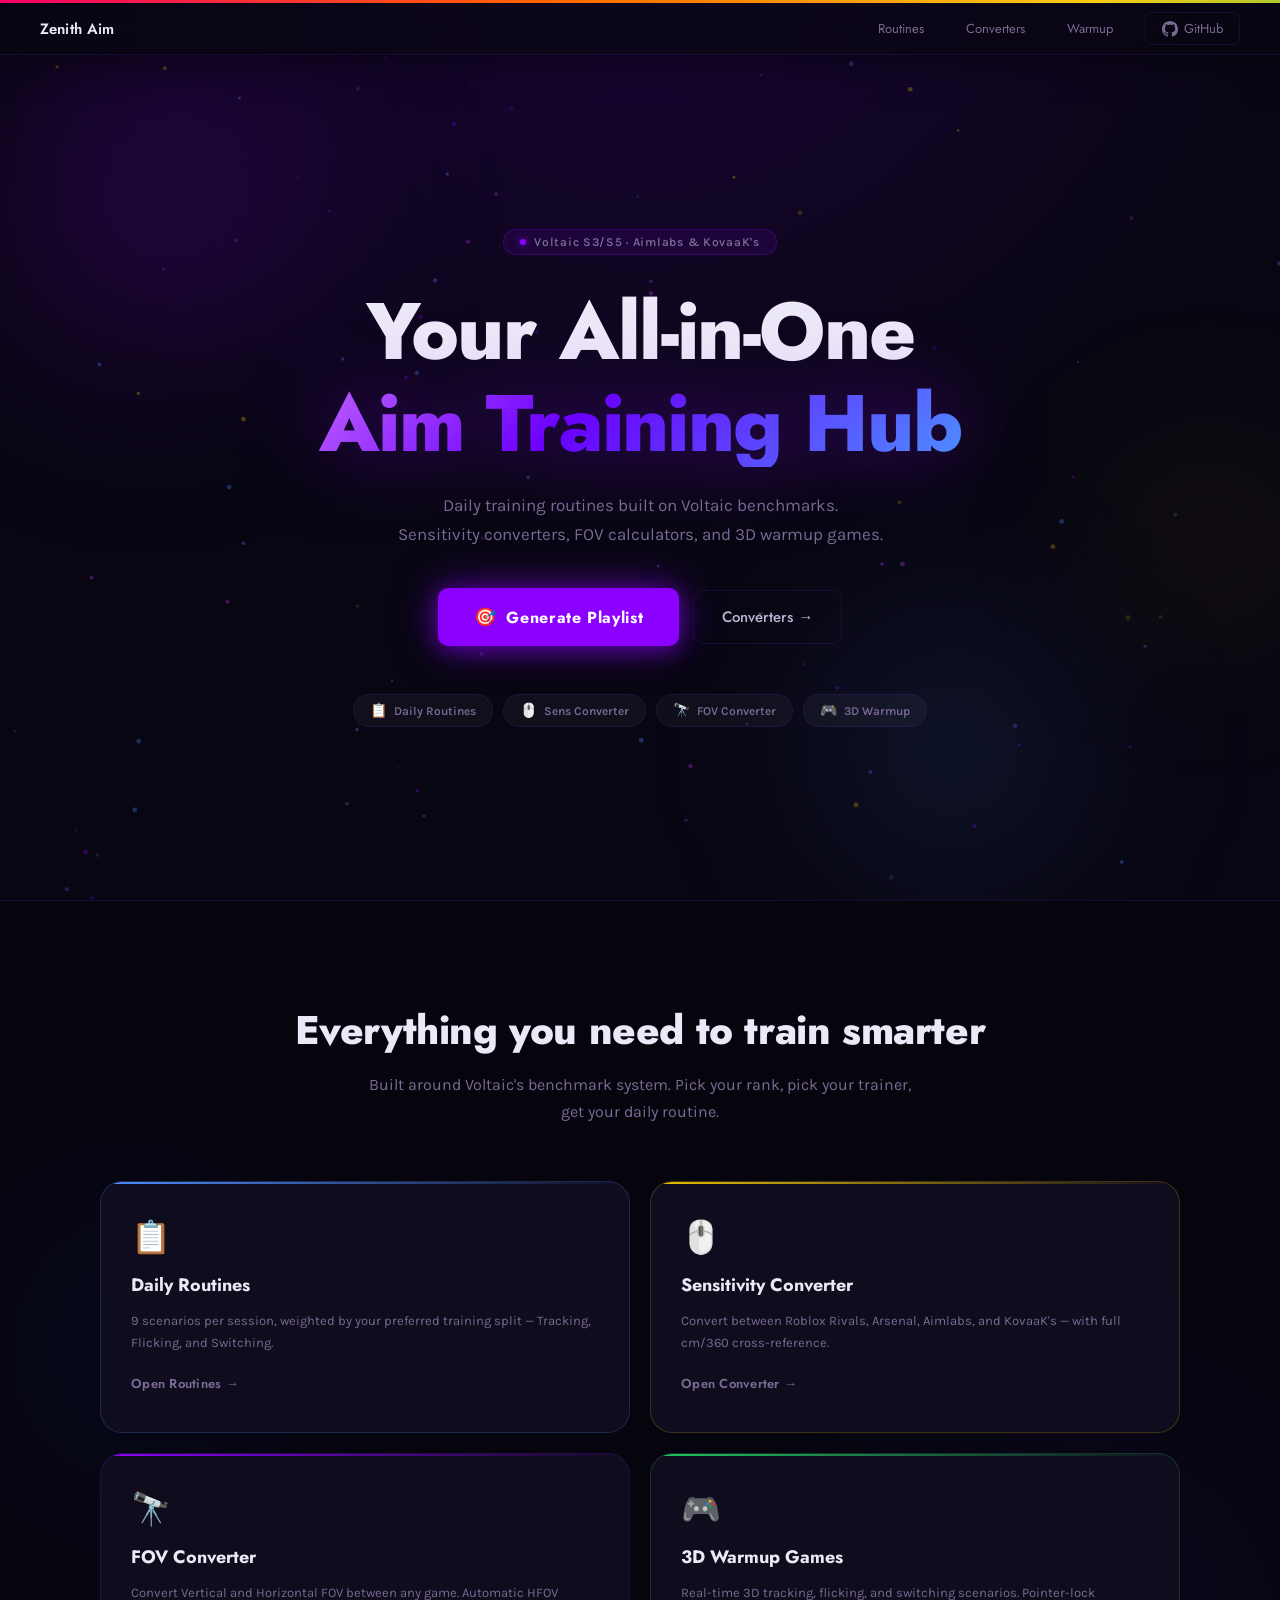
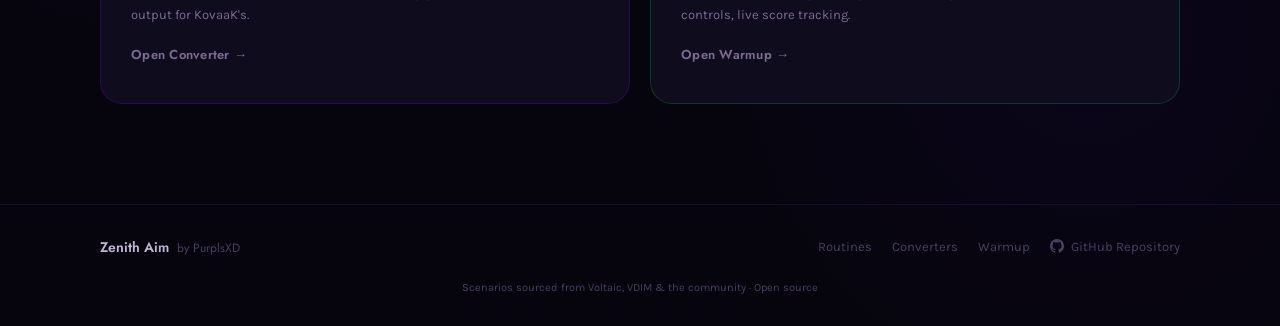
==== commit 001159cb: "Add files via upload" ====
--- a/index.html
+++ b/index.html
@@ -5,8 +5,8 @@
   <meta name="viewport" content="width=device-width, initial-scale=1.0">
   <title>Zenith Aim by PurplsXD</title>
   <meta name="description" content="Daily aim training routines, sensitivity & FOV converters, and 3D warmup games. Powered by Voltaic benchmarks.">
-  <link rel="stylesheet" href="styles.css?v=7">
-  <link rel="stylesheet" href="landing.css?v=7">
+  <link rel="stylesheet" href="styles.css?v=23">
+  <link rel="stylesheet" href="landing.css?v=23">
   <link rel="preconnect" href="https://fonts.googleapis.com">
   <link rel="preconnect" href="https://fonts.gstatic.com" crossorigin>
   <link href="https://fonts.googleapis.com/css2?family=Jost:ital,wght@0,300;0,400;0,500;0,600;0,700;0,800;0,900;1,400&family=Karla:ital,wght@0,400;0,500;0,600;0,700;0,800;1,400;1,500&family=Oswald:wght@400;500;600;700&display=swap" rel="stylesheet">
@@ -154,6 +154,6 @@
     </div>
   </footer>
 
-  <script src="landing.js?v=7"></script>
+  <script src="landing.js?v=23"></script>
 </body>
 </html>
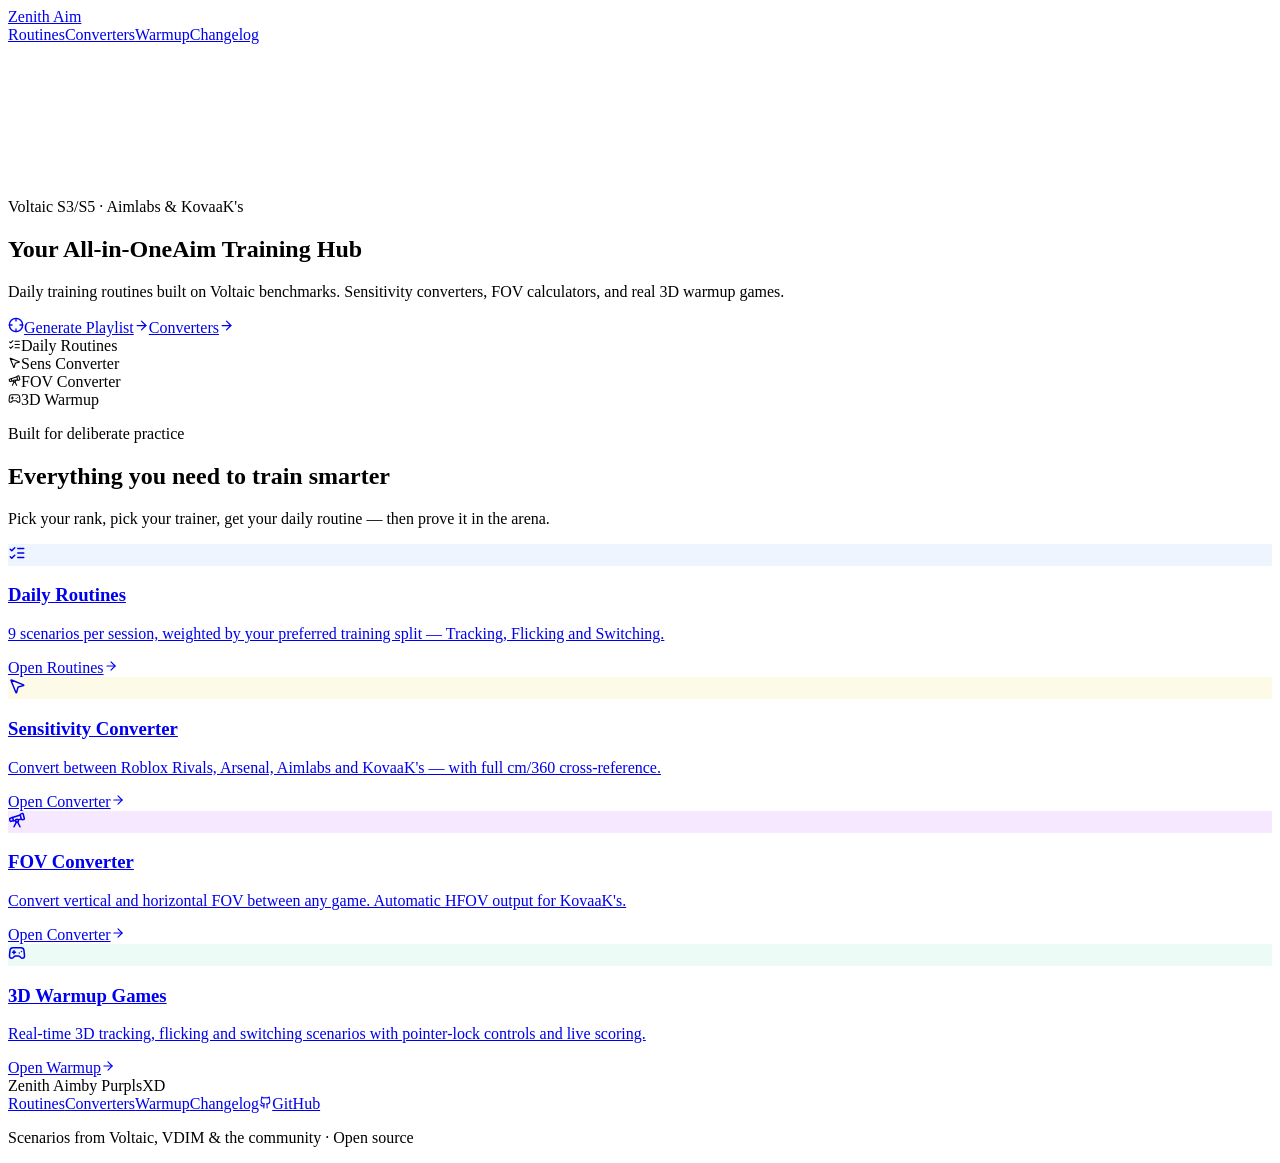
==== commit e8d261dd: "Publish the redesigned static site without Jekyll dotfile. Route data lives under data/ and assets u" ====
--- a/index.html
+++ b/index.html
@@ -1,159 +1 @@
-<!DOCTYPE html>
-<html lang="en">
-<head>
-  <meta charset="UTF-8">
-  <meta name="viewport" content="width=device-width, initial-scale=1.0">
-  <title>Zenith Aim by PurplsXD</title>
-  <meta name="description" content="Daily aim training routines, sensitivity & FOV converters, and 3D warmup games. Powered by Voltaic benchmarks.">
-  <link rel="stylesheet" href="styles.css?v=23">
-  <link rel="stylesheet" href="landing.css?v=23">
-  <link rel="preconnect" href="https://fonts.googleapis.com">
-  <link rel="preconnect" href="https://fonts.gstatic.com" crossorigin>
-  <link href="https://fonts.googleapis.com/css2?family=Jost:ital,wght@0,300;0,400;0,500;0,600;0,700;0,800;0,900;1,400&family=Karla:ital,wght@0,400;0,500;0,600;0,700;0,800;1,400;1,500&family=Oswald:wght@400;500;600;700&display=swap" rel="stylesheet">
-  <link rel="manifest" href="manifest.json">
-</head>
-<body class="landing-body">
-
-  <!-- Animated rainbow bar -->
-  <div class="page-rainbow"></div>
-
-  <!-- NAV -->
-  <nav class="nav land-nav">
-    <div class="nav-brand">
-      <span class="nav-title">Zenith Aim</span>
-      
-    </div>
-    <div class="land-nav-right">
-      <a href="routines/" class="nav-pill">Routines</a>
-      <a href="converters/" class="nav-pill">Converters</a>
-      <a href="warmup/" class="nav-pill">Warmup</a>
-      <a href="https://github.com/atharvw11s/Zenith-Aim" target="_blank" rel="noopener" class="nav-gh">
-        <svg width="16" height="16" viewBox="0 0 16 16" fill="currentColor"><path d="M8 0C3.58 0 0 3.58 0 8c0 3.54 2.29 6.53 5.47 7.59.4.07.55-.17.55-.38 0-.19-.01-.82-.01-1.49-2.01.37-2.53-.49-2.69-.94-.09-.23-.48-.94-.82-1.13-.28-.15-.68-.52-.01-.53.63-.01 1.08.58 1.23.82.72 1.21 1.87.87 2.33.66.07-.52.28-.87.51-1.07-1.78-.2-3.64-.89-3.64-3.95 0-.87.31-1.59.82-2.15-.08-.2-.36-1.02.08-2.12 0 0 .67-.21 2.2.82.64-.18 1.32-.27 2-.27.68 0 1.36.09 2 .27 1.53-1.04 2.2-.82 2.2-.82.44 1.1.16 1.92.08 2.12.51.56.82 1.27.82 2.15 0 3.07-1.87 3.75-3.65 3.95.29.25.54.73.54 1.48 0 1.07-.01 1.93-.01 2.2 0 .21.15.46.55.38A8.013 8.013 0 0016 8c0-4.42-3.58-8-8-8z"/></svg>
-        GitHub
-      </a>
-    </div>
-  </nav>
-
-  <!-- HERO -->
-  <section class="hero">
-    <!-- Background particles canvas -->
-    <canvas class="hero-canvas" id="heroCanvas"></canvas>
-
-    <!-- Floating glow orbs -->
-    <div class="orb orb-1"></div>
-    <div class="orb orb-2"></div>
-    <div class="orb orb-3"></div>
-
-    <div class="hero-content">
-      <!-- Badge -->
-      <div class="hero-badge">
-        <span class="hb-dot"></span>
-        <span>Voltaic S3/S5 · Aimlabs &amp; KovaaK's</span>
-      </div>
-
-      <!-- Title -->
-      <h1 class="hero-title">
-        <span class="ht-line">Your All-in-One</span>
-        <span class="ht-line ht-glow">Aim Training Hub</span>
-      </h1>
-
-      <!-- Subtitle -->
-      <p class="hero-sub">
-        Daily training routines built on Voltaic benchmarks.<br>
-        Sensitivity converters, FOV calculators, and 3D warmup games.
-      </p>
-
-      <!-- CTA buttons -->
-      <div class="hero-ctas">
-        <a href="routines/" class="cta-primary">
-          <span class="cta-icon">🎯</span>
-          Generate Playlist
-        </a>
-        <a href="converters/" class="cta-secondary">Converters →</a>
-      </div>
-
-      <!-- Feature pills -->
-      <div class="hero-pills">
-        <div class="feat-pill">
-          <span class="fp-icon">📋</span>
-          <span>Daily Routines</span>
-        </div>
-        <div class="feat-pill">
-          <span class="fp-icon">🖱️</span>
-          <span>Sens Converter</span>
-        </div>
-        <div class="feat-pill">
-          <span class="fp-icon">🔭</span>
-          <span>FOV Converter</span>
-        </div>
-        <div class="feat-pill">
-          <span class="fp-icon">🎮</span>
-          <span>3D Warmup</span>
-        </div>
-      </div>
-    </div>
-  </section>
-
-  <!-- FEATURES SECTION -->
-  <section class="features">
-    <div class="features-wrap">
-      <h2 class="feat-heading">Everything you need to train smarter</h2>
-      <p class="feat-sub">Built around Voltaic's benchmark system. Pick your rank, pick your trainer, get your daily routine.</p>
-
-      <div class="feat-grid">
-
-        <div class="feat-card fc-blue">
-          <div class="fc-icon">📋</div>
-          <h3 class="fc-title">Daily Routines</h3>
-          <p class="fc-desc">9 scenarios per session, weighted by your preferred training split — Tracking, Flicking, and Switching.</p>
-          <a href="routines/" class="fc-link">Open Routines →</a>
-        </div>
-
-        <div class="feat-card fc-yellow">
-          <div class="fc-icon">🖱️</div>
-          <h3 class="fc-title">Sensitivity Converter</h3>
-          <p class="fc-desc">Convert between Roblox Rivals, Arsenal, Aimlabs, and KovaaK's — with full cm/360 cross-reference.</p>
-          <a href="converters/" class="fc-link">Open Converter →</a>
-        </div>
-
-        <div class="feat-card fc-purple">
-          <div class="fc-icon">🔭</div>
-          <h3 class="fc-title">FOV Converter</h3>
-          <p class="fc-desc">Convert Vertical and Horizontal FOV between any game. Automatic HFOV output for KovaaK's.</p>
-          <a href="converters/" class="fc-link">Open Converter →</a>
-        </div>
-
-        <div class="feat-card fc-green">
-          <div class="fc-icon">🎮</div>
-          <h3 class="fc-title">3D Warmup Games</h3>
-          <p class="fc-desc">Real-time 3D tracking, flicking, and switching scenarios. Pointer-lock controls, live score tracking.</p>
-          <a href="warmup/" class="fc-link">Open Warmup →</a>
-        </div>
-
-      </div>
-    </div>
-  </section>
-
-  <!-- FOOTER -->
-  <footer class="landing-footer">
-    <div class="footer-wrap">
-      <div class="footer-brand">
-        <span class="footer-title">Zenith Aim</span>
-        <span class="footer-by">by PurplsXD</span>
-      </div>
-      <div class="footer-links">
-        <a href="routines/">Routines</a>
-        <a href="converters/">Converters</a>
-        <a href="warmup/">Warmup</a>
-        <a href="https://github.com/atharvw11s/Zenith-Aim" target="_blank" rel="noopener">
-          <svg width="14" height="14" viewBox="0 0 16 16" fill="currentColor" style="vertical-align:-2px;margin-right:4px"><path d="M8 0C3.58 0 0 3.58 0 8c0 3.54 2.29 6.53 5.47 7.59.4.07.55-.17.55-.38 0-.19-.01-.82-.01-1.49-2.01.37-2.53-.49-2.69-.94-.09-.23-.48-.94-.82-1.13-.28-.15-.68-.52-.01-.53.63-.01 1.08.58 1.23.82.72 1.21 1.87.87 2.33.66.07-.52.28-.87.51-1.07-1.78-.2-3.64-.89-3.64-3.95 0-.87.31-1.59.82-2.15-.08-.2-.36-1.02.08-2.12 0 0 .67-.21 2.2.82.64-.18 1.32-.27 2-.27.68 0 1.36.09 2 .27 1.53-1.04 2.2-.82 2.2-.82.44 1.1.16 1.92.08 2.12.51.56.82 1.27.82 2.15 0 3.07-1.87 3.75-3.65 3.95.29.25.54.73.54 1.48 0 1.07-.01 1.93-.01 2.2 0 .21.15.46.55.38A8.013 8.013 0 0016 8c0-4.42-3.58-8-8-8z"/></svg>
-          GitHub Repository
-        </a>
-      </div>
-      <p class="footer-copy">Scenarios sourced from Voltaic, VDIM &amp; the community · Open source</p>
-    </div>
-  </footer>
-
-  <script src="landing.js?v=23"></script>
-</body>
-</html>
+<!DOCTYPE html><!--7Ee_9xzSDKwReE0ukznKP--><html lang="en" class="jost_bc37c9aa-module__LNtR8a__variable karla_71317bc9-module__cuVbCq__variable oswald_7a24dcd5-module__tkU6kq__variable"><head><script>(function(){function map(url){try{var u=new URL(String(url),location.origin);var p=u.pathname,c=false;if(p.indexOf("/_next/")!==-1){p=p.replace("/_next/","/next/");c=true;}if(p.indexOf("/_not-found")!==-1){p=p.replace("/_not-found","/not-found");c=true;}if(p.endsWith(".txt")){var base="/Zenith-Aim";var rest=p.indexOf(base)===0?p.slice(base.length):p;rest=rest.replace(/__next/g,"next");if(rest.indexOf("/data/")!==0)rest="/data"+(rest.charAt(0)==="/"?rest:"/"+rest);p=(p.indexOf(base)===0?base:"")+rest;c=true;}if(!c)return url;u.pathname=p;return u.pathname+u.search+u.hash;}catch(e){return url;}}var of=window.fetch;window.fetch=function(input,init){try{if(typeof input==="string"||input instanceof URL){input=map(String(input));}else if(input&&input.url){var nu=map(input.url);if(nu!==input.url)input=new Request(nu,input);}}catch(e){}return of.call(this,input,init);};})();</script><meta charSet="utf-8"/><meta name="viewport" content="width=device-width, initial-scale=1"/><link rel="preload" href="/Zenith-Aim/next/static/media/6ad1cda2f16975ee-s.p.b58dc1ff.woff2" as="font" crossorigin="" type="font/woff2"/><link rel="preload" href="/Zenith-Aim/next/static/media/81cef6a21128489e-s.p.6cf41120.woff2" as="font" crossorigin="" type="font/woff2"/><link rel="preload" href="/Zenith-Aim/next/static/media/f287e533ed04f2e6-s.p.b13871c7.woff2" as="font" crossorigin="" type="font/woff2"/><link rel="stylesheet" href="/Zenith-Aim/next/static/chunks/3660fdefc79d4258.css" data-precedence="next"/><link rel="stylesheet" href="/Zenith-Aim/next/static/chunks/cbb169423e4eab7c.css" data-precedence="next"/><link rel="preload" as="script" fetchPriority="low" href="/Zenith-Aim/next/static/chunks/aade72b73e1af1bf.js"/><script src="/Zenith-Aim/next/static/chunks/82abf2d65f5428ae.js" async=""></script><script src="/Zenith-Aim/next/static/chunks/ba6883734391dac5.js" async=""></script><script src="/Zenith-Aim/next/static/chunks/771dedee3f5e1621.js" async=""></script><script src="/Zenith-Aim/next/static/chunks/turbopack-bee1cdd4c77bdd1d.js" async=""></script><script src="/Zenith-Aim/next/static/chunks/06ebd639b64f7145.js" async=""></script><script src="/Zenith-Aim/next/static/chunks/ff1a16fafef87110.js" async=""></script><script src="/Zenith-Aim/next/static/chunks/d2be314c3ece3fbe.js" async=""></script><script src="/Zenith-Aim/next/static/chunks/56e1fec419261c67.js" async=""></script><meta name="next-size-adjust" content=""/><meta name="theme-color" content="#070510"/><title>Zenith Aim — Aim Training Hub</title><meta name="description" content="Daily aim training routines, sensitivity converters, FOV calculators and 3D warmup games. Built around Voltaic benchmarks."/><link rel="manifest" href="/Zenith-Aim/manifest.json"/><link rel="icon" href="/Zenith-Aim/icon.svg"/><script src="/Zenith-Aim/next/static/chunks/a6dad97d9634a72d.js" noModule=""></script></head><body class="min-h-screen antialiased"><div hidden=""><!--$--><!--/$--></div><div class="flex min-h-screen flex-col"><header class="sticky top-0 z-50 border-b border-[var(--border)] bg-[rgba(7,5,16,0.82)] backdrop-blur-md"><nav class="flex h-[52px] w-full items-center justify-between px-4 sm:px-6 lg:px-8"><a class="display whitespace-nowrap text-[15px] font-bold tracking-tight" href="/Zenith-Aim/">Zenith Aim</a><div class="flex items-center gap-1.5"><a class="rounded-lg border border-[var(--border)] bg-[rgba(148,110,220,0.05)] px-3.5 py-1.5 text-[13px] font-semibold text-[var(--tx-2)] transition-colors hover:border-[var(--border-hi)] hover:text-[var(--foreground)]" href="/Zenith-Aim/routines/">Routines</a><a class="rounded-lg border border-[var(--border)] bg-[rgba(148,110,220,0.05)] px-3.5 py-1.5 text-[13px] font-semibold text-[var(--tx-2)] transition-colors hover:border-[var(--border-hi)] hover:text-[var(--foreground)]" href="/Zenith-Aim/converters/">Converters</a><a class="rounded-lg border border-[var(--border)] bg-[rgba(148,110,220,0.05)] px-3.5 py-1.5 text-[13px] font-semibold text-[var(--tx-2)] transition-colors hover:border-[var(--border-hi)] hover:text-[var(--foreground)]" href="/Zenith-Aim/warmup/">Warmup</a><a class="rounded-lg border border-[var(--border)] bg-[rgba(148,110,220,0.05)] px-3.5 py-1.5 text-[13px] font-semibold text-[var(--tx-2)] transition-colors hover:border-[var(--border-hi)] hover:text-[var(--foreground)]" href="/Zenith-Aim/changelog/">Changelog</a></div></nav></header><main class="flex-1"><section class="page-glow relative overflow-hidden"><canvas class="absolute inset-0 h-full w-full"></canvas><div class="grid-overlay"></div><div class="pointer-events-none absolute -left-24 top-1/4 h-80 w-80 rounded-full opacity-25 blur-[90px]" style="background:rgba(139,0,255,0.35);animation:float-slow 9s ease-in-out infinite"></div><div class="pointer-events-none absolute -right-20 top-10 h-72 w-72 rounded-full opacity-20 blur-[90px]" style="background:rgba(77,143,255,0.3);animation:float-slow 11s ease-in-out infinite reverse"></div><div class="relative flex w-full flex-col items-center px-4 pb-24 pt-16 text-center sm:px-6 sm:pb-28 sm:pt-20 lg:px-8" style="animation:fade-in-up 0.7s cubic-bezier(0.16,1,0.3,1) both"><div class="mb-7 flex items-center gap-2 rounded-full border border-[var(--border)] bg-[rgba(139,0,255,0.07)] px-4 py-1.5"><span class="relative flex h-2 w-2"><span class="absolute inline-flex h-full w-full animate-ping rounded-full bg-[var(--primary)] opacity-60"></span><span class="relative inline-flex h-2 w-2 rounded-full bg-[var(--primary)]"></span></span><span class="text-[12px] font-semibold tracking-wide text-[var(--tx-2)]">Voltaic S3/S5 · Aimlabs &amp; KovaaK&#x27;s</span></div><h1 class="display text-[44px] font-extrabold leading-[1.04] sm:text-[64px]"><span class="block text-[var(--tx-2)]">Your All-in-One</span><span class="mt-1 block text-[var(--foreground)]">Aim Training<!-- --> <span class="text-[var(--primary-hi)] [text-shadow:0_0_42px_rgba(139,0,255,0.55)]">Hub</span></span></h1><p class="mx-auto mt-6 max-w-[560px] text-[15px] leading-relaxed text-[var(--tx-2)] sm:text-[16px]">Daily training routines built on Voltaic benchmarks. Sensitivity converters, FOV calculators, and real 3D warmup games.</p><div class="mt-9 flex flex-wrap items-center justify-center gap-3"><a class="group inline-flex items-center gap-2 rounded-xl bg-[var(--primary)] px-6 py-3 text-[14px] font-bold text-white shadow-[0_8px_30px_-8px_rgba(139,0,255,0.7)] transition-all hover:-translate-y-0.5 hover:bg-[var(--primary-hi)]" href="/Zenith-Aim/routines/"><svg xmlns="http://www.w3.org/2000/svg" width="16" height="16" viewBox="0 0 24 24" fill="none" stroke="currentColor" stroke-width="2" stroke-linecap="round" stroke-linejoin="round" class="lucide lucide-crosshair" aria-hidden="true"><circle cx="12" cy="12" r="10"></circle><line x1="22" x2="18" y1="12" y2="12"></line><line x1="6" x2="2" y1="12" y2="12"></line><line x1="12" x2="12" y1="6" y2="2"></line><line x1="12" x2="12" y1="22" y2="18"></line></svg>Generate Playlist<svg xmlns="http://www.w3.org/2000/svg" width="15" height="15" viewBox="0 0 24 24" fill="none" stroke="currentColor" stroke-width="2" stroke-linecap="round" stroke-linejoin="round" class="lucide lucide-arrow-right transition-transform group-hover:translate-x-0.5" aria-hidden="true"><path d="M5 12h14"></path><path d="m12 5 7 7-7 7"></path></svg></a><a class="inline-flex items-center gap-2 rounded-xl border border-[var(--border)] bg-[rgba(148,110,220,0.05)] px-6 py-3 text-[14px] font-semibold text-[var(--tx-2)] transition-all hover:-translate-y-0.5 hover:border-[var(--border-hi)] hover:text-[var(--foreground)]" href="/Zenith-Aim/converters/">Converters<svg xmlns="http://www.w3.org/2000/svg" width="15" height="15" viewBox="0 0 24 24" fill="none" stroke="currentColor" stroke-width="2" stroke-linecap="round" stroke-linejoin="round" class="lucide lucide-arrow-right" aria-hidden="true"><path d="M5 12h14"></path><path d="m12 5 7 7-7 7"></path></svg></a></div><div class="mt-12 flex flex-wrap items-center justify-center gap-2.5"><div class="flex items-center gap-2 rounded-full border border-[var(--border)] bg-[var(--surface)]/80 px-4 py-2 text-[12px] font-semibold text-[var(--tx-3)]"><svg xmlns="http://www.w3.org/2000/svg" width="13" height="13" viewBox="0 0 24 24" fill="none" stroke="currentColor" stroke-width="2" stroke-linecap="round" stroke-linejoin="round" class="lucide lucide-list-checks text-[var(--primary-hi)]" aria-hidden="true"><path d="m3 17 2 2 4-4"></path><path d="m3 7 2 2 4-4"></path><path d="M13 6h8"></path><path d="M13 12h8"></path><path d="M13 18h8"></path></svg>Daily Routines</div><div class="flex items-center gap-2 rounded-full border border-[var(--border)] bg-[var(--surface)]/80 px-4 py-2 text-[12px] font-semibold text-[var(--tx-3)]"><svg xmlns="http://www.w3.org/2000/svg" width="13" height="13" viewBox="0 0 24 24" fill="none" stroke="currentColor" stroke-width="2" stroke-linecap="round" stroke-linejoin="round" class="lucide lucide-mouse-pointer2 lucide-mouse-pointer-2 text-[var(--primary-hi)]" aria-hidden="true"><path d="M4.037 4.688a.495.495 0 0 1 .651-.651l16 6.5a.5.5 0 0 1-.063.947l-6.124 1.58a2 2 0 0 0-1.438 1.435l-1.579 6.126a.5.5 0 0 1-.947.063z"></path></svg>Sens Converter</div><div class="flex items-center gap-2 rounded-full border border-[var(--border)] bg-[var(--surface)]/80 px-4 py-2 text-[12px] font-semibold text-[var(--tx-3)]"><svg xmlns="http://www.w3.org/2000/svg" width="13" height="13" viewBox="0 0 24 24" fill="none" stroke="currentColor" stroke-width="2" stroke-linecap="round" stroke-linejoin="round" class="lucide lucide-telescope text-[var(--primary-hi)]" aria-hidden="true"><path d="m10.065 12.493-6.18 1.318a.934.934 0 0 1-1.108-.702l-.537-2.15a1.07 1.07 0 0 1 .691-1.265l13.504-4.44"></path><path d="m13.56 11.747 4.332-.924"></path><path d="m16 21-3.105-6.21"></path><path d="M16.485 5.94a2 2 0 0 1 1.455-2.425l1.09-.272a1 1 0 0 1 1.212.727l1.515 6.06a1 1 0 0 1-.727 1.213l-1.09.272a2 2 0 0 1-2.425-1.455z"></path><path d="m6.158 8.633 1.114 4.456"></path><path d="m8 21 3.105-6.21"></path><circle cx="12" cy="13" r="2"></circle></svg>FOV Converter</div><div class="flex items-center gap-2 rounded-full border border-[var(--border)] bg-[var(--surface)]/80 px-4 py-2 text-[12px] font-semibold text-[var(--tx-3)]"><svg xmlns="http://www.w3.org/2000/svg" width="13" height="13" viewBox="0 0 24 24" fill="none" stroke="currentColor" stroke-width="2" stroke-linecap="round" stroke-linejoin="round" class="lucide lucide-gamepad2 lucide-gamepad-2 text-[var(--primary-hi)]" aria-hidden="true"><line x1="6" x2="10" y1="11" y2="11"></line><line x1="8" x2="8" y1="9" y2="13"></line><line x1="15" x2="15.01" y1="12" y2="12"></line><line x1="18" x2="18.01" y1="10" y2="10"></line><path d="M17.32 5H6.68a4 4 0 0 0-3.978 3.59c-.006.052-.01.101-.017.152C2.604 9.416 2 14.456 2 16a3 3 0 0 0 3 3c1 0 1.5-.5 2-1l1.414-1.414A2 2 0 0 1 9.828 16h4.344a2 2 0 0 1 1.414.586L17 18c.5.5 1 1 2 1a3 3 0 0 0 3-3c0-1.545-.604-6.584-.685-7.258-.007-.05-.011-.1-.017-.151A4 4 0 0 0 17.32 5z"></path></svg>3D Warmup</div></div></div></section><section class="relative w-full px-4 pb-24 sm:px-6 lg:px-8"><div class="mb-12 max-w-[680px]"><p class="kicker mb-3">Built for deliberate practice</p><h2 class="display text-[30px] font-bold sm:text-[38px]">Everything you need to train smarter</h2><p class="mt-3 max-w-[560px] text-[14px] leading-relaxed text-[var(--tx-3)]">Pick your rank, pick your trainer, get your daily routine — then prove it in the arena.</p></div><div class="stagger-children grid gap-4 sm:grid-cols-2 xl:grid-cols-4"><a class="panel panel-hover group relative overflow-hidden p-6" href="/Zenith-Aim/routines/"><div class="mb-4 grid h-10 w-10 place-items-center rounded-xl border" style="color:var(--mode-flicking);background:rgba(77, 143, 255, 0.09);border-color:var(--border)"><svg xmlns="http://www.w3.org/2000/svg" width="18" height="18" viewBox="0 0 24 24" fill="none" stroke="currentColor" stroke-width="2" stroke-linecap="round" stroke-linejoin="round" class="lucide lucide-list-checks" aria-hidden="true"><path d="m3 17 2 2 4-4"></path><path d="m3 7 2 2 4-4"></path><path d="M13 6h8"></path><path d="M13 12h8"></path><path d="M13 18h8"></path></svg></div><h3 class="display text-[17px] font-bold">Daily Routines</h3><p class="mt-2 text-[13.5px] leading-relaxed text-[var(--tx-3)]">9 scenarios per session, weighted by your preferred training split — Tracking, Flicking and Switching.</p><span class="mt-4 inline-flex items-center gap-1.5 text-[13px] font-semibold transition-transform group-hover:translate-x-0.5" style="color:var(--mode-flicking)">Open Routines<svg xmlns="http://www.w3.org/2000/svg" width="14" height="14" viewBox="0 0 24 24" fill="none" stroke="currentColor" stroke-width="2" stroke-linecap="round" stroke-linejoin="round" class="lucide lucide-arrow-right" aria-hidden="true"><path d="M5 12h14"></path><path d="m12 5 7 7-7 7"></path></svg></span></a><a class="panel panel-hover group relative overflow-hidden p-6" href="/Zenith-Aim/converters/"><div class="mb-4 grid h-10 w-10 place-items-center rounded-xl border" style="color:var(--mode-tracking);background:rgba(232, 192, 0, 0.09);border-color:var(--border)"><svg xmlns="http://www.w3.org/2000/svg" width="18" height="18" viewBox="0 0 24 24" fill="none" stroke="currentColor" stroke-width="2" stroke-linecap="round" stroke-linejoin="round" class="lucide lucide-mouse-pointer2 lucide-mouse-pointer-2" aria-hidden="true"><path d="M4.037 4.688a.495.495 0 0 1 .651-.651l16 6.5a.5.5 0 0 1-.063.947l-6.124 1.58a2 2 0 0 0-1.438 1.435l-1.579 6.126a.5.5 0 0 1-.947.063z"></path></svg></div><h3 class="display text-[17px] font-bold">Sensitivity Converter</h3><p class="mt-2 text-[13.5px] leading-relaxed text-[var(--tx-3)]">Convert between Roblox Rivals, Arsenal, Aimlabs and KovaaK&#x27;s — with full cm/360 cross-reference.</p><span class="mt-4 inline-flex items-center gap-1.5 text-[13px] font-semibold transition-transform group-hover:translate-x-0.5" style="color:var(--mode-tracking)">Open Converter<svg xmlns="http://www.w3.org/2000/svg" width="14" height="14" viewBox="0 0 24 24" fill="none" stroke="currentColor" stroke-width="2" stroke-linecap="round" stroke-linejoin="round" class="lucide lucide-arrow-right" aria-hidden="true"><path d="M5 12h14"></path><path d="m12 5 7 7-7 7"></path></svg></span></a><a class="panel panel-hover group relative overflow-hidden p-6" href="/Zenith-Aim/converters/"><div class="mb-4 grid h-10 w-10 place-items-center rounded-xl border" style="color:var(--primary-hi);background:rgba(139, 0, 255, 0.09);border-color:var(--border)"><svg xmlns="http://www.w3.org/2000/svg" width="18" height="18" viewBox="0 0 24 24" fill="none" stroke="currentColor" stroke-width="2" stroke-linecap="round" stroke-linejoin="round" class="lucide lucide-telescope" aria-hidden="true"><path d="m10.065 12.493-6.18 1.318a.934.934 0 0 1-1.108-.702l-.537-2.15a1.07 1.07 0 0 1 .691-1.265l13.504-4.44"></path><path d="m13.56 11.747 4.332-.924"></path><path d="m16 21-3.105-6.21"></path><path d="M16.485 5.94a2 2 0 0 1 1.455-2.425l1.09-.272a1 1 0 0 1 1.212.727l1.515 6.06a1 1 0 0 1-.727 1.213l-1.09.272a2 2 0 0 1-2.425-1.455z"></path><path d="m6.158 8.633 1.114 4.456"></path><path d="m8 21 3.105-6.21"></path><circle cx="12" cy="13" r="2"></circle></svg></div><h3 class="display text-[17px] font-bold">FOV Converter</h3><p class="mt-2 text-[13.5px] leading-relaxed text-[var(--tx-3)]">Convert vertical and horizontal FOV between any game. Automatic HFOV output for KovaaK&#x27;s.</p><span class="mt-4 inline-flex items-center gap-1.5 text-[13px] font-semibold transition-transform group-hover:translate-x-0.5" style="color:var(--primary-hi)">Open Converter<svg xmlns="http://www.w3.org/2000/svg" width="14" height="14" viewBox="0 0 24 24" fill="none" stroke="currentColor" stroke-width="2" stroke-linecap="round" stroke-linejoin="round" class="lucide lucide-arrow-right" aria-hidden="true"><path d="M5 12h14"></path><path d="m12 5 7 7-7 7"></path></svg></span></a><a class="panel panel-hover group relative overflow-hidden p-6" href="/Zenith-Aim/warmup/"><div class="mb-4 grid h-10 w-10 place-items-center rounded-xl border" style="color:var(--ok);background:rgba(52, 211, 153, 0.09);border-color:var(--border)"><svg xmlns="http://www.w3.org/2000/svg" width="18" height="18" viewBox="0 0 24 24" fill="none" stroke="currentColor" stroke-width="2" stroke-linecap="round" stroke-linejoin="round" class="lucide lucide-gamepad2 lucide-gamepad-2" aria-hidden="true"><line x1="6" x2="10" y1="11" y2="11"></line><line x1="8" x2="8" y1="9" y2="13"></line><line x1="15" x2="15.01" y1="12" y2="12"></line><line x1="18" x2="18.01" y1="10" y2="10"></line><path d="M17.32 5H6.68a4 4 0 0 0-3.978 3.59c-.006.052-.01.101-.017.152C2.604 9.416 2 14.456 2 16a3 3 0 0 0 3 3c1 0 1.5-.5 2-1l1.414-1.414A2 2 0 0 1 9.828 16h4.344a2 2 0 0 1 1.414.586L17 18c.5.5 1 1 2 1a3 3 0 0 0 3-3c0-1.545-.604-6.584-.685-7.258-.007-.05-.011-.1-.017-.151A4 4 0 0 0 17.32 5z"></path></svg></div><h3 class="display text-[17px] font-bold">3D Warmup Games</h3><p class="mt-2 text-[13.5px] leading-relaxed text-[var(--tx-3)]">Real-time 3D tracking, flicking and switching scenarios with pointer-lock controls and live scoring.</p><span class="mt-4 inline-flex items-center gap-1.5 text-[13px] font-semibold transition-transform group-hover:translate-x-0.5" style="color:var(--ok)">Open Warmup<svg xmlns="http://www.w3.org/2000/svg" width="14" height="14" viewBox="0 0 24 24" fill="none" stroke="currentColor" stroke-width="2" stroke-linecap="round" stroke-linejoin="round" class="lucide lucide-arrow-right" aria-hidden="true"><path d="M5 12h14"></path><path d="m12 5 7 7-7 7"></path></svg></span></a></div></section></main><footer class="border-t border-[var(--border)] bg-[var(--surface)]"><div class="flex w-full flex-col items-center gap-4 px-4 py-8 sm:flex-row sm:justify-between sm:px-6 lg:px-8"><div class="flex items-baseline gap-2"><span class="display text-[15px] font-bold">Zenith Aim</span><span class="text-[12px] text-[var(--tx-4)]">by PurplsXD</span></div><div class="flex items-center gap-5 text-[13px] font-medium text-[var(--tx-3)]"><a class="transition-colors hover:text-[var(--tx-2)]" href="/Zenith-Aim/routines/">Routines</a><a class="transition-colors hover:text-[var(--tx-2)]" href="/Zenith-Aim/converters/">Converters</a><a class="transition-colors hover:text-[var(--tx-2)]" href="/Zenith-Aim/warmup/">Warmup</a><a class="transition-colors hover:text-[var(--tx-2)]" href="/Zenith-Aim/changelog/">Changelog</a><a href="https://github.com/atharvw11s/Zenith-Aim" target="_blank" rel="noopener" class="inline-flex items-center gap-1.5 transition-colors hover:text-[var(--tx-2)]"><svg xmlns="http://www.w3.org/2000/svg" width="13" height="13" viewBox="0 0 24 24" fill="none" stroke="currentColor" stroke-width="2" stroke-linecap="round" stroke-linejoin="round" class="lucide lucide-github" aria-hidden="true"><path d="M15 22v-4a4.8 4.8 0 0 0-1-3.5c3 0 6-2 6-5.5.08-1.25-.27-2.48-1-3.5.28-1.15.28-2.35 0-3.5 0 0-1 0-3 1.5-2.64-.5-5.36-.5-8 0C6 2 5 2 5 2c-.3 1.15-.3 2.35 0 3.5A5.403 5.403 0 0 0 4 9c0 3.5 3 5.5 6 5.5-.39.49-.68 1.05-.85 1.65-.17.6-.22 1.23-.15 1.85v4"></path><path d="M9 18c-4.51 2-5-2-7-2"></path></svg>GitHub</a></div><p class="text-[11.5px] text-[var(--tx-4)]">Scenarios from Voltaic, VDIM &amp; the community · Open source</p></div></footer></div><!--$--><!--/$--><script src="/Zenith-Aim/next/static/chunks/aade72b73e1af1bf.js" id="_R_" async=""></script><script>(self.__next_f=self.__next_f||[]).push([0])</script><script>self.__next_f.push([1,"1:\"$Sreact.fragment\"\n2:I[90416,[\"/Zenith-Aim/next/static/chunks/06ebd639b64f7145.js\"],\"AuthProvider\"]\n3:I[39756,[\"/Zenith-Aim/next/static/chunks/ff1a16fafef87110.js\",\"/Zenith-Aim/next/static/chunks/d2be314c3ece3fbe.js\"],\"default\"]\n4:I[37457,[\"/Zenith-Aim/next/static/chunks/ff1a16fafef87110.js\",\"/Zenith-Aim/next/static/chunks/d2be314c3ece3fbe.js\"],\"default\"]\n5:I[22016,[\"/Zenith-Aim/next/static/chunks/06ebd639b64f7145.js\",\"/Zenith-Aim/next/static/chunks/56e1fec419261c67.js\"],\"\"]\n6:I[79521,[\"/Zenith-Aim/next/static/chunks/06ebd639b64f7145.js\",\"/Zenith-Aim/next/static/chunks/56e1fec419261c67.js\"],\"LandingHero\"]\n7:I[79521,[\"/Zenith-Aim/next/static/chunks/06ebd639b64f7145.js\",\"/Zenith-Aim/next/static/chunks/56e1fec419261c67.js\"],\"LandingFeatures\"]\n8:I[79521,[\"/Zenith-Aim/next/static/chunks/06ebd639b64f7145.js\",\"/Zenith-Aim/next/static/chunks/56e1fec419261c67.js\"],\"SiteFooter\"]\n9:I[97367,[\"/Zenith-Aim/next/static/chunks/ff1a16fafef87110.js\",\"/Zenith-Aim/next/static/chunks/d2be314c3ece3fbe.js\"],\"OutletBoundary\"]\na:\"$Sreact.suspense\"\nc:I[97367,[\"/Zenith-Aim/next/static/chunks/ff1a16fafef87110.js\",\"/Zenith-Aim/next/static/chunks/d2be314c3ece3fbe.js\"],\"ViewportBoundary\"]\ne:I[97367,[\"/Zenith-Aim/next/static/chunks/ff1a16fafef87110.js\",\"/Zenith-Aim/next/static/chunks/d2be314c3ece3fbe.js\"],\"MetadataBoundary\"]\n11:I[68027,[\"/Zenith-Aim/next/static/chunks/ff1a16fafef87110.js\",\"/Zenith-Aim/next/static/chunks/d2be314c3ece3fbe.js\"],\"default\"]\n:HL[\"/Zenith-Aim/next/static/chunks/3660fdefc79d4258.css\",\"style\"]\n:HL[\"/Zenith-Aim/next/static/chunks/cbb169423e4eab7c.css\",\"style\"]\n:HL[\"/Zenith-Aim/next/static/media/6ad1cda2f16975ee-s.p.b58dc1ff.woff2\",\"font\",{\"crossOrigin\":\"\",\"type\":\"font/woff2\"}]\n:HL[\"/Zenith-Aim/next/static/media/81cef6a21128489e-s.p.6cf41120.woff2\",\"font\",{\"crossOrigin\":\"\",\"type\":\"font/woff2\"}]\n:HL[\"/Zenith-Aim/next/static/media/f287e533ed04f2e6-s.p.b13871c7.woff2\",\"font\",{\"crossOrigin\":\"\",\"type\":\"font/woff2\"}]\n"])</script><script>self.__next_f.push([1,"0:{\"P\":null,\"b\":\"7Ee_9xzSDKwReE0ukznKP\",\"c\":[\"\",\"\"],\"q\":\"\",\"i\":false,\"f\":[[[\"\",{\"children\":[\"__PAGE__\",{}]},\"$undefined\",\"$undefined\",true],[[\"$\",\"$1\",\"c\",{\"children\":[[[\"$\",\"link\",\"0\",{\"rel\":\"stylesheet\",\"href\":\"/Zenith-Aim/next/static/chunks/3660fdefc79d4258.css\",\"precedence\":\"next\",\"crossOrigin\":\"$undefined\",\"nonce\":\"$undefined\"}],[\"$\",\"link\",\"1\",{\"rel\":\"stylesheet\",\"href\":\"/Zenith-Aim/next/static/chunks/cbb169423e4eab7c.css\",\"precedence\":\"next\",\"crossOrigin\":\"$undefined\",\"nonce\":\"$undefined\"}],[\"$\",\"script\",\"script-0\",{\"src\":\"/Zenith-Aim/next/static/chunks/06ebd639b64f7145.js\",\"async\":true,\"nonce\":\"$undefined\"}]],[\"$\",\"html\",null,{\"lang\":\"en\",\"className\":\"jost_bc37c9aa-module__LNtR8a__variable karla_71317bc9-module__cuVbCq__variable oswald_7a24dcd5-module__tkU6kq__variable\",\"children\":[\"$\",\"body\",null,{\"className\":\"min-h-screen antialiased\",\"children\":[\"$\",\"$L2\",null,{\"children\":[\"$\",\"$L3\",null,{\"parallelRouterKey\":\"children\",\"error\":\"$undefined\",\"errorStyles\":\"$undefined\",\"errorScripts\":\"$undefined\",\"template\":[\"$\",\"$L4\",null,{}],\"templateStyles\":\"$undefined\",\"templateScripts\":\"$undefined\",\"notFound\":[[[\"$\",\"title\",null,{\"children\":\"404: This page could not be found.\"}],[\"$\",\"div\",null,{\"style\":{\"fontFamily\":\"system-ui,\\\"Segoe UI\\\",Roboto,Helvetica,Arial,sans-serif,\\\"Apple Color Emoji\\\",\\\"Segoe UI Emoji\\\"\",\"height\":\"100vh\",\"textAlign\":\"center\",\"display\":\"flex\",\"flexDirection\":\"column\",\"alignItems\":\"center\",\"justifyContent\":\"center\"},\"children\":[\"$\",\"div\",null,{\"children\":[[\"$\",\"style\",null,{\"dangerouslySetInnerHTML\":{\"__html\":\"body{color:#000;background:#fff;margin:0}.next-error-h1{border-right:1px solid rgba(0,0,0,.3)}@media (prefers-color-scheme:dark){body{color:#fff;background:#000}.next-error-h1{border-right:1px solid rgba(255,255,255,.3)}}\"}}],[\"$\",\"h1\",null,{\"className\":\"next-error-h1\",\"style\":{\"display\":\"inline-block\",\"margin\":\"0 20px 0 0\",\"padding\":\"0 23px 0 0\",\"fontSize\":24,\"fontWeight\":500,\"verticalAlign\":\"top\",\"lineHeight\":\"49px\"},\"children\":404}],[\"$\",\"div\",null,{\"style\":{\"display\":\"inline-block\"},\"children\":[\"$\",\"h2\",null,{\"style\":{\"fontSize\":14,\"fontWeight\":400,\"lineHeight\":\"49px\",\"margin\":0},\"children\":\"This page could not be found.\"}]}]]}]}]],[]],\"forbidden\":\"$undefined\",\"unauthorized\":\"$undefined\"}]}]}]}]]}],{\"children\":[[\"$\",\"$1\",\"c\",{\"children\":[[\"$\",\"div\",null,{\"className\":\"flex min-h-screen flex-col\",\"children\":[[\"$\",\"header\",null,{\"className\":\"sticky top-0 z-50 border-b border-[var(--border)] bg-[rgba(7,5,16,0.82)] backdrop-blur-md\",\"children\":[\"$\",\"nav\",null,{\"className\":\"flex h-[52px] w-full items-center justify-between px-4 sm:px-6 lg:px-8\",\"children\":[[\"$\",\"$L5\",null,{\"href\":\"/\",\"className\":\"display whitespace-nowrap text-[15px] font-bold tracking-tight\",\"children\":\"Zenith Aim\"}],[\"$\",\"div\",null,{\"className\":\"flex items-center gap-1.5\",\"children\":[[\"$\",\"$L5\",null,{\"href\":\"/routines\",\"className\":\"rounded-lg border border-[var(--border)] bg-[rgba(148,110,220,0.05)] px-3.5 py-1.5 text-[13px] font-semibold text-[var(--tx-2)] transition-colors hover:border-[var(--border-hi)] hover:text-[var(--foreground)]\",\"children\":\"Routines\"}],[\"$\",\"$L5\",null,{\"href\":\"/converters\",\"className\":\"rounded-lg border border-[var(--border)] bg-[rgba(148,110,220,0.05)] px-3.5 py-1.5 text-[13px] font-semibold text-[var(--tx-2)] transition-colors hover:border-[var(--border-hi)] hover:text-[var(--foreground)]\",\"children\":\"Converters\"}],[\"$\",\"$L5\",null,{\"href\":\"/warmup\",\"className\":\"rounded-lg border border-[var(--border)] bg-[rgba(148,110,220,0.05)] px-3.5 py-1.5 text-[13px] font-semibold text-[var(--tx-2)] transition-colors hover:border-[var(--border-hi)] hover:text-[var(--foreground)]\",\"children\":\"Warmup\"}],[\"$\",\"$L5\",null,{\"href\":\"/changelog\",\"className\":\"rounded-lg border border-[var(--border)] bg-[rgba(148,110,220,0.05)] px-3.5 py-1.5 text-[13px] font-semibold text-[var(--tx-2)] transition-colors hover:border-[var(--border-hi)] hover:text-[var(--foreground)]\",\"children\":\"Changelog\"}]]}]]}]}],[\"$\",\"main\",null,{\"className\":\"flex-1\",\"children\":[[\"$\",\"$L6\",null,{}],[\"$\",\"$L7\",null,{}]]}],[\"$\",\"$L8\",null,{}]]}],[[\"$\",\"script\",\"script-0\",{\"src\":\"/Zenith-Aim/next/static/chunks/56e1fec419261c67.js\",\"async\":true,\"nonce\":\"$undefined\"}]],[\"$\",\"$L9\",null,{\"children\":[\"$\",\"$a\",null,{\"name\":\"Next.MetadataOutlet\",\"children\":\"$@b\"}]}]]}],{},null,false,false]},null,false,false],[\"$\",\"$1\",\"h\",{\"children\":[null,[\"$\",\"$Lc\",null,{\"children\":\"$Ld\"}],[\"$\",\"div\",null,{\"hidden\":true,\"children\":[\"$\",\"$Le\",null,{\"children\":\"$Lf\"}]}],\"$L10\"]}],false]],\"m\":\"$undefined\",\"G\":[\"$11\",[]],\"S\":true}\n"])</script><script>self.__next_f.push([1,"f:[\"$\",\"$a\",null,{\"name\":\"Next.Metadata\",\"children\":\"$L12\"}]\n10:[\"$\",\"meta\",null,{\"name\":\"next-size-adjust\",\"content\":\"\"}]\n"])</script><script>self.__next_f.push([1,"d:[[\"$\",\"meta\",\"0\",{\"charSet\":\"utf-8\"}],[\"$\",\"meta\",\"1\",{\"name\":\"viewport\",\"content\":\"width=device-width, initial-scale=1\"}],[\"$\",\"meta\",\"2\",{\"name\":\"theme-color\",\"content\":\"#070510\"}]]\n"])</script><script>self.__next_f.push([1,"13:I[27201,[\"/Zenith-Aim/next/static/chunks/ff1a16fafef87110.js\",\"/Zenith-Aim/next/static/chunks/d2be314c3ece3fbe.js\"],\"IconMark\"]\nb:null\n12:[[\"$\",\"title\",\"0\",{\"children\":\"Zenith Aim — Aim Training Hub\"}],[\"$\",\"meta\",\"1\",{\"name\":\"description\",\"content\":\"Daily aim training routines, sensitivity converters, FOV calculators and 3D warmup games. Built around Voltaic benchmarks.\"}],[\"$\",\"link\",\"2\",{\"rel\":\"manifest\",\"href\":\"/Zenith-Aim/manifest.json\",\"crossOrigin\":\"$undefined\"}],[\"$\",\"link\",\"3\",{\"rel\":\"icon\",\"href\":\"/Zenith-Aim/icon.svg\"}],[\"$\",\"$L13\",\"4\",{}]]\n"])</script></body></html>
